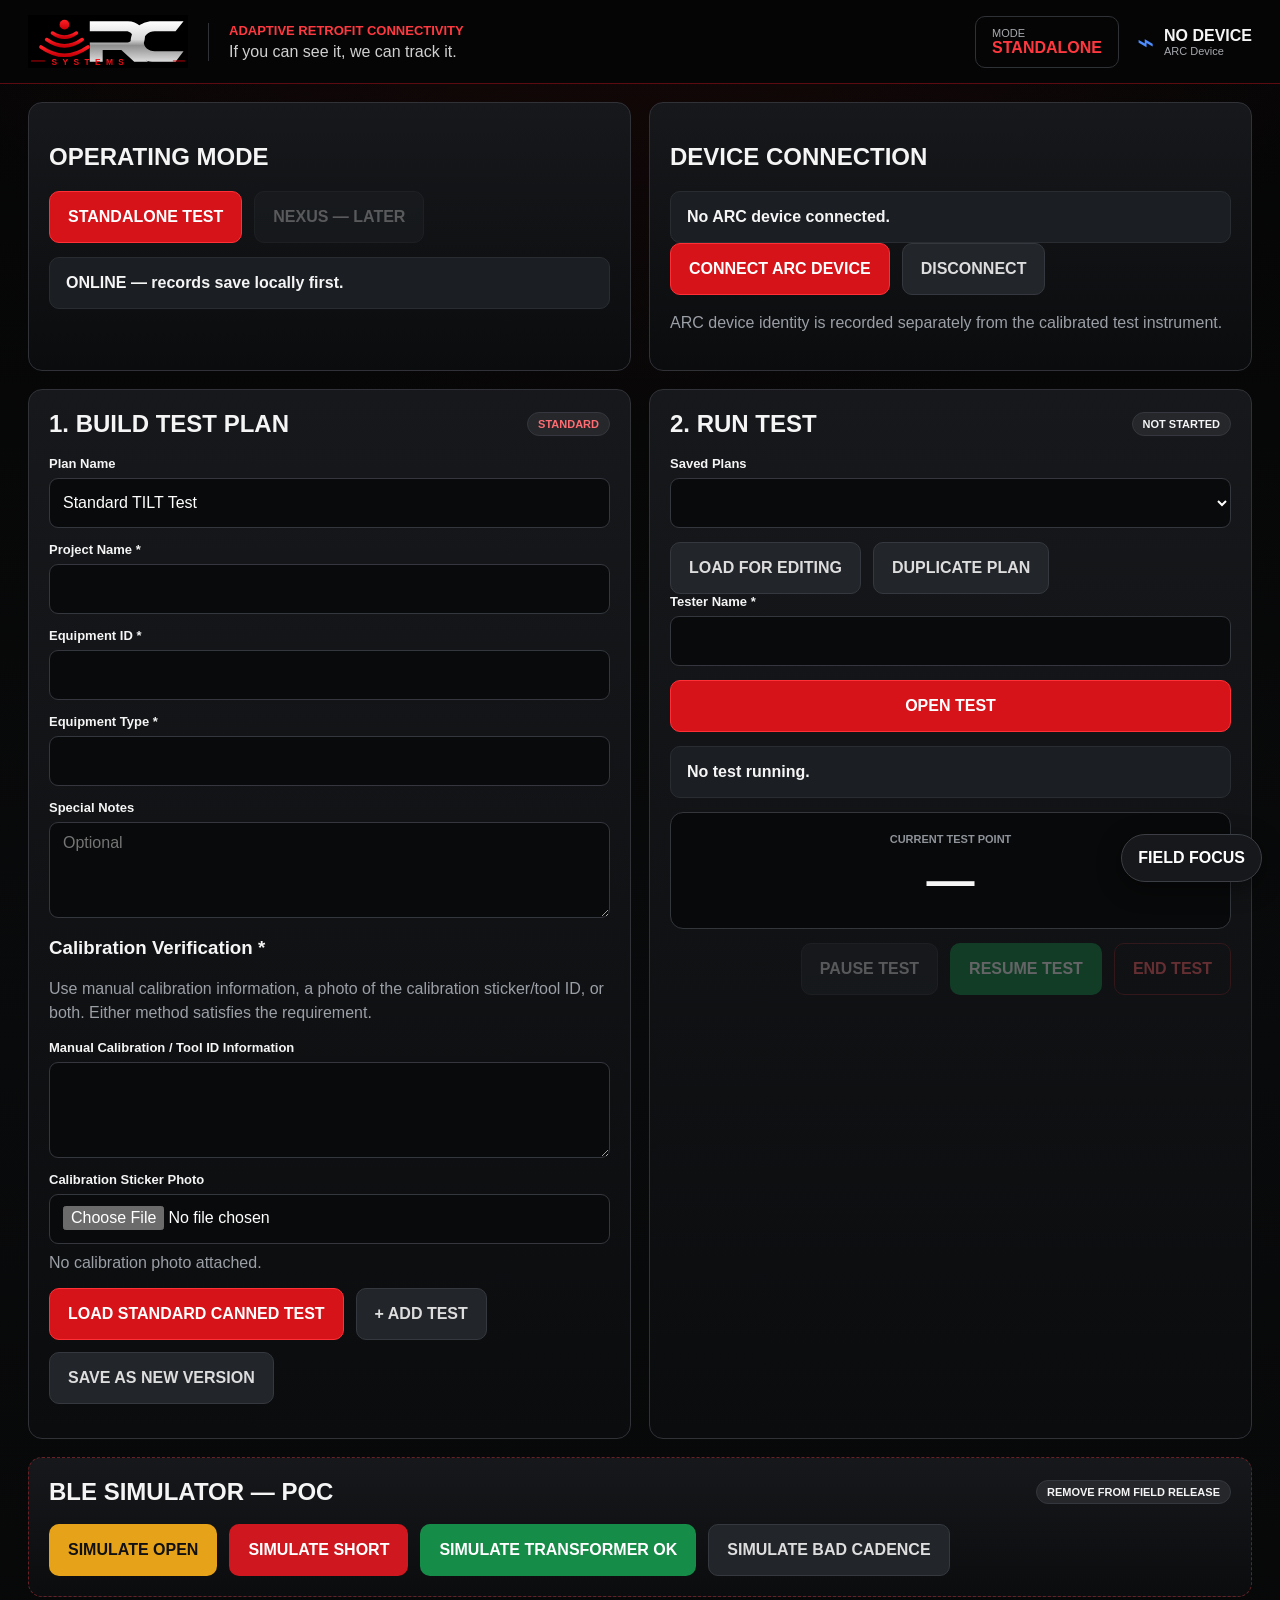
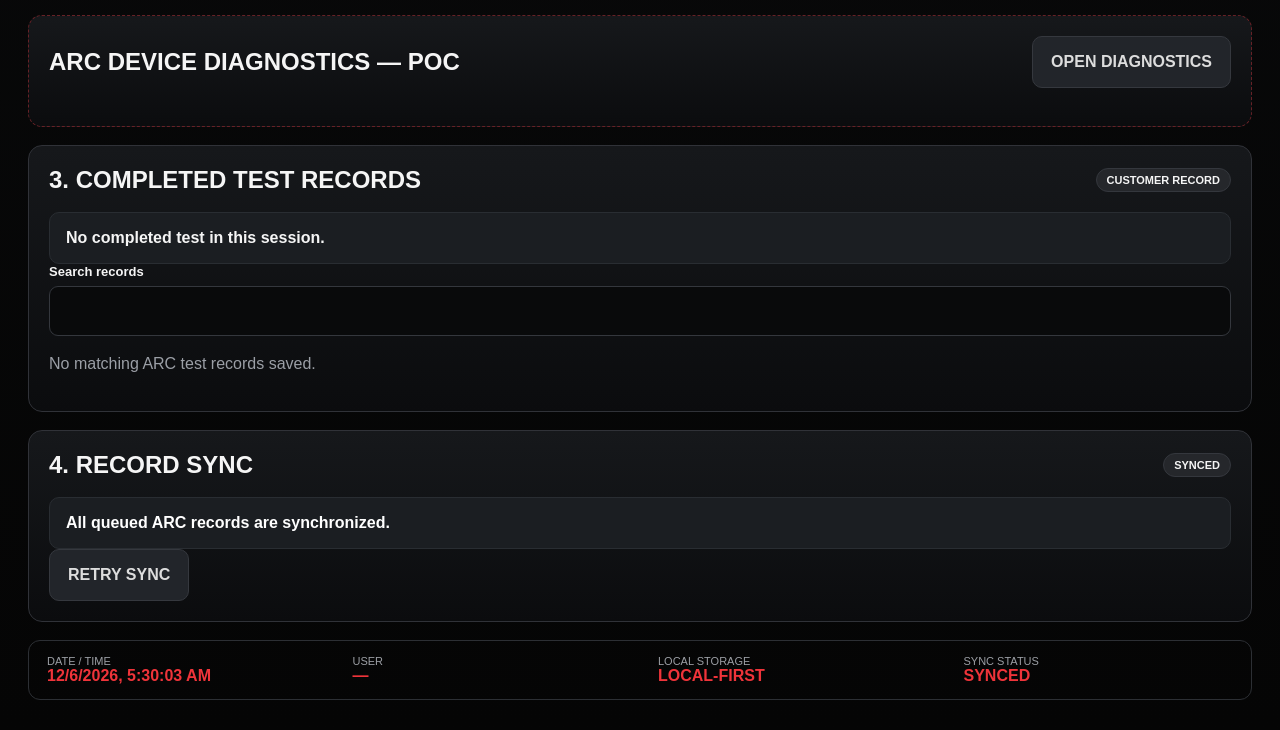
==== index.html @ 0b3ca879 "Wire ARC qualification v22 field build" ====
<!doctype html><html lang="en"><head><meta charset="utf-8"><meta name="viewport" content="width=device-width,initial-scale=1,viewport-fit=cover,maximum-scale=1"><meta name="theme-color" content="#050505"><meta name="apple-mobile-web-app-capable" content="yes"><meta name="apple-mobile-web-app-status-bar-style" content="black-translucent"><meta name="apple-mobile-web-app-title" content="ARC"><meta name="mobile-web-app-capable" content="yes"><meta name="format-detection" content="telephone=no"><title>ARC Systems TILT POC</title><link rel="manifest" href="manifest.webmanifest?v=21"><link rel="stylesheet" href="css/tilt.css?v=20"><link rel="stylesheet" href="css/field.css?v=21"></head><body><header class="topbar"><div class="brand-block"><img class="arc-logo" src="assets/arc-header.svg?v=13" alt="ARC Systems"><div class="brand-copy"><div class="eyebrow">ADAPTIVE RETROFIT CONNECTIVITY</div><div class="tagline">If you can see it, we can track it.</div></div></div><div class="topbar-status"><div class="mode-box"><span>MODE</span><strong>STANDALONE</strong></div><div class="device-summary"><span class="bt-mark">⌁</span><div><strong id="bleDeviceName">NO DEVICE</strong><small>ARC Device</small></div></div></div></header><main class="app"><section id="fieldAlert" class="field-alert" hidden></section><section id="recoveryPanel" class="card dev" hidden><div class="section-title-row"><h2 id="recoveryTitle">INTERRUPTED TEST FOUND</h2><span class="pill accent">RECOVERY</span></div><div id="recoveryDetails" class="status warn"></div><div class="row"><button id="resumeInterrupted" class="good">RESUME TEST</button></div><div class="field"><label>Or end this interrupted test with a reason</label><textarea id="abandonReason"></textarea></div><button id="abandonInterrupted" class="bad">END & SAVE INTERRUPTED TEST</button></section><div class="grid two overview-grid"><section class="card"><h2>OPERATING MODE</h2><div class="row"><button id="modeStandalone" class="primary">STANDALONE TEST</button><button id="modeNexus" class="secondary" disabled>NEXUS — LATER</button></div><div id="networkStatus" class="status info"></div></section><section class="card"><h2>DEVICE CONNECTION</h2><div id="bleStatus" class="status">No ARC device connected.</div><div class="row"><button id="connectBle" class="primary">CONNECT ARC DEVICE</button><button id="disconnectBle" class="secondary">DISCONNECT</button></div><p id="bleSupportNote" class="muted">ARC device identity is recorded separately from the calibrated test instrument.</p></section></div><div class="grid two main-grid"><section class="card"><div class="section-title-row"><h2>1. BUILD TEST PLAN</h2><span id="planType" class="pill accent">STANDARD</span></div><div class="field"><label>Plan Name</label><input id="planName" value="Standard TILT Test"></div><div class="field"><label>Project Name *</label><input id="projectName"></div><div class="field"><label>Equipment ID *</label><input id="equipmentName"></div><div class="field"><label>Equipment Type *</label><input id="equipmentType"></div><div class="field"><label>Special Notes</label><textarea id="specialNotes" placeholder="Optional"></textarea></div><h3>Calibration Verification *</h3><p class="muted">Use manual calibration information, a photo of the calibration sticker/tool ID, or both. Either method satisfies the requirement.</p><div class="field"><label>Manual Calibration / Tool ID Information</label><textarea id="calManual"></textarea></div><div class="field"><label>Calibration Sticker Photo</label><input id="calPhoto" type="file" accept="image/*" capture="environment"><span id="calPhotoStatus" class="muted">No calibration photo attached.</span></div><div class="row"><button id="loadStandard" class="primary">LOAD STANDARD CANNED TEST</button><button id="addTest" class="secondary">+ ADD TEST</button><button id="savePlan" class="secondary">SAVE AS NEW VERSION</button></div><div id="planTests" class="test-list"></div></section><section class="card run-card"><div class="section-title-row"><h2>2. RUN TEST</h2><span id="runCounter" class="pill">NOT STARTED</span></div><div class="field"><label>Saved Plans</label><select id="savedPlans"></select></div><div class="row"><button id="loadSavedPlan" class="secondary">LOAD FOR EDITING</button><button id="duplicatePlan" class="secondary">DUPLICATE PLAN</button></div><div class="field"><label>Tester Name *</label><input id="technicianName"></div><button id="startTest" class="primary wide">OPEN TEST</button><div id="runStatus" class="status">No test running.</div><div class="current-reading-shell"><div class="reading-label">CURRENT TEST POINT</div><div id="currentTest" class="result-big">—</div></div><div id="candidatePanel" hidden><div id="candidateResult" class="status candidate-status"></div><div class="decision-row"><button id="acceptResult" class="good decision-button">ACCEPT</button><button id="rejectResult" class="bad decision-button">REJECT / RETEST</button></div></div><div class="row end-row"><button id="pauseTest" class="secondary" disabled>PAUSE TEST</button><button id="resumeTest" class="good" disabled>RESUME TEST</button><button id="endTest" class="end-test" disabled>END TEST</button></div><div id="endTestPanel" class="end-panel" hidden><div class="field"><label>Reason for ending test</label><textarea id="endTestReason"></textarea></div><div class="row"><button id="confirmEndTest" class="bad">END & SAVE TEST</button><button id="cancelEndTest" class="secondary">RETURN TO TEST</button></div></div><div id="runList" class="test-list"></div></section></div><section class="card dev"><div class="section-title-row"><h2>BLE SIMULATOR — POC</h2><span class="pill">REMOVE FROM FIELD RELEASE</span></div><div class="row"><button id="simOpen" class="warn">SIMULATE OPEN</button><button id="simShort" class="bad">SIMULATE SHORT</button><button id="simOk" class="good">SIMULATE TRANSFORMER OK</button><button id="simBad" class="secondary">SIMULATE BAD CADENCE</button></div></section><section id="diagnosticsPanel" class="card dev"><div class="section-title-row"><h2>ARC DEVICE DIAGNOSTICS — POC</h2><button id="toggleDiagnostics" class="secondary">OPEN DIAGNOSTICS</button></div><div id="diagnosticsBody" hidden><div class="report-meta diag-meta"><div><span>Connection</span><strong id="diagConnection">—</strong></div><div><span>Device ID</span><strong id="diagDeviceId">—</strong></div><div><span>Firmware</span><strong id="diagFirmware">—</strong></div><div><span>Battery</span><strong id="diagBattery">—</strong></div><div><span>Last Communication</span><strong id="diagLastComms">—</strong></div><div><span>Signal Confidence</span><strong id="diagSignal">—</strong></div><div><span>Diagnostic Count</span><strong id="diagCounts">—</strong></div></div><div class="row"><button id="exportDiagnostics" class="primary">EXPORT DIAGNOSTICS</button><button id="clearDiagnostics" class="secondary">CLEAR DIAGNOSTICS</button></div><div id="diagEvents" class="diag-events"></div></div></section><section class="card records-card"><div class="section-title-row"><h2>3. COMPLETED TEST RECORDS</h2><span class="pill">CUSTOMER RECORD</span></div><div id="completedStatus" class="status">No completed test in this session.</div><div class="field"><label>Search records</label><input id="recordSearch"></div><div id="completedTests"></div><div id="recordDetail" class="end-panel" hidden></div></section><footer class="system-footer"><div><span>DATE / TIME</span><strong id="footerTime">—</strong></div><div><span>USER</span><strong id="footerUser">—</strong></div><div><span>LOCAL STORAGE</span><strong>LOCAL-FIRST</strong></div><div><span>SYNC STATUS</span><strong id="footerSync">—</strong></div></footer></main><button id="fieldFocusToggle" class="field-focus-toggle">FIELD FOCUS</button><script src="js/tilt_protocol.js"></script><script src="js/tilt_templates.js"></script><script src="js/tilt_store.js"></script><script src="js/tilt_db.js"></script><script src="js/tilt_sync.js?v=22"></script><script src="js/tilt_engine.js?v=22"></script><script src="js/arc_device_diagnostics.js?v=20"></script><script src="js/tilt_simulator.js?v=20"></script><script src="js/tilt_ble_bridge.js?v=21"></script><script src="js/tilt_record_adapter.js?v=19"></script><script src="js/app.js?v=22"></script><script src="js/arc_poc_ui.js?v=18"></script><script src="js/arc_sync_ui.js?v=19"></script><script src="js/arc_recovery.js?v=16"></script><script src="js/arc_qualification.js?v=22"></script><script src="js/arc_diagnostics_ui.js?v=22"></script><script src="js/arc_field_mode.js?v=22"></script><script>if('serviceWorker'in navigator)addEventListener('load',()=>navigator.serviceWorker.register('./service-worker.js'));const ns=document.getElementById('networkStatus'),ft=document.getElementById('footerTime'),tn=document.getElementById('technicianName'),fu=document.getElementById('footerUser');function net(){ns.textContent=navigator.onLine?'ONLINE — records save locally first.':'OFFLINE — testing remains available and records stay local.'}function tick(){ft.textContent=new Date().toLocaleString()}tn.addEventListener('input',()=>fu.textContent=tn.value||'—');addEventListener('online',net);addEventListener('offline',net);net();tick();setInterval(tick,1000)</script></body></html>
---- css/tilt.css ----
:root{color-scheme:dark;--bg:#050505;--panel:#101214;--text:#f5f5f5;--muted:#9b9fa6;--accent:#ed161d;--good:#168c49;--bad:#ce171f;--warn:#e6a31a}*{box-sizing:border-box}html,body{margin:0;min-height:100%;background:#050505;color:var(--text);font-family:Arial,Helvetica,sans-serif}body{background:radial-gradient(circle at 50% -20%,rgba(237,22,29,.12),transparent 32%),linear-gradient(180deg,#050505,#090a0b 45%,#050505)}button,input,select,textarea{font:inherit}button{min-height:52px;border-radius:10px;border:1px solid transparent;padding:12px 18px;font-weight:800;cursor:pointer}button:disabled{opacity:.35}.topbar{position:sticky;top:0;z-index:20;display:flex;justify-content:space-between;align-items:center;gap:24px;min-height:84px;padding:9px 28px;background:#050505;border-bottom:1px solid #5c0c10}.brand-block{display:flex;align-items:center;gap:20px;flex:1}.arc-logo{width:160px;height:54px;object-fit:contain}.brand-copy{border-left:1px solid #303238;padding-left:20px}.eyebrow{color:#ff3940;font-size:13px;font-weight:900}.tagline{margin-top:5px;color:#d0d0d0}.topbar-status{display:flex;align-items:center;gap:18px}.mode-box{padding:10px 16px;border:1px solid #2e3136;border-radius:10px}.mode-box span,.device-summary small{display:block;color:#a6a9ae;font-size:11px}.mode-box strong{color:#ff383f}.device-summary{display:flex;gap:10px;align-items:center}.bt-mark{font-size:29px;color:#4d8dff}.app{max-width:1420px;margin:auto;padding:18px 28px 30px}.grid{display:grid;gap:18px}.grid.two{grid-template-columns:1fr 1fr}.overview-grid,.main-grid{margin-bottom:18px}.card{background:linear-gradient(180deg,#16181b,#0b0c0e);border:1px solid #303238;border-radius:14px;padding:20px}.section-title-row{display:flex;justify-content:space-between;align-items:center;margin-bottom:18px}.section-title-row h2{margin:0}.row{display:flex;gap:12px;flex-wrap:wrap;align-items:center}.primary{background:#d7131a;color:#fff;border-color:#ff3137}.secondary{background:#22252a;color:#ddd;border-color:#35383e}.good{background:#168c49;color:#fff}.bad{background:#ce171f;color:#fff}.warn{background:#e6a31a;color:#111}.end-test{background:transparent;color:#ff666c;border-color:#712329}.pill{display:inline-block;padding:5px 10px;border-radius:999px;background:#25272b;border:1px solid #34373d;font-size:11px;font-weight:900}.pill.accent{color:#ff6c71}.muted{color:var(--muted);line-height:1.45}.status{margin-top:14px;padding:16px;border-radius:10px;background:#1b1e22;border:1px solid #292d32;font-weight:700}.field{display:grid;gap:7px;margin-bottom:14px}.field label{font-size:13px;font-weight:800}.field input,.field textarea,select{width:100%;min-height:50px;border:1px solid #34373d;border-radius:9px;padding:11px 13px;background:#090a0b;color:#fff}.field textarea{min-height:96px}.wide{width:100%}.current-reading-shell{margin:14px 0;padding:20px;text-align:center;background:#08090a;border:1px solid #33363b;border-radius:13px}.reading-label{color:#8f939a;font-size:11px;font-weight:900}.result-big{font-size:48px;font-weight:900;margin-top:8px}.decision-row{display:grid;grid-template-columns:1fr 1fr;gap:12px}.decision-button{min-height:78px;font-size:20px}.end-row{justify-content:flex-end;margin-top:12px}.end-panel{margin-top:12px;padding:15px;border:1px solid #672126;background:#0d0d0e;border-radius:12px}.test-list{display:grid;gap:8px;margin-top:14px}.test-row{display:grid;grid-template-columns:42px 1fr auto;gap:10px;align-items:center;padding:11px;border:1px solid #2d3035;border-radius:9px;background:#0b0c0d}.test-row.done{border-color:#245d3a}.dev{margin-bottom:18px;border-style:dashed;border-color:#672126}.records-card{margin-bottom:18px}.record{border-top:1px solid #2b2e33;padding:12px 0}.system-footer{display:grid;grid-template-columns:repeat(4,1fr);border:1px solid #2c2f34;border-radius:12px}.system-footer>div{padding:14px 18px}.system-footer span,.system-footer strong{display:block}.system-footer span{font-size:11px;color:#9c9fa5}.system-footer strong{color:#ef343a}.report-actions{display:flex;gap:10px;flex-wrap:wrap;margin-bottom:16px}.arc-report{background:#fff;color:#161616;border-radius:8px;padding:28px;max-width:1000px;margin:0 auto}.report-head{display:grid;grid-template-columns:190px 1fr auto;gap:24px;align-items:center;padding-bottom:18px;border-bottom:4px solid #d7131a}.report-head img{width:180px;max-height:70px;object-fit:contain}.report-head h1{margin:0;font-size:27px}.report-head p{margin:5px 0 0;color:#666}.report-status{padding:10px 14px;border:2px solid #222;border-radius:6px;font-size:17px}.report-meta{display:grid;grid-template-columns:1fr 1fr;gap:0;border:1px solid #bbb;margin:22px 0}.report-meta>div{padding:10px 12px;border-bottom:1px solid #ddd}.report-meta span,.report-meta strong{display:block}.report-meta span{font-size:10px;text-transform:uppercase;color:#666;font-weight:700}.report-meta strong{margin-top:4px;white-space:pre-wrap}.arc-report section{margin:20px 0}.arc-report h3{margin:0 0 8px;border-bottom:1px solid #aaa;padding-bottom:6px}.arc-report table{width:100%;border-collapse:collapse;font-size:13px}.arc-report th,.arc-report td{border:1px solid #aaa;padding:8px;text-align:left}.arc-report th{background:#eee}.report-ended{border:2px solid #333;padding:12px}.report-photo img{display:block;max-width:100%;max-height:480px;margin:10px auto;border:1px solid #aaa}.report-foot{margin-top:28px;padding-top:12px;border-top:2px solid #222;text-align:center;color:#555;font-size:11px}.print-page{background:#fff;color:#111}.print-page .arc-report{max-width:none;border-radius:0}.print-report{padding:0}.diag-meta{background:#fff;color:#111}.diag-events{display:grid;gap:7px;margin-top:14px;max-height:520px;overflow:auto}.diag-event{display:grid;grid-template-columns:140px 180px 1fr;gap:10px;padding:10px;border:1px solid #2d3035;border-radius:8px;background:#08090a}.diag-event strong{color:#ff4b51}.diag-event span{color:#9b9fa6;font-size:12px}.diag-event code{white-space:pre-wrap;overflow-wrap:anywhere;color:#d5d7da;font-size:11px}@media(max-width:980px){.grid.two{grid-template-columns:1fr}.brand-copy{display:none}.system-footer{grid-template-columns:1fr 1fr}.report-head{grid-template-columns:150px 1fr}.report-head img{width:140px}.report-status{grid-column:1/-1;justify-self:start}.diag-event{grid-template-columns:1fr}.diag-event span{grid-row:2}}@media(max-width:700px){.topbar{padding:8px 14px}.app{padding:14px}.device-summary{display:none}.arc-logo{width:125px}.row button{flex:1 1 auto}.decision-row{grid-template-columns:1fr}.system-footer{grid-template-columns:1fr}.test-row{grid-template-columns:34px 1fr}.test-row>:last-child{grid-column:2}.arc-report{padding:16px}.report-head{grid-template-columns:1fr}.report-meta{grid-template-columns:1fr}.report-actions button{width:100%}}@media print{@page{size:auto;margin:.45in}html,body,.print-page{background:#fff!important;color:#111!important}.arc-report{padding:0!important;box-shadow:none!important}.report-head{break-inside:avoid}.arc-report table{break-inside:auto}.arc-report tr{break-inside:avoid}.report-photo{break-inside:avoid}.report-actions{display:none!important}}
---- css/field.css ----
html{-webkit-text-size-adjust:100%;touch-action:manipulation}body{-webkit-user-select:none;user-select:none;overscroll-behavior-y:none;padding-bottom:env(safe-area-inset-bottom)}input,textarea,select{-webkit-user-select:text;user-select:text}button{touch-action:manipulation;-webkit-tap-highlight-color:transparent}.field-alert{position:sticky;top:84px;z-index:19;margin:0 auto 14px;max-width:1420px;padding:14px 18px;border:2px solid #b96b00;border-radius:12px;background:#2c1c00;color:#fff;box-shadow:0 8px 24px rgba(0,0,0,.35)}.field-alert strong{display:block;font-size:18px}.field-alert span{display:block;margin-top:4px;color:#f4d6a0}.field-alert .row{margin-top:10px}.field-alert.danger{border-color:#d7131a;background:#2a090b}.field-alert.good{border-color:#168c49;background:#071b10}.field-lock body{overflow:hidden}.field-focus .overview-grid,.field-focus .main-grid>section:first-child,.field-focus .dev,.field-focus .records-card,.field-focus #syncPanel,.field-focus #diagnosticsPanel,.field-focus .system-footer{display:none!important}.field-focus .main-grid{display:block}.field-focus .run-card{max-width:900px;margin:0 auto}.field-focus .topbar{position:sticky}.field-focus #currentTest{font-size:clamp(42px,7vw,78px)}.field-focus .decision-button{min-height:96px;font-size:26px}.field-focus #runStatus{font-size:18px}.field-focus .end-row button{min-width:180px}.field-focus-toggle{position:fixed;right:18px;bottom:18px;z-index:30;min-height:48px;border-radius:999px;padding:10px 16px;background:#16181b;color:#fff;border:1px solid #3b3e44;box-shadow:0 6px 24px rgba(0,0,0,.45)}@media(max-width:980px){button{min-height:58px}.field input,.field textarea,select{font-size:18px;min-height:56px}.field-alert{top:70px;margin-left:14px;margin-right:14px}.current-reading-shell{padding:26px}.result-big{font-size:58px}.decision-button{min-height:90px;font-size:24px}}@media(max-width:700px){.field-alert{top:62px}.field-focus-toggle{right:10px;bottom:10px}.result-big{font-size:46px}}
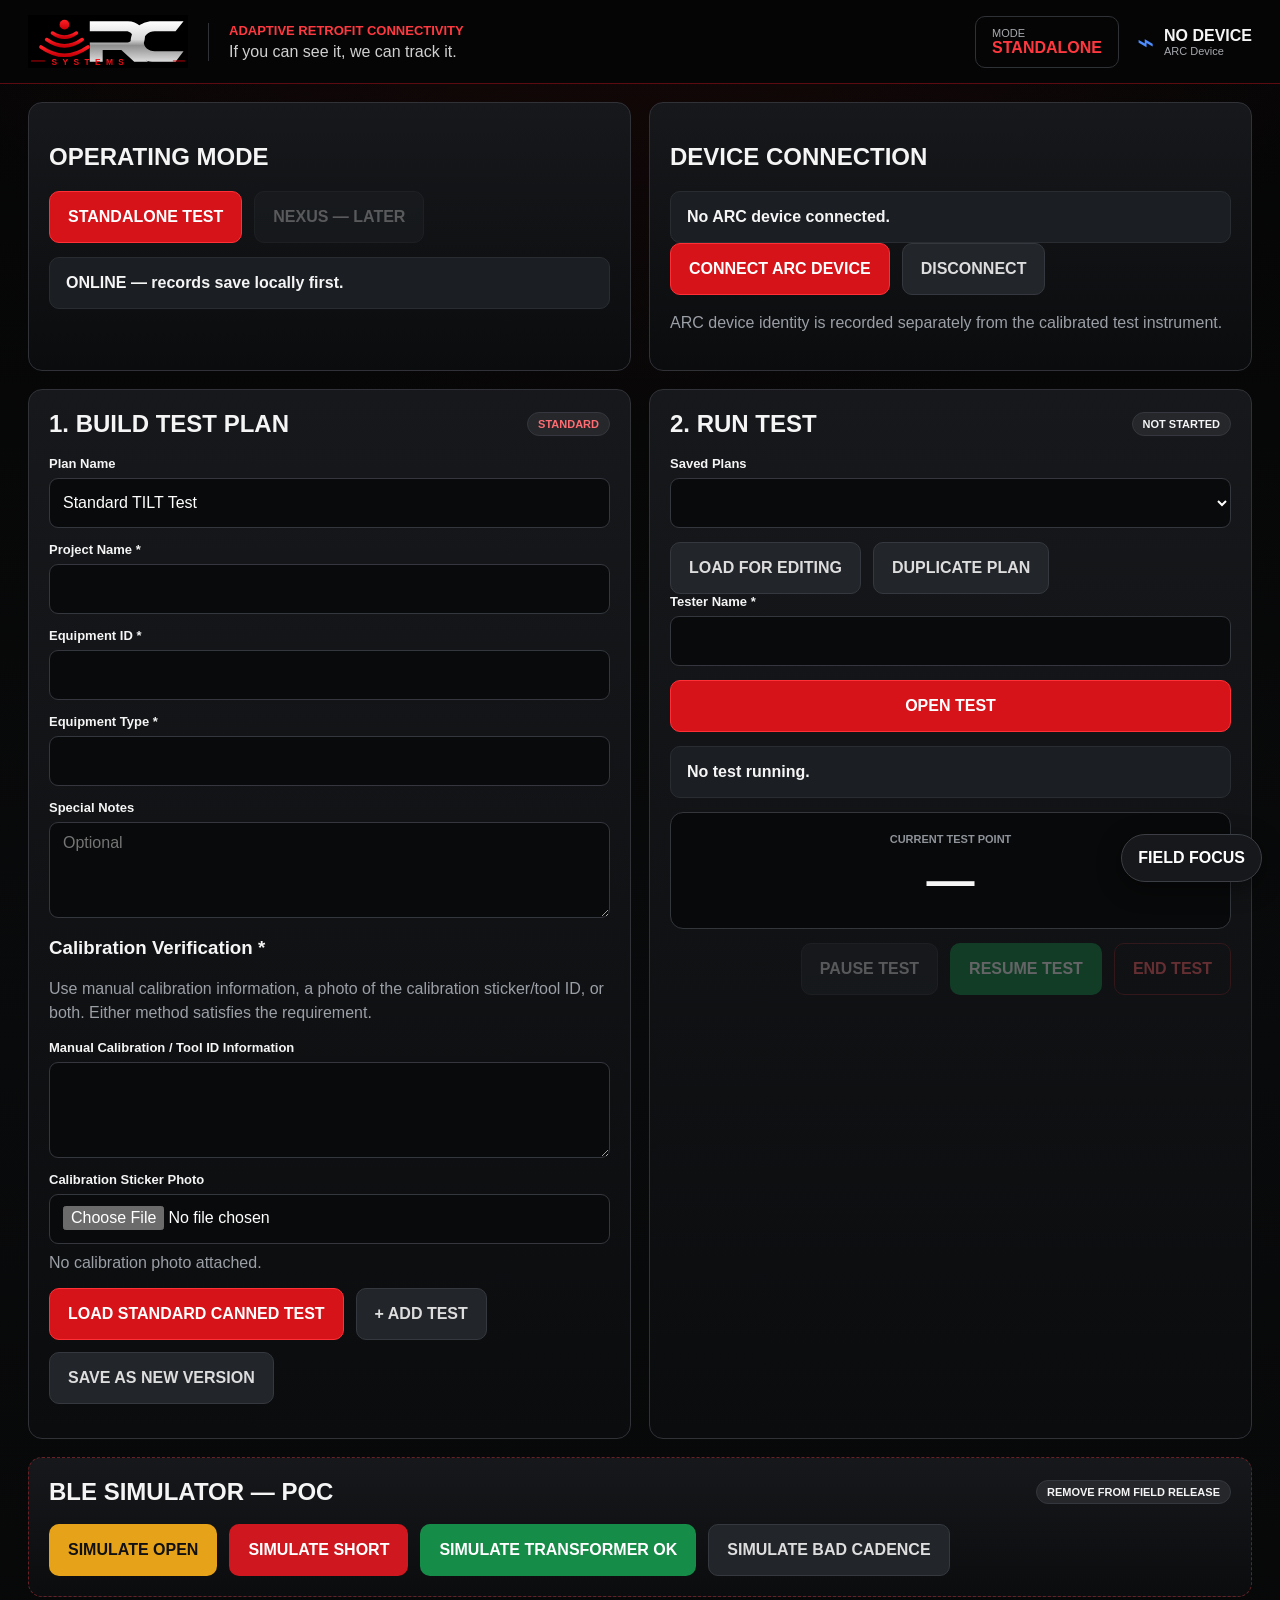
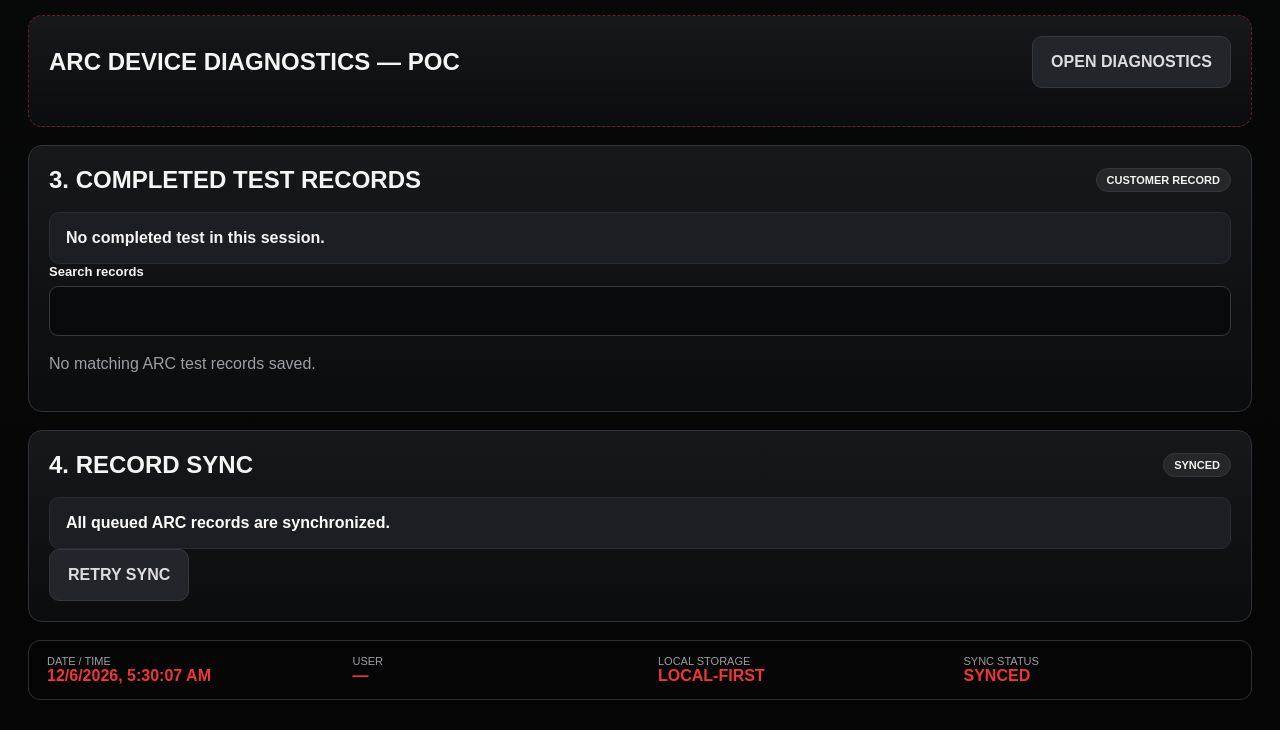
==== commit 3a83ce4d: "Load ARC test-flow app v23" ====
--- a/index.html
+++ b/index.html
@@ -1 +1 @@
-<!doctype html><html lang="en"><head><meta charset="utf-8"><meta name="viewport" content="width=device-width,initial-scale=1,viewport-fit=cover,maximum-scale=1"><meta name="theme-color" content="#050505"><meta name="apple-mobile-web-app-capable" content="yes"><meta name="apple-mobile-web-app-status-bar-style" content="black-translucent"><meta name="apple-mobile-web-app-title" content="ARC"><meta name="mobile-web-app-capable" content="yes"><meta name="format-detection" content="telephone=no"><title>ARC Systems TILT POC</title><link rel="manifest" href="manifest.webmanifest?v=21"><link rel="stylesheet" href="css/tilt.css?v=20"><link rel="stylesheet" href="css/field.css?v=21"></head><body><header class="topbar"><div class="brand-block"><img class="arc-logo" src="assets/arc-header.svg?v=13" alt="ARC Systems"><div class="brand-copy"><div class="eyebrow">ADAPTIVE RETROFIT CONNECTIVITY</div><div class="tagline">If you can see it, we can track it.</div></div></div><div class="topbar-status"><div class="mode-box"><span>MODE</span><strong>STANDALONE</strong></div><div class="device-summary"><span class="bt-mark">⌁</span><div><strong id="bleDeviceName">NO DEVICE</strong><small>ARC Device</small></div></div></div></header><main class="app"><section id="fieldAlert" class="field-alert" hidden></section><section id="recoveryPanel" class="card dev" hidden><div class="section-title-row"><h2 id="recoveryTitle">INTERRUPTED TEST FOUND</h2><span class="pill accent">RECOVERY</span></div><div id="recoveryDetails" class="status warn"></div><div class="row"><button id="resumeInterrupted" class="good">RESUME TEST</button></div><div class="field"><label>Or end this interrupted test with a reason</label><textarea id="abandonReason"></textarea></div><button id="abandonInterrupted" class="bad">END & SAVE INTERRUPTED TEST</button></section><div class="grid two overview-grid"><section class="card"><h2>OPERATING MODE</h2><div class="row"><button id="modeStandalone" class="primary">STANDALONE TEST</button><button id="modeNexus" class="secondary" disabled>NEXUS — LATER</button></div><div id="networkStatus" class="status info"></div></section><section class="card"><h2>DEVICE CONNECTION</h2><div id="bleStatus" class="status">No ARC device connected.</div><div class="row"><button id="connectBle" class="primary">CONNECT ARC DEVICE</button><button id="disconnectBle" class="secondary">DISCONNECT</button></div><p id="bleSupportNote" class="muted">ARC device identity is recorded separately from the calibrated test instrument.</p></section></div><div class="grid two main-grid"><section class="card"><div class="section-title-row"><h2>1. BUILD TEST PLAN</h2><span id="planType" class="pill accent">STANDARD</span></div><div class="field"><label>Plan Name</label><input id="planName" value="Standard TILT Test"></div><div class="field"><label>Project Name *</label><input id="projectName"></div><div class="field"><label>Equipment ID *</label><input id="equipmentName"></div><div class="field"><label>Equipment Type *</label><input id="equipmentType"></div><div class="field"><label>Special Notes</label><textarea id="specialNotes" placeholder="Optional"></textarea></div><h3>Calibration Verification *</h3><p class="muted">Use manual calibration information, a photo of the calibration sticker/tool ID, or both. Either method satisfies the requirement.</p><div class="field"><label>Manual Calibration / Tool ID Information</label><textarea id="calManual"></textarea></div><div class="field"><label>Calibration Sticker Photo</label><input id="calPhoto" type="file" accept="image/*" capture="environment"><span id="calPhotoStatus" class="muted">No calibration photo attached.</span></div><div class="row"><button id="loadStandard" class="primary">LOAD STANDARD CANNED TEST</button><button id="addTest" class="secondary">+ ADD TEST</button><button id="savePlan" class="secondary">SAVE AS NEW VERSION</button></div><div id="planTests" class="test-list"></div></section><section class="card run-card"><div class="section-title-row"><h2>2. RUN TEST</h2><span id="runCounter" class="pill">NOT STARTED</span></div><div class="field"><label>Saved Plans</label><select id="savedPlans"></select></div><div class="row"><button id="loadSavedPlan" class="secondary">LOAD FOR EDITING</button><button id="duplicatePlan" class="secondary">DUPLICATE PLAN</button></div><div class="field"><label>Tester Name *</label><input id="technicianName"></div><button id="startTest" class="primary wide">OPEN TEST</button><div id="runStatus" class="status">No test running.</div><div class="current-reading-shell"><div class="reading-label">CURRENT TEST POINT</div><div id="currentTest" class="result-big">—</div></div><div id="candidatePanel" hidden><div id="candidateResult" class="status candidate-status"></div><div class="decision-row"><button id="acceptResult" class="good decision-button">ACCEPT</button><button id="rejectResult" class="bad decision-button">REJECT / RETEST</button></div></div><div class="row end-row"><button id="pauseTest" class="secondary" disabled>PAUSE TEST</button><button id="resumeTest" class="good" disabled>RESUME TEST</button><button id="endTest" class="end-test" disabled>END TEST</button></div><div id="endTestPanel" class="end-panel" hidden><div class="field"><label>Reason for ending test</label><textarea id="endTestReason"></textarea></div><div class="row"><button id="confirmEndTest" class="bad">END & SAVE TEST</button><button id="cancelEndTest" class="secondary">RETURN TO TEST</button></div></div><div id="runList" class="test-list"></div></section></div><section class="card dev"><div class="section-title-row"><h2>BLE SIMULATOR — POC</h2><span class="pill">REMOVE FROM FIELD RELEASE</span></div><div class="row"><button id="simOpen" class="warn">SIMULATE OPEN</button><button id="simShort" class="bad">SIMULATE SHORT</button><button id="simOk" class="good">SIMULATE TRANSFORMER OK</button><button id="simBad" class="secondary">SIMULATE BAD CADENCE</button></div></section><section id="diagnosticsPanel" class="card dev"><div class="section-title-row"><h2>ARC DEVICE DIAGNOSTICS — POC</h2><button id="toggleDiagnostics" class="secondary">OPEN DIAGNOSTICS</button></div><div id="diagnosticsBody" hidden><div class="report-meta diag-meta"><div><span>Connection</span><strong id="diagConnection">—</strong></div><div><span>Device ID</span><strong id="diagDeviceId">—</strong></div><div><span>Firmware</span><strong id="diagFirmware">—</strong></div><div><span>Battery</span><strong id="diagBattery">—</strong></div><div><span>Last Communication</span><strong id="diagLastComms">—</strong></div><div><span>Signal Confidence</span><strong id="diagSignal">—</strong></div><div><span>Diagnostic Count</span><strong id="diagCounts">—</strong></div></div><div class="row"><button id="exportDiagnostics" class="primary">EXPORT DIAGNOSTICS</button><button id="clearDiagnostics" class="secondary">CLEAR DIAGNOSTICS</button></div><div id="diagEvents" class="diag-events"></div></div></section><section class="card records-card"><div class="section-title-row"><h2>3. COMPLETED TEST RECORDS</h2><span class="pill">CUSTOMER RECORD</span></div><div id="completedStatus" class="status">No completed test in this session.</div><div class="field"><label>Search records</label><input id="recordSearch"></div><div id="completedTests"></div><div id="recordDetail" class="end-panel" hidden></div></section><footer class="system-footer"><div><span>DATE / TIME</span><strong id="footerTime">—</strong></div><div><span>USER</span><strong id="footerUser">—</strong></div><div><span>LOCAL STORAGE</span><strong>LOCAL-FIRST</strong></div><div><span>SYNC STATUS</span><strong id="footerSync">—</strong></div></footer></main><button id="fieldFocusToggle" class="field-focus-toggle">FIELD FOCUS</button><script src="js/tilt_protocol.js"></script><script src="js/tilt_templates.js"></script><script src="js/tilt_store.js"></script><script src="js/tilt_db.js"></script><script src="js/tilt_sync.js?v=22"></script><script src="js/tilt_engine.js?v=22"></script><script src="js/arc_device_diagnostics.js?v=20"></script><script src="js/tilt_simulator.js?v=20"></script><script src="js/tilt_ble_bridge.js?v=21"></script><script src="js/tilt_record_adapter.js?v=19"></script><script src="js/app.js?v=22"></script><script src="js/arc_poc_ui.js?v=18"></script><script src="js/arc_sync_ui.js?v=19"></script><script src="js/arc_recovery.js?v=16"></script><script src="js/arc_qualification.js?v=22"></script><script src="js/arc_diagnostics_ui.js?v=22"></script><script src="js/arc_field_mode.js?v=22"></script><script>if('serviceWorker'in navigator)addEventListener('load',()=>navigator.serviceWorker.register('./service-worker.js'));const ns=document.getElementById('networkStatus'),ft=document.getElementById('footerTime'),tn=document.getElementById('technicianName'),fu=document.getElementById('footerUser');function net(){ns.textContent=navigator.onLine?'ONLINE — records save locally first.':'OFFLINE — testing remains available and records stay local.'}function tick(){ft.textContent=new Date().toLocaleString()}tn.addEventListener('input',()=>fu.textContent=tn.value||'—');addEventListener('online',net);addEventListener('offline',net);net();tick();setInterval(tick,1000)</script></body></html>+<!doctype html><html lang="en"><head><meta charset="utf-8"><meta name="viewport" content="width=device-width,initial-scale=1,viewport-fit=cover,maximum-scale=1"><meta name="theme-color" content="#050505"><meta name="apple-mobile-web-app-capable" content="yes"><meta name="apple-mobile-web-app-status-bar-style" content="black-translucent"><meta name="apple-mobile-web-app-title" content="ARC"><meta name="mobile-web-app-capable" content="yes"><meta name="format-detection" content="telephone=no"><title>ARC Systems TILT POC</title><link rel="manifest" href="manifest.webmanifest?v=21"><link rel="stylesheet" href="css/tilt.css?v=20"><link rel="stylesheet" href="css/field.css?v=21"></head><body><header class="topbar"><div class="brand-block"><img class="arc-logo" src="assets/arc-header.svg?v=13" alt="ARC Systems"><div class="brand-copy"><div class="eyebrow">ADAPTIVE RETROFIT CONNECTIVITY</div><div class="tagline">If you can see it, we can track it.</div></div></div><div class="topbar-status"><div class="mode-box"><span>MODE</span><strong>STANDALONE</strong></div><div class="device-summary"><span class="bt-mark">⌁</span><div><strong id="bleDeviceName">NO DEVICE</strong><small>ARC Device</small></div></div></div></header><main class="app"><section id="fieldAlert" class="field-alert" hidden></section><section id="recoveryPanel" class="card dev" hidden><div class="section-title-row"><h2 id="recoveryTitle">INTERRUPTED TEST FOUND</h2><span class="pill accent">RECOVERY</span></div><div id="recoveryDetails" class="status warn"></div><div class="row"><button id="resumeInterrupted" class="good">RESUME TEST</button></div><div class="field"><label>Or end this interrupted test with a reason</label><textarea id="abandonReason"></textarea></div><button id="abandonInterrupted" class="bad">END & SAVE INTERRUPTED TEST</button></section><div class="grid two overview-grid"><section class="card"><h2>OPERATING MODE</h2><div class="row"><button id="modeStandalone" class="primary">STANDALONE TEST</button><button id="modeNexus" class="secondary" disabled>NEXUS — LATER</button></div><div id="networkStatus" class="status info"></div></section><section class="card"><h2>DEVICE CONNECTION</h2><div id="bleStatus" class="status">No ARC device connected.</div><div class="row"><button id="connectBle" class="primary">CONNECT ARC DEVICE</button><button id="disconnectBle" class="secondary">DISCONNECT</button></div><p id="bleSupportNote" class="muted">ARC device identity is recorded separately from the calibrated test instrument.</p></section></div><div class="grid two main-grid"><section class="card"><div class="section-title-row"><h2>1. BUILD TEST PLAN</h2><span id="planType" class="pill accent">STANDARD</span></div><div class="field"><label>Plan Name</label><input id="planName" value="Standard TILT Test"></div><div class="field"><label>Project Name *</label><input id="projectName"></div><div class="field"><label>Equipment ID *</label><input id="equipmentName"></div><div class="field"><label>Equipment Type *</label><input id="equipmentType"></div><div class="field"><label>Special Notes</label><textarea id="specialNotes" placeholder="Optional"></textarea></div><h3>Calibration Verification *</h3><p class="muted">Use manual calibration information, a photo of the calibration sticker/tool ID, or both. Either method satisfies the requirement.</p><div class="field"><label>Manual Calibration / Tool ID Information</label><textarea id="calManual"></textarea></div><div class="field"><label>Calibration Sticker Photo</label><input id="calPhoto" type="file" accept="image/*" capture="environment"><span id="calPhotoStatus" class="muted">No calibration photo attached.</span></div><div class="row"><button id="loadStandard" class="primary">LOAD STANDARD CANNED TEST</button><button id="addTest" class="secondary">+ ADD TEST</button><button id="savePlan" class="secondary">SAVE AS NEW VERSION</button></div><div id="planTests" class="test-list"></div></section><section class="card run-card"><div class="section-title-row"><h2>2. RUN TEST</h2><span id="runCounter" class="pill">NOT STARTED</span></div><div class="field"><label>Saved Plans</label><select id="savedPlans"></select></div><div class="row"><button id="loadSavedPlan" class="secondary">LOAD FOR EDITING</button><button id="duplicatePlan" class="secondary">DUPLICATE PLAN</button></div><div class="field"><label>Tester Name *</label><input id="technicianName"></div><button id="startTest" class="primary wide">OPEN TEST</button><div id="runStatus" class="status">No test running.</div><div class="current-reading-shell"><div class="reading-label">CURRENT TEST POINT</div><div id="currentTest" class="result-big">—</div></div><div id="candidatePanel" hidden><div id="candidateResult" class="status candidate-status"></div><div class="decision-row"><button id="acceptResult" class="good decision-button">ACCEPT</button><button id="rejectResult" class="bad decision-button">REJECT / RETEST</button></div></div><div class="row end-row"><button id="pauseTest" class="secondary" disabled>PAUSE TEST</button><button id="resumeTest" class="good" disabled>RESUME TEST</button><button id="endTest" class="end-test" disabled>END TEST</button></div><div id="endTestPanel" class="end-panel" hidden><div class="field"><label>Reason for ending test</label><textarea id="endTestReason"></textarea></div><div class="row"><button id="confirmEndTest" class="bad">END & SAVE TEST</button><button id="cancelEndTest" class="secondary">RETURN TO TEST</button></div></div><div id="runList" class="test-list"></div></section></div><section class="card dev"><div class="section-title-row"><h2>BLE SIMULATOR — POC</h2><span class="pill">REMOVE FROM FIELD RELEASE</span></div><div class="row"><button id="simOpen" class="warn">SIMULATE OPEN</button><button id="simShort" class="bad">SIMULATE SHORT</button><button id="simOk" class="good">SIMULATE TRANSFORMER OK</button><button id="simBad" class="secondary">SIMULATE BAD CADENCE</button></div></section><section id="diagnosticsPanel" class="card dev"><div class="section-title-row"><h2>ARC DEVICE DIAGNOSTICS — POC</h2><button id="toggleDiagnostics" class="secondary">OPEN DIAGNOSTICS</button></div><div id="diagnosticsBody" hidden><div class="report-meta diag-meta"><div><span>Connection</span><strong id="diagConnection">—</strong></div><div><span>Device ID</span><strong id="diagDeviceId">—</strong></div><div><span>Firmware</span><strong id="diagFirmware">—</strong></div><div><span>Battery</span><strong id="diagBattery">—</strong></div><div><span>Last Communication</span><strong id="diagLastComms">—</strong></div><div><span>Signal Confidence</span><strong id="diagSignal">—</strong></div><div><span>Diagnostic Count</span><strong id="diagCounts">—</strong></div></div><div class="row"><button id="exportDiagnostics" class="primary">EXPORT DIAGNOSTICS</button><button id="clearDiagnostics" class="secondary">CLEAR DIAGNOSTICS</button></div><div id="diagEvents" class="diag-events"></div></div></section><section class="card records-card"><div class="section-title-row"><h2>3. COMPLETED TEST RECORDS</h2><span class="pill">CUSTOMER RECORD</span></div><div id="completedStatus" class="status">No completed test in this session.</div><div class="field"><label>Search records</label><input id="recordSearch"></div><div id="completedTests"></div><div id="recordDetail" class="end-panel" hidden></div></section><footer class="system-footer"><div><span>DATE / TIME</span><strong id="footerTime">—</strong></div><div><span>USER</span><strong id="footerUser">—</strong></div><div><span>LOCAL STORAGE</span><strong>LOCAL-FIRST</strong></div><div><span>SYNC STATUS</span><strong id="footerSync">—</strong></div></footer></main><button id="fieldFocusToggle" class="field-focus-toggle">FIELD FOCUS</button><script src="js/tilt_protocol.js"></script><script src="js/tilt_templates.js"></script><script src="js/tilt_store.js"></script><script src="js/tilt_db.js"></script><script src="js/tilt_sync.js?v=22"></script><script src="js/tilt_engine.js?v=22"></script><script src="js/arc_device_diagnostics.js?v=20"></script><script src="js/tilt_simulator.js?v=20"></script><script src="js/tilt_ble_bridge.js?v=21"></script><script src="js/tilt_record_adapter.js?v=19"></script><script src="js/app.js?v=23"></script><script src="js/arc_poc_ui.js?v=18"></script><script src="js/arc_sync_ui.js?v=19"></script><script src="js/arc_recovery.js?v=16"></script><script src="js/arc_qualification.js?v=22"></script><script src="js/arc_diagnostics_ui.js?v=22"></script><script src="js/arc_field_mode.js?v=22"></script><script>if('serviceWorker'in navigator)addEventListener('load',()=>navigator.serviceWorker.register('./service-worker.js'));const ns=document.getElementById('networkStatus'),ft=document.getElementById('footerTime'),tn=document.getElementById('technicianName'),fu=document.getElementById('footerUser');function net(){ns.textContent=navigator.onLine?'ONLINE — records save locally first.':'OFFLINE — testing remains available and records stay local.'}function tick(){ft.textContent=new Date().toLocaleString()}tn.addEventListener('input',()=>fu.textContent=tn.value||'—');addEventListener('online',net);addEventListener('offline',net);net();tick();setInterval(tick,1000)</script></body></html>
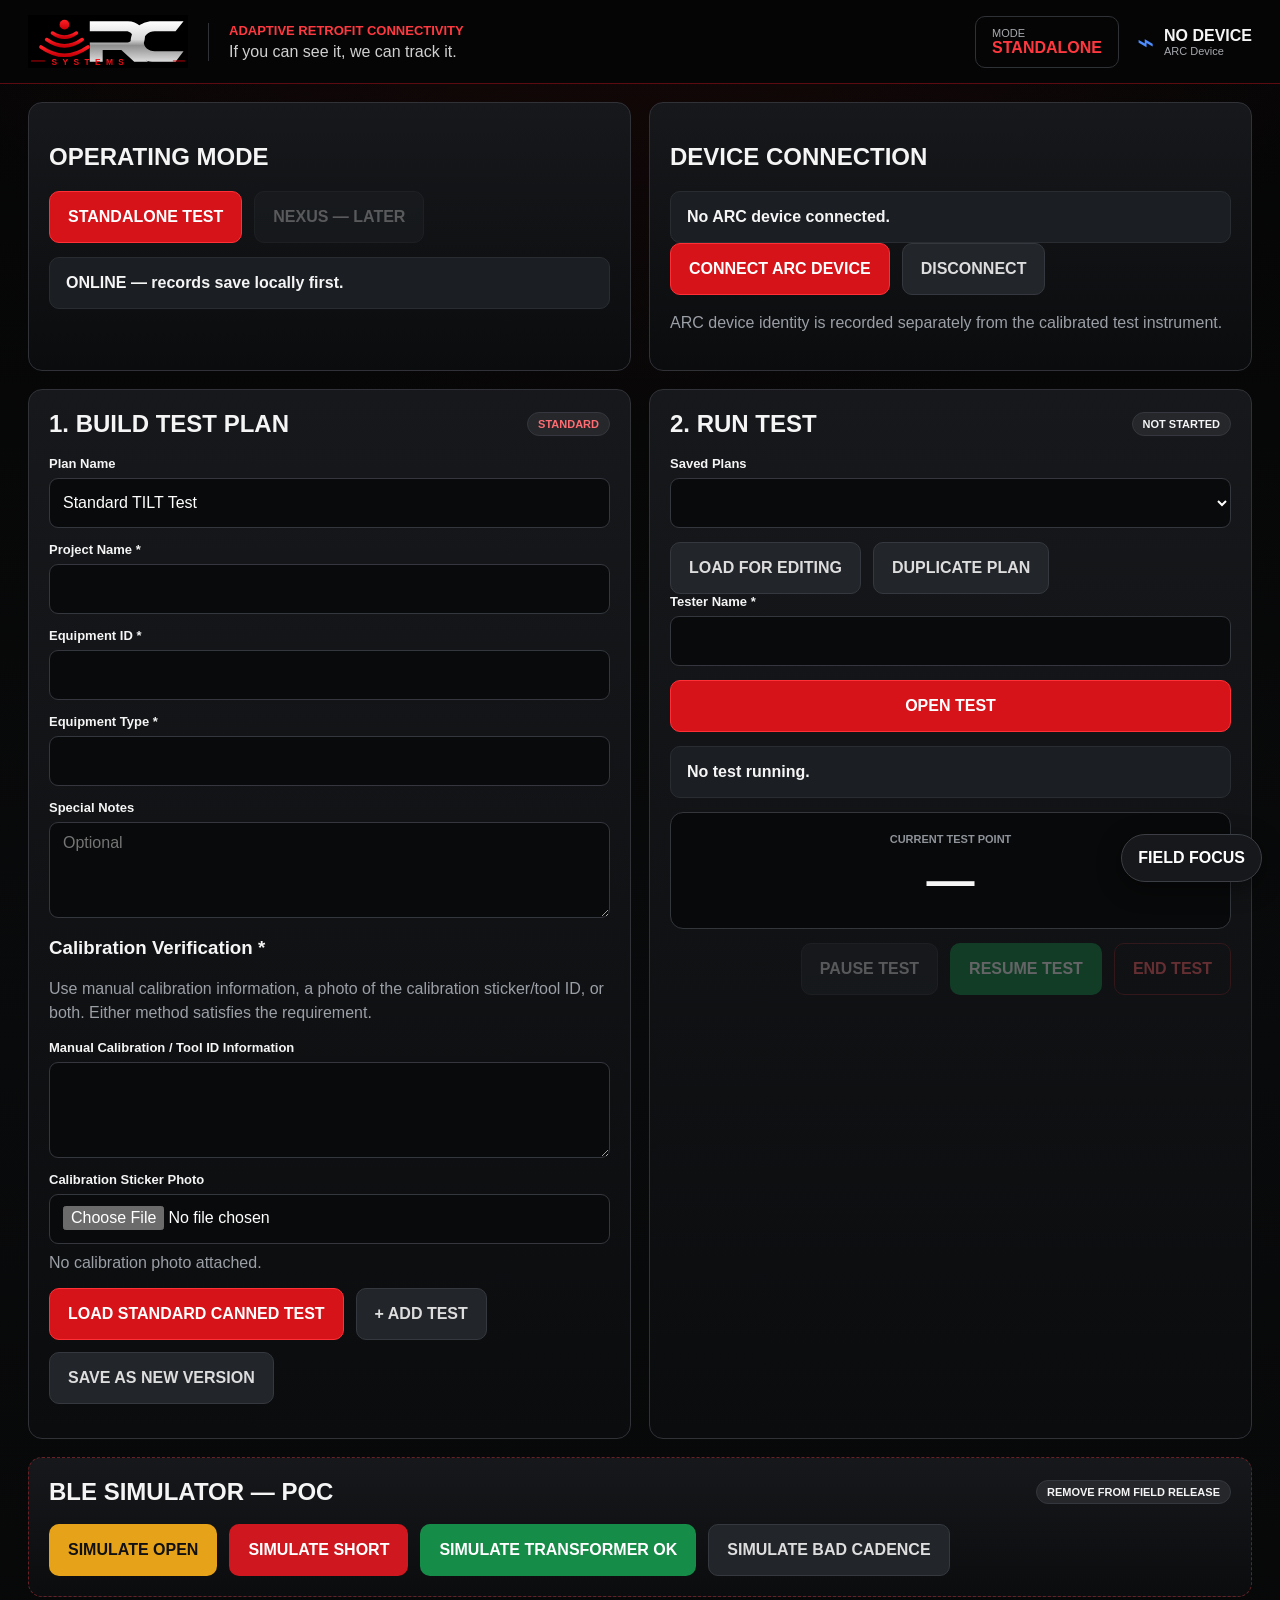
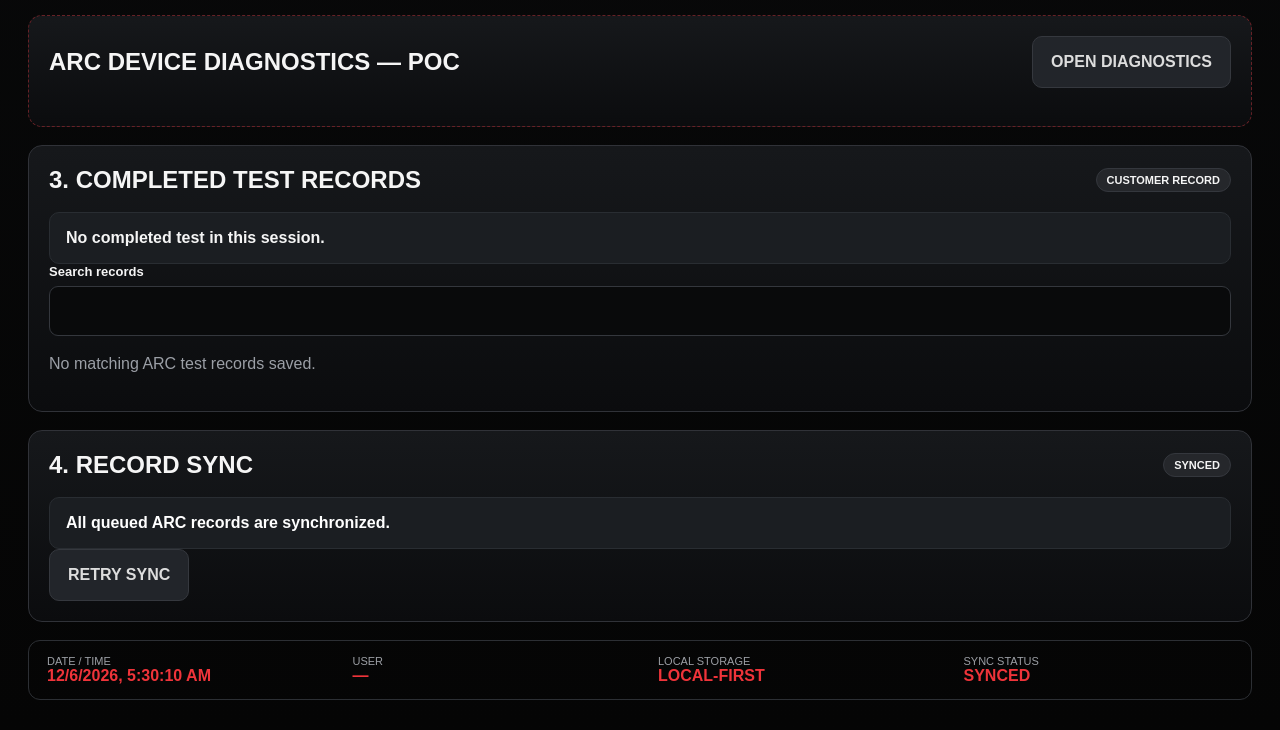
==== commit 49858d3f: "Load ARC open-test hotfix v24" ====
--- a/index.html
+++ b/index.html
@@ -1 +1 @@
-<!doctype html><html lang="en"><head><meta charset="utf-8"><meta name="viewport" content="width=device-width,initial-scale=1,viewport-fit=cover,maximum-scale=1"><meta name="theme-color" content="#050505"><meta name="apple-mobile-web-app-capable" content="yes"><meta name="apple-mobile-web-app-status-bar-style" content="black-translucent"><meta name="apple-mobile-web-app-title" content="ARC"><meta name="mobile-web-app-capable" content="yes"><meta name="format-detection" content="telephone=no"><title>ARC Systems TILT POC</title><link rel="manifest" href="manifest.webmanifest?v=21"><link rel="stylesheet" href="css/tilt.css?v=20"><link rel="stylesheet" href="css/field.css?v=21"></head><body><header class="topbar"><div class="brand-block"><img class="arc-logo" src="assets/arc-header.svg?v=13" alt="ARC Systems"><div class="brand-copy"><div class="eyebrow">ADAPTIVE RETROFIT CONNECTIVITY</div><div class="tagline">If you can see it, we can track it.</div></div></div><div class="topbar-status"><div class="mode-box"><span>MODE</span><strong>STANDALONE</strong></div><div class="device-summary"><span class="bt-mark">⌁</span><div><strong id="bleDeviceName">NO DEVICE</strong><small>ARC Device</small></div></div></div></header><main class="app"><section id="fieldAlert" class="field-alert" hidden></section><section id="recoveryPanel" class="card dev" hidden><div class="section-title-row"><h2 id="recoveryTitle">INTERRUPTED TEST FOUND</h2><span class="pill accent">RECOVERY</span></div><div id="recoveryDetails" class="status warn"></div><div class="row"><button id="resumeInterrupted" class="good">RESUME TEST</button></div><div class="field"><label>Or end this interrupted test with a reason</label><textarea id="abandonReason"></textarea></div><button id="abandonInterrupted" class="bad">END & SAVE INTERRUPTED TEST</button></section><div class="grid two overview-grid"><section class="card"><h2>OPERATING MODE</h2><div class="row"><button id="modeStandalone" class="primary">STANDALONE TEST</button><button id="modeNexus" class="secondary" disabled>NEXUS — LATER</button></div><div id="networkStatus" class="status info"></div></section><section class="card"><h2>DEVICE CONNECTION</h2><div id="bleStatus" class="status">No ARC device connected.</div><div class="row"><button id="connectBle" class="primary">CONNECT ARC DEVICE</button><button id="disconnectBle" class="secondary">DISCONNECT</button></div><p id="bleSupportNote" class="muted">ARC device identity is recorded separately from the calibrated test instrument.</p></section></div><div class="grid two main-grid"><section class="card"><div class="section-title-row"><h2>1. BUILD TEST PLAN</h2><span id="planType" class="pill accent">STANDARD</span></div><div class="field"><label>Plan Name</label><input id="planName" value="Standard TILT Test"></div><div class="field"><label>Project Name *</label><input id="projectName"></div><div class="field"><label>Equipment ID *</label><input id="equipmentName"></div><div class="field"><label>Equipment Type *</label><input id="equipmentType"></div><div class="field"><label>Special Notes</label><textarea id="specialNotes" placeholder="Optional"></textarea></div><h3>Calibration Verification *</h3><p class="muted">Use manual calibration information, a photo of the calibration sticker/tool ID, or both. Either method satisfies the requirement.</p><div class="field"><label>Manual Calibration / Tool ID Information</label><textarea id="calManual"></textarea></div><div class="field"><label>Calibration Sticker Photo</label><input id="calPhoto" type="file" accept="image/*" capture="environment"><span id="calPhotoStatus" class="muted">No calibration photo attached.</span></div><div class="row"><button id="loadStandard" class="primary">LOAD STANDARD CANNED TEST</button><button id="addTest" class="secondary">+ ADD TEST</button><button id="savePlan" class="secondary">SAVE AS NEW VERSION</button></div><div id="planTests" class="test-list"></div></section><section class="card run-card"><div class="section-title-row"><h2>2. RUN TEST</h2><span id="runCounter" class="pill">NOT STARTED</span></div><div class="field"><label>Saved Plans</label><select id="savedPlans"></select></div><div class="row"><button id="loadSavedPlan" class="secondary">LOAD FOR EDITING</button><button id="duplicatePlan" class="secondary">DUPLICATE PLAN</button></div><div class="field"><label>Tester Name *</label><input id="technicianName"></div><button id="startTest" class="primary wide">OPEN TEST</button><div id="runStatus" class="status">No test running.</div><div class="current-reading-shell"><div class="reading-label">CURRENT TEST POINT</div><div id="currentTest" class="result-big">—</div></div><div id="candidatePanel" hidden><div id="candidateResult" class="status candidate-status"></div><div class="decision-row"><button id="acceptResult" class="good decision-button">ACCEPT</button><button id="rejectResult" class="bad decision-button">REJECT / RETEST</button></div></div><div class="row end-row"><button id="pauseTest" class="secondary" disabled>PAUSE TEST</button><button id="resumeTest" class="good" disabled>RESUME TEST</button><button id="endTest" class="end-test" disabled>END TEST</button></div><div id="endTestPanel" class="end-panel" hidden><div class="field"><label>Reason for ending test</label><textarea id="endTestReason"></textarea></div><div class="row"><button id="confirmEndTest" class="bad">END & SAVE TEST</button><button id="cancelEndTest" class="secondary">RETURN TO TEST</button></div></div><div id="runList" class="test-list"></div></section></div><section class="card dev"><div class="section-title-row"><h2>BLE SIMULATOR — POC</h2><span class="pill">REMOVE FROM FIELD RELEASE</span></div><div class="row"><button id="simOpen" class="warn">SIMULATE OPEN</button><button id="simShort" class="bad">SIMULATE SHORT</button><button id="simOk" class="good">SIMULATE TRANSFORMER OK</button><button id="simBad" class="secondary">SIMULATE BAD CADENCE</button></div></section><section id="diagnosticsPanel" class="card dev"><div class="section-title-row"><h2>ARC DEVICE DIAGNOSTICS — POC</h2><button id="toggleDiagnostics" class="secondary">OPEN DIAGNOSTICS</button></div><div id="diagnosticsBody" hidden><div class="report-meta diag-meta"><div><span>Connection</span><strong id="diagConnection">—</strong></div><div><span>Device ID</span><strong id="diagDeviceId">—</strong></div><div><span>Firmware</span><strong id="diagFirmware">—</strong></div><div><span>Battery</span><strong id="diagBattery">—</strong></div><div><span>Last Communication</span><strong id="diagLastComms">—</strong></div><div><span>Signal Confidence</span><strong id="diagSignal">—</strong></div><div><span>Diagnostic Count</span><strong id="diagCounts">—</strong></div></div><div class="row"><button id="exportDiagnostics" class="primary">EXPORT DIAGNOSTICS</button><button id="clearDiagnostics" class="secondary">CLEAR DIAGNOSTICS</button></div><div id="diagEvents" class="diag-events"></div></div></section><section class="card records-card"><div class="section-title-row"><h2>3. COMPLETED TEST RECORDS</h2><span class="pill">CUSTOMER RECORD</span></div><div id="completedStatus" class="status">No completed test in this session.</div><div class="field"><label>Search records</label><input id="recordSearch"></div><div id="completedTests"></div><div id="recordDetail" class="end-panel" hidden></div></section><footer class="system-footer"><div><span>DATE / TIME</span><strong id="footerTime">—</strong></div><div><span>USER</span><strong id="footerUser">—</strong></div><div><span>LOCAL STORAGE</span><strong>LOCAL-FIRST</strong></div><div><span>SYNC STATUS</span><strong id="footerSync">—</strong></div></footer></main><button id="fieldFocusToggle" class="field-focus-toggle">FIELD FOCUS</button><script src="js/tilt_protocol.js"></script><script src="js/tilt_templates.js"></script><script src="js/tilt_store.js"></script><script src="js/tilt_db.js"></script><script src="js/tilt_sync.js?v=22"></script><script src="js/tilt_engine.js?v=22"></script><script src="js/arc_device_diagnostics.js?v=20"></script><script src="js/tilt_simulator.js?v=20"></script><script src="js/tilt_ble_bridge.js?v=21"></script><script src="js/tilt_record_adapter.js?v=19"></script><script src="js/app.js?v=23"></script><script src="js/arc_poc_ui.js?v=18"></script><script src="js/arc_sync_ui.js?v=19"></script><script src="js/arc_recovery.js?v=16"></script><script src="js/arc_qualification.js?v=22"></script><script src="js/arc_diagnostics_ui.js?v=22"></script><script src="js/arc_field_mode.js?v=22"></script><script>if('serviceWorker'in navigator)addEventListener('load',()=>navigator.serviceWorker.register('./service-worker.js'));const ns=document.getElementById('networkStatus'),ft=document.getElementById('footerTime'),tn=document.getElementById('technicianName'),fu=document.getElementById('footerUser');function net(){ns.textContent=navigator.onLine?'ONLINE — records save locally first.':'OFFLINE — testing remains available and records stay local.'}function tick(){ft.textContent=new Date().toLocaleString()}tn.addEventListener('input',()=>fu.textContent=tn.value||'—');addEventListener('online',net);addEventListener('offline',net);net();tick();setInterval(tick,1000)</script></body></html>+<!doctype html><html lang="en"><head><meta charset="utf-8"><meta name="viewport" content="width=device-width,initial-scale=1,viewport-fit=cover,maximum-scale=1"><meta name="theme-color" content="#050505"><meta name="apple-mobile-web-app-capable" content="yes"><meta name="apple-mobile-web-app-status-bar-style" content="black-translucent"><meta name="apple-mobile-web-app-title" content="ARC"><meta name="mobile-web-app-capable" content="yes"><meta name="format-detection" content="telephone=no"><title>ARC Systems TILT POC</title><link rel="manifest" href="manifest.webmanifest?v=21"><link rel="stylesheet" href="css/tilt.css?v=20"><link rel="stylesheet" href="css/field.css?v=21"></head><body><header class="topbar"><div class="brand-block"><img class="arc-logo" src="assets/arc-header.svg?v=13" alt="ARC Systems"><div class="brand-copy"><div class="eyebrow">ADAPTIVE RETROFIT CONNECTIVITY</div><div class="tagline">If you can see it, we can track it.</div></div></div><div class="topbar-status"><div class="mode-box"><span>MODE</span><strong>STANDALONE</strong></div><div class="device-summary"><span class="bt-mark">⌁</span><div><strong id="bleDeviceName">NO DEVICE</strong><small>ARC Device</small></div></div></div></header><main class="app"><section id="fieldAlert" class="field-alert" hidden></section><section id="recoveryPanel" class="card dev" hidden><div class="section-title-row"><h2 id="recoveryTitle">INTERRUPTED TEST FOUND</h2><span class="pill accent">RECOVERY</span></div><div id="recoveryDetails" class="status warn"></div><div class="row"><button id="resumeInterrupted" class="good">RESUME TEST</button></div><div class="field"><label>Or end this interrupted test with a reason</label><textarea id="abandonReason"></textarea></div><button id="abandonInterrupted" class="bad">END & SAVE INTERRUPTED TEST</button></section><div class="grid two overview-grid"><section class="card"><h2>OPERATING MODE</h2><div class="row"><button id="modeStandalone" class="primary">STANDALONE TEST</button><button id="modeNexus" class="secondary" disabled>NEXUS — LATER</button></div><div id="networkStatus" class="status info"></div></section><section class="card"><h2>DEVICE CONNECTION</h2><div id="bleStatus" class="status">No ARC device connected.</div><div class="row"><button id="connectBle" class="primary">CONNECT ARC DEVICE</button><button id="disconnectBle" class="secondary">DISCONNECT</button></div><p id="bleSupportNote" class="muted">ARC device identity is recorded separately from the calibrated test instrument.</p></section></div><div class="grid two main-grid"><section class="card"><div class="section-title-row"><h2>1. BUILD TEST PLAN</h2><span id="planType" class="pill accent">STANDARD</span></div><div class="field"><label>Plan Name</label><input id="planName" value="Standard TILT Test"></div><div class="field"><label>Project Name *</label><input id="projectName"></div><div class="field"><label>Equipment ID *</label><input id="equipmentName"></div><div class="field"><label>Equipment Type *</label><input id="equipmentType"></div><div class="field"><label>Special Notes</label><textarea id="specialNotes" placeholder="Optional"></textarea></div><h3>Calibration Verification *</h3><p class="muted">Use manual calibration information, a photo of the calibration sticker/tool ID, or both. Either method satisfies the requirement.</p><div class="field"><label>Manual Calibration / Tool ID Information</label><textarea id="calManual"></textarea></div><div class="field"><label>Calibration Sticker Photo</label><input id="calPhoto" type="file" accept="image/*" capture="environment"><span id="calPhotoStatus" class="muted">No calibration photo attached.</span></div><div class="row"><button id="loadStandard" class="primary">LOAD STANDARD CANNED TEST</button><button id="addTest" class="secondary">+ ADD TEST</button><button id="savePlan" class="secondary">SAVE AS NEW VERSION</button></div><div id="planTests" class="test-list"></div></section><section class="card run-card"><div class="section-title-row"><h2>2. RUN TEST</h2><span id="runCounter" class="pill">NOT STARTED</span></div><div class="field"><label>Saved Plans</label><select id="savedPlans"></select></div><div class="row"><button id="loadSavedPlan" class="secondary">LOAD FOR EDITING</button><button id="duplicatePlan" class="secondary">DUPLICATE PLAN</button></div><div class="field"><label>Tester Name *</label><input id="technicianName"></div><button id="startTest" class="primary wide">OPEN TEST</button><div id="runStatus" class="status">No test running.</div><div class="current-reading-shell"><div class="reading-label">CURRENT TEST POINT</div><div id="currentTest" class="result-big">—</div></div><div id="candidatePanel" hidden><div id="candidateResult" class="status candidate-status"></div><div class="decision-row"><button id="acceptResult" class="good decision-button">ACCEPT</button><button id="rejectResult" class="bad decision-button">REJECT / RETEST</button></div></div><div class="row end-row"><button id="pauseTest" class="secondary" disabled>PAUSE TEST</button><button id="resumeTest" class="good" disabled>RESUME TEST</button><button id="endTest" class="end-test" disabled>END TEST</button></div><div id="endTestPanel" class="end-panel" hidden><div class="field"><label>Reason for ending test</label><textarea id="endTestReason"></textarea></div><div class="row"><button id="confirmEndTest" class="bad">END & SAVE TEST</button><button id="cancelEndTest" class="secondary">RETURN TO TEST</button></div></div><div id="runList" class="test-list"></div></section></div><section class="card dev"><div class="section-title-row"><h2>BLE SIMULATOR — POC</h2><span class="pill">REMOVE FROM FIELD RELEASE</span></div><div class="row"><button id="simOpen" class="warn">SIMULATE OPEN</button><button id="simShort" class="bad">SIMULATE SHORT</button><button id="simOk" class="good">SIMULATE TRANSFORMER OK</button><button id="simBad" class="secondary">SIMULATE BAD CADENCE</button></div></section><section id="diagnosticsPanel" class="card dev"><div class="section-title-row"><h2>ARC DEVICE DIAGNOSTICS — POC</h2><button id="toggleDiagnostics" class="secondary">OPEN DIAGNOSTICS</button></div><div id="diagnosticsBody" hidden><div class="report-meta diag-meta"><div><span>Connection</span><strong id="diagConnection">—</strong></div><div><span>Device ID</span><strong id="diagDeviceId">—</strong></div><div><span>Firmware</span><strong id="diagFirmware">—</strong></div><div><span>Battery</span><strong id="diagBattery">—</strong></div><div><span>Last Communication</span><strong id="diagLastComms">—</strong></div><div><span>Signal Confidence</span><strong id="diagSignal">—</strong></div><div><span>Diagnostic Count</span><strong id="diagCounts">—</strong></div></div><div class="row"><button id="exportDiagnostics" class="primary">EXPORT DIAGNOSTICS</button><button id="clearDiagnostics" class="secondary">CLEAR DIAGNOSTICS</button></div><div id="diagEvents" class="diag-events"></div></div></section><section class="card records-card"><div class="section-title-row"><h2>3. COMPLETED TEST RECORDS</h2><span class="pill">CUSTOMER RECORD</span></div><div id="completedStatus" class="status">No completed test in this session.</div><div class="field"><label>Search records</label><input id="recordSearch"></div><div id="completedTests"></div><div id="recordDetail" class="end-panel" hidden></div></section><footer class="system-footer"><div><span>DATE / TIME</span><strong id="footerTime">—</strong></div><div><span>USER</span><strong id="footerUser">—</strong></div><div><span>LOCAL STORAGE</span><strong>LOCAL-FIRST</strong></div><div><span>SYNC STATUS</span><strong id="footerSync">—</strong></div></footer></main><button id="fieldFocusToggle" class="field-focus-toggle">FIELD FOCUS</button><script src="js/tilt_protocol.js"></script><script src="js/tilt_templates.js"></script><script src="js/tilt_store.js"></script><script src="js/tilt_db.js"></script><script src="js/tilt_sync.js?v=22"></script><script src="js/tilt_engine.js?v=22"></script><script src="js/arc_device_diagnostics.js?v=20"></script><script src="js/tilt_simulator.js?v=20"></script><script src="js/tilt_ble_bridge.js?v=21"></script><script src="js/tilt_record_adapter.js?v=19"></script><script src="js/app.js?v=23"></script><script src="js/arc_start_fix.js?v=24"></script><script src="js/arc_poc_ui.js?v=18"></script><script src="js/arc_sync_ui.js?v=19"></script><script src="js/arc_recovery.js?v=16"></script><script src="js/arc_qualification.js?v=22"></script><script src="js/arc_diagnostics_ui.js?v=22"></script><script src="js/arc_field_mode.js?v=22"></script><script>if('serviceWorker'in navigator)addEventListener('load',()=>navigator.serviceWorker.register('./service-worker.js'));const ns=document.getElementById('networkStatus'),ft=document.getElementById('footerTime'),tn=document.getElementById('technicianName'),fu=document.getElementById('footerUser');function net(){ns.textContent=navigator.onLine?'ONLINE — records save locally first.':'OFFLINE — testing remains available and records stay local.'}function tick(){ft.textContent=new Date().toLocaleString()}tn.addEventListener('input',()=>fu.textContent=tn.value||'—');addEventListener('online',net);addEventListener('offline',net);net();tick();setInterval(tick,1000)</script></body></html>
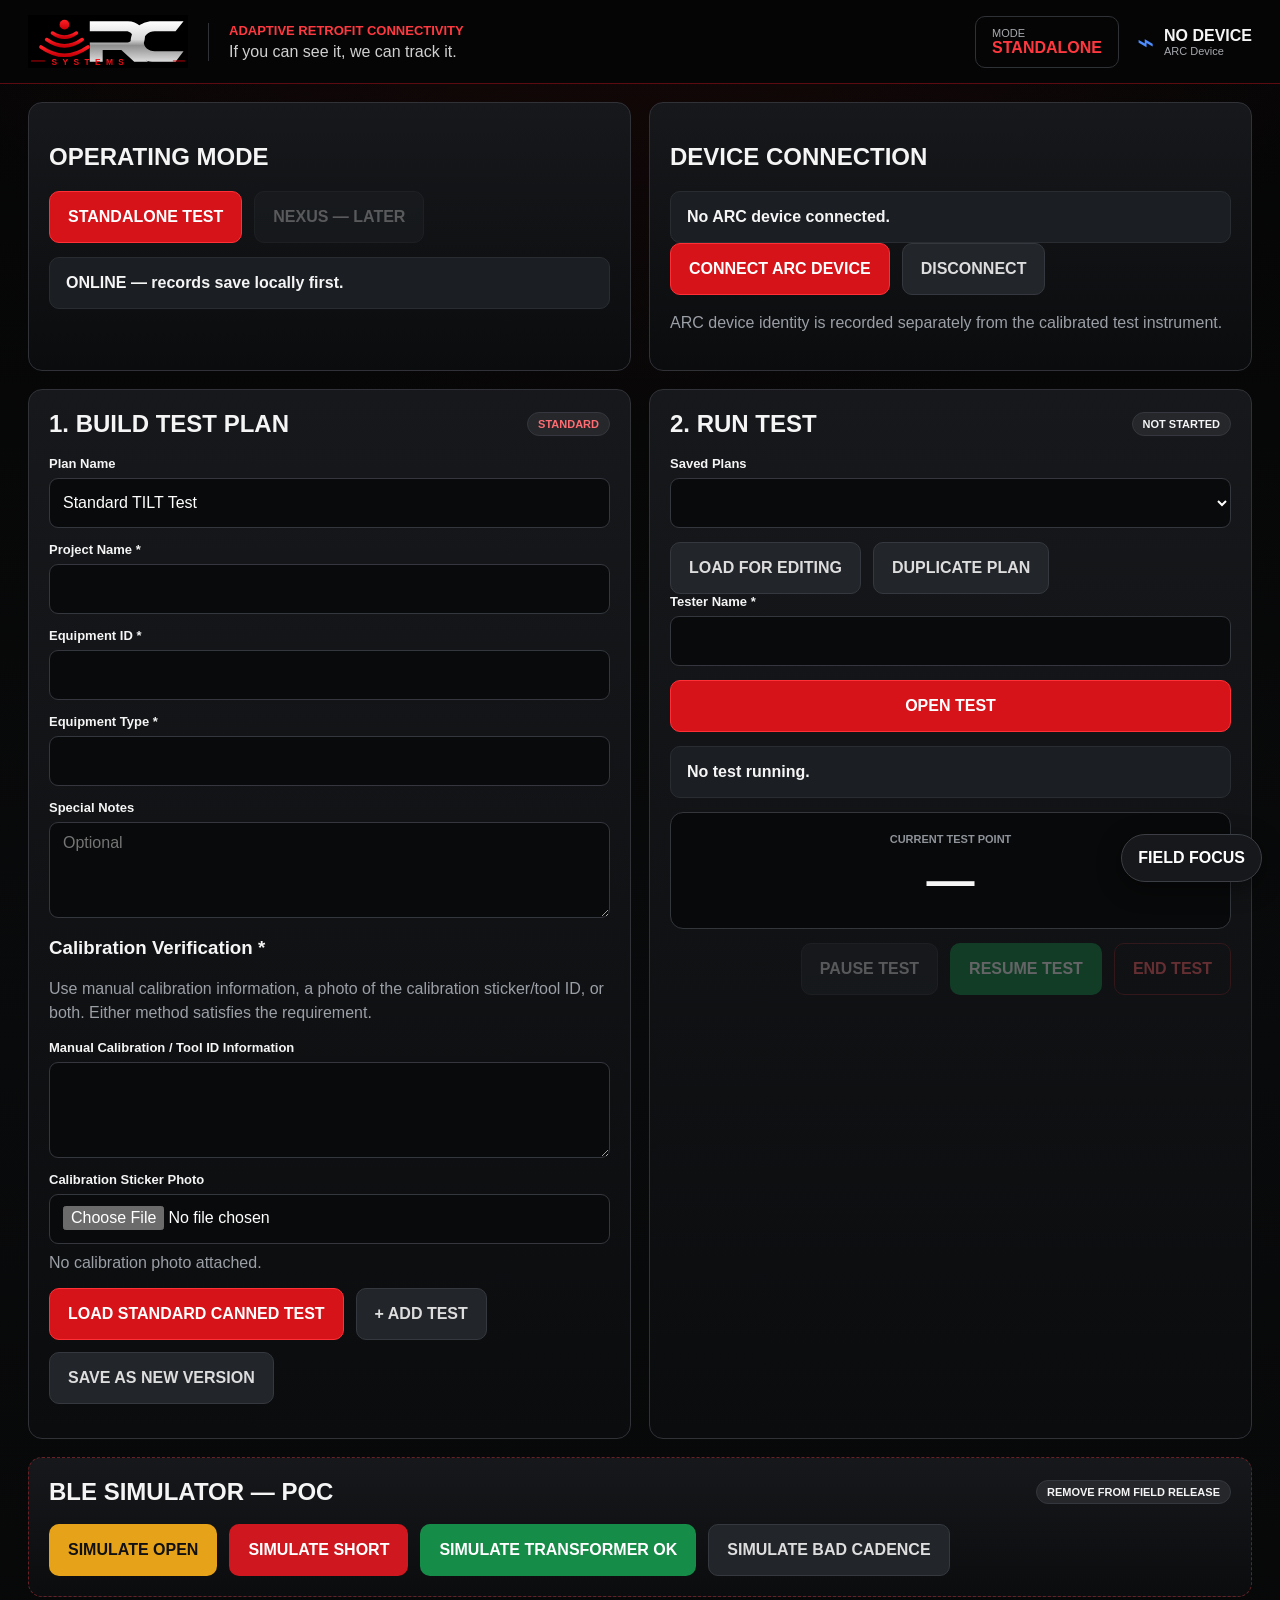
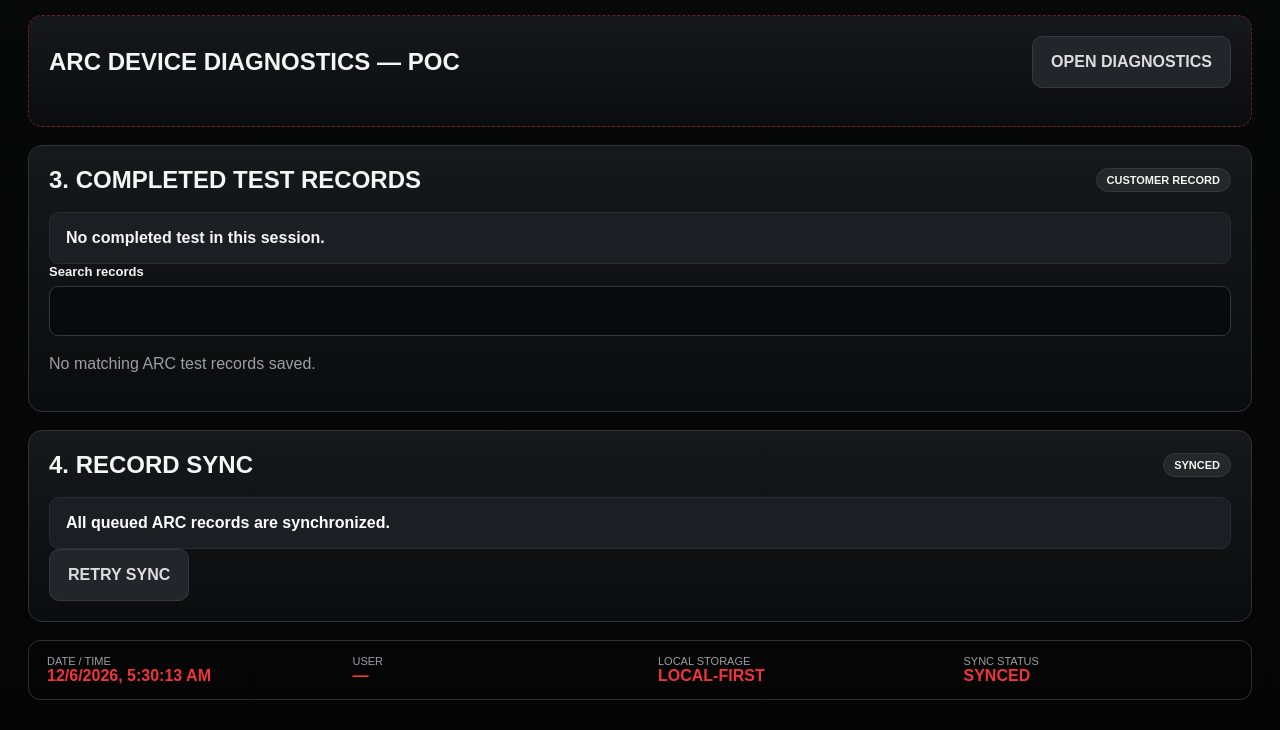
==== commit 148eab58: "ARC v25 force fresh control scripts" ====
--- a/index.html
+++ b/index.html
@@ -1 +1 @@
-<!doctype html><html lang="en"><head><meta charset="utf-8"><meta name="viewport" content="width=device-width,initial-scale=1,viewport-fit=cover,maximum-scale=1"><meta name="theme-color" content="#050505"><meta name="apple-mobile-web-app-capable" content="yes"><meta name="apple-mobile-web-app-status-bar-style" content="black-translucent"><meta name="apple-mobile-web-app-title" content="ARC"><meta name="mobile-web-app-capable" content="yes"><meta name="format-detection" content="telephone=no"><title>ARC Systems TILT POC</title><link rel="manifest" href="manifest.webmanifest?v=21"><link rel="stylesheet" href="css/tilt.css?v=20"><link rel="stylesheet" href="css/field.css?v=21"></head><body><header class="topbar"><div class="brand-block"><img class="arc-logo" src="assets/arc-header.svg?v=13" alt="ARC Systems"><div class="brand-copy"><div class="eyebrow">ADAPTIVE RETROFIT CONNECTIVITY</div><div class="tagline">If you can see it, we can track it.</div></div></div><div class="topbar-status"><div class="mode-box"><span>MODE</span><strong>STANDALONE</strong></div><div class="device-summary"><span class="bt-mark">⌁</span><div><strong id="bleDeviceName">NO DEVICE</strong><small>ARC Device</small></div></div></div></header><main class="app"><section id="fieldAlert" class="field-alert" hidden></section><section id="recoveryPanel" class="card dev" hidden><div class="section-title-row"><h2 id="recoveryTitle">INTERRUPTED TEST FOUND</h2><span class="pill accent">RECOVERY</span></div><div id="recoveryDetails" class="status warn"></div><div class="row"><button id="resumeInterrupted" class="good">RESUME TEST</button></div><div class="field"><label>Or end this interrupted test with a reason</label><textarea id="abandonReason"></textarea></div><button id="abandonInterrupted" class="bad">END & SAVE INTERRUPTED TEST</button></section><div class="grid two overview-grid"><section class="card"><h2>OPERATING MODE</h2><div class="row"><button id="modeStandalone" class="primary">STANDALONE TEST</button><button id="modeNexus" class="secondary" disabled>NEXUS — LATER</button></div><div id="networkStatus" class="status info"></div></section><section class="card"><h2>DEVICE CONNECTION</h2><div id="bleStatus" class="status">No ARC device connected.</div><div class="row"><button id="connectBle" class="primary">CONNECT ARC DEVICE</button><button id="disconnectBle" class="secondary">DISCONNECT</button></div><p id="bleSupportNote" class="muted">ARC device identity is recorded separately from the calibrated test instrument.</p></section></div><div class="grid two main-grid"><section class="card"><div class="section-title-row"><h2>1. BUILD TEST PLAN</h2><span id="planType" class="pill accent">STANDARD</span></div><div class="field"><label>Plan Name</label><input id="planName" value="Standard TILT Test"></div><div class="field"><label>Project Name *</label><input id="projectName"></div><div class="field"><label>Equipment ID *</label><input id="equipmentName"></div><div class="field"><label>Equipment Type *</label><input id="equipmentType"></div><div class="field"><label>Special Notes</label><textarea id="specialNotes" placeholder="Optional"></textarea></div><h3>Calibration Verification *</h3><p class="muted">Use manual calibration information, a photo of the calibration sticker/tool ID, or both. Either method satisfies the requirement.</p><div class="field"><label>Manual Calibration / Tool ID Information</label><textarea id="calManual"></textarea></div><div class="field"><label>Calibration Sticker Photo</label><input id="calPhoto" type="file" accept="image/*" capture="environment"><span id="calPhotoStatus" class="muted">No calibration photo attached.</span></div><div class="row"><button id="loadStandard" class="primary">LOAD STANDARD CANNED TEST</button><button id="addTest" class="secondary">+ ADD TEST</button><button id="savePlan" class="secondary">SAVE AS NEW VERSION</button></div><div id="planTests" class="test-list"></div></section><section class="card run-card"><div class="section-title-row"><h2>2. RUN TEST</h2><span id="runCounter" class="pill">NOT STARTED</span></div><div class="field"><label>Saved Plans</label><select id="savedPlans"></select></div><div class="row"><button id="loadSavedPlan" class="secondary">LOAD FOR EDITING</button><button id="duplicatePlan" class="secondary">DUPLICATE PLAN</button></div><div class="field"><label>Tester Name *</label><input id="technicianName"></div><button id="startTest" class="primary wide">OPEN TEST</button><div id="runStatus" class="status">No test running.</div><div class="current-reading-shell"><div class="reading-label">CURRENT TEST POINT</div><div id="currentTest" class="result-big">—</div></div><div id="candidatePanel" hidden><div id="candidateResult" class="status candidate-status"></div><div class="decision-row"><button id="acceptResult" class="good decision-button">ACCEPT</button><button id="rejectResult" class="bad decision-button">REJECT / RETEST</button></div></div><div class="row end-row"><button id="pauseTest" class="secondary" disabled>PAUSE TEST</button><button id="resumeTest" class="good" disabled>RESUME TEST</button><button id="endTest" class="end-test" disabled>END TEST</button></div><div id="endTestPanel" class="end-panel" hidden><div class="field"><label>Reason for ending test</label><textarea id="endTestReason"></textarea></div><div class="row"><button id="confirmEndTest" class="bad">END & SAVE TEST</button><button id="cancelEndTest" class="secondary">RETURN TO TEST</button></div></div><div id="runList" class="test-list"></div></section></div><section class="card dev"><div class="section-title-row"><h2>BLE SIMULATOR — POC</h2><span class="pill">REMOVE FROM FIELD RELEASE</span></div><div class="row"><button id="simOpen" class="warn">SIMULATE OPEN</button><button id="simShort" class="bad">SIMULATE SHORT</button><button id="simOk" class="good">SIMULATE TRANSFORMER OK</button><button id="simBad" class="secondary">SIMULATE BAD CADENCE</button></div></section><section id="diagnosticsPanel" class="card dev"><div class="section-title-row"><h2>ARC DEVICE DIAGNOSTICS — POC</h2><button id="toggleDiagnostics" class="secondary">OPEN DIAGNOSTICS</button></div><div id="diagnosticsBody" hidden><div class="report-meta diag-meta"><div><span>Connection</span><strong id="diagConnection">—</strong></div><div><span>Device ID</span><strong id="diagDeviceId">—</strong></div><div><span>Firmware</span><strong id="diagFirmware">—</strong></div><div><span>Battery</span><strong id="diagBattery">—</strong></div><div><span>Last Communication</span><strong id="diagLastComms">—</strong></div><div><span>Signal Confidence</span><strong id="diagSignal">—</strong></div><div><span>Diagnostic Count</span><strong id="diagCounts">—</strong></div></div><div class="row"><button id="exportDiagnostics" class="primary">EXPORT DIAGNOSTICS</button><button id="clearDiagnostics" class="secondary">CLEAR DIAGNOSTICS</button></div><div id="diagEvents" class="diag-events"></div></div></section><section class="card records-card"><div class="section-title-row"><h2>3. COMPLETED TEST RECORDS</h2><span class="pill">CUSTOMER RECORD</span></div><div id="completedStatus" class="status">No completed test in this session.</div><div class="field"><label>Search records</label><input id="recordSearch"></div><div id="completedTests"></div><div id="recordDetail" class="end-panel" hidden></div></section><footer class="system-footer"><div><span>DATE / TIME</span><strong id="footerTime">—</strong></div><div><span>USER</span><strong id="footerUser">—</strong></div><div><span>LOCAL STORAGE</span><strong>LOCAL-FIRST</strong></div><div><span>SYNC STATUS</span><strong id="footerSync">—</strong></div></footer></main><button id="fieldFocusToggle" class="field-focus-toggle">FIELD FOCUS</button><script src="js/tilt_protocol.js"></script><script src="js/tilt_templates.js"></script><script src="js/tilt_store.js"></script><script src="js/tilt_db.js"></script><script src="js/tilt_sync.js?v=22"></script><script src="js/tilt_engine.js?v=22"></script><script src="js/arc_device_diagnostics.js?v=20"></script><script src="js/tilt_simulator.js?v=20"></script><script src="js/tilt_ble_bridge.js?v=21"></script><script src="js/tilt_record_adapter.js?v=19"></script><script src="js/app.js?v=23"></script><script src="js/arc_start_fix.js?v=24"></script><script src="js/arc_poc_ui.js?v=18"></script><script src="js/arc_sync_ui.js?v=19"></script><script src="js/arc_recovery.js?v=16"></script><script src="js/arc_qualification.js?v=22"></script><script src="js/arc_diagnostics_ui.js?v=22"></script><script src="js/arc_field_mode.js?v=22"></script><script>if('serviceWorker'in navigator)addEventListener('load',()=>navigator.serviceWorker.register('./service-worker.js'));const ns=document.getElementById('networkStatus'),ft=document.getElementById('footerTime'),tn=document.getElementById('technicianName'),fu=document.getElementById('footerUser');function net(){ns.textContent=navigator.onLine?'ONLINE — records save locally first.':'OFFLINE — testing remains available and records stay local.'}function tick(){ft.textContent=new Date().toLocaleString()}tn.addEventListener('input',()=>fu.textContent=tn.value||'—');addEventListener('online',net);addEventListener('offline',net);net();tick();setInterval(tick,1000)</script></body></html>+<!doctype html><html lang="en"><head><meta charset="utf-8"><meta name="viewport" content="width=device-width,initial-scale=1,viewport-fit=cover,maximum-scale=1"><meta name="theme-color" content="#050505"><meta name="apple-mobile-web-app-capable" content="yes"><meta name="apple-mobile-web-app-status-bar-style" content="black-translucent"><meta name="apple-mobile-web-app-title" content="ARC"><meta name="mobile-web-app-capable" content="yes"><meta name="format-detection" content="telephone=no"><title>ARC Systems TILT POC</title><link rel="manifest" href="manifest.webmanifest?v=21"><link rel="stylesheet" href="css/tilt.css?v=20"><link rel="stylesheet" href="css/field.css?v=21"></head><body><header class="topbar"><div class="brand-block"><img class="arc-logo" src="assets/arc-header.svg?v=13" alt="ARC Systems"><div class="brand-copy"><div class="eyebrow">ADAPTIVE RETROFIT CONNECTIVITY</div><div class="tagline">If you can see it, we can track it.</div></div></div><div class="topbar-status"><div class="mode-box"><span>MODE</span><strong>STANDALONE</strong></div><div class="device-summary"><span class="bt-mark">⌁</span><div><strong id="bleDeviceName">NO DEVICE</strong><small>ARC Device</small></div></div></div></header><main class="app"><section id="fieldAlert" class="field-alert" hidden></section><section id="recoveryPanel" class="card dev" hidden><div class="section-title-row"><h2 id="recoveryTitle">INTERRUPTED TEST FOUND</h2><span class="pill accent">RECOVERY</span></div><div id="recoveryDetails" class="status warn"></div><div class="row"><button id="resumeInterrupted" class="good">RESUME TEST</button></div><div class="field"><label>Or end this interrupted test with a reason</label><textarea id="abandonReason"></textarea></div><button id="abandonInterrupted" class="bad">END & SAVE INTERRUPTED TEST</button></section><div class="grid two overview-grid"><section class="card"><h2>OPERATING MODE</h2><div class="row"><button id="modeStandalone" class="primary">STANDALONE TEST</button><button id="modeNexus" class="secondary" disabled>NEXUS — LATER</button></div><div id="networkStatus" class="status info"></div></section><section class="card"><h2>DEVICE CONNECTION</h2><div id="bleStatus" class="status">No ARC device connected.</div><div class="row"><button id="connectBle" class="primary">CONNECT ARC DEVICE</button><button id="disconnectBle" class="secondary">DISCONNECT</button></div><p id="bleSupportNote" class="muted">ARC device identity is recorded separately from the calibrated test instrument.</p></section></div><div class="grid two main-grid"><section class="card"><div class="section-title-row"><h2>1. BUILD TEST PLAN</h2><span id="planType" class="pill accent">STANDARD</span></div><div class="field"><label>Plan Name</label><input id="planName" value="Standard TILT Test"></div><div class="field"><label>Project Name *</label><input id="projectName"></div><div class="field"><label>Equipment ID *</label><input id="equipmentName"></div><div class="field"><label>Equipment Type *</label><input id="equipmentType"></div><div class="field"><label>Special Notes</label><textarea id="specialNotes" placeholder="Optional"></textarea></div><h3>Calibration Verification *</h3><p class="muted">Use manual calibration information, a photo of the calibration sticker/tool ID, or both. Either method satisfies the requirement.</p><div class="field"><label>Manual Calibration / Tool ID Information</label><textarea id="calManual"></textarea></div><div class="field"><label>Calibration Sticker Photo</label><input id="calPhoto" type="file" accept="image/*" capture="environment"><span id="calPhotoStatus" class="muted">No calibration photo attached.</span></div><div class="row"><button id="loadStandard" class="primary">LOAD STANDARD CANNED TEST</button><button id="addTest" class="secondary">+ ADD TEST</button><button id="savePlan" class="secondary">SAVE AS NEW VERSION</button></div><div id="planTests" class="test-list"></div></section><section class="card run-card"><div class="section-title-row"><h2>2. RUN TEST</h2><span id="runCounter" class="pill">NOT STARTED</span></div><div class="field"><label>Saved Plans</label><select id="savedPlans"></select></div><div class="row"><button id="loadSavedPlan" class="secondary">LOAD FOR EDITING</button><button id="duplicatePlan" class="secondary">DUPLICATE PLAN</button></div><div class="field"><label>Tester Name *</label><input id="technicianName"></div><button id="startTest" class="primary wide">OPEN TEST</button><div id="runStatus" class="status">No test running.</div><div class="current-reading-shell"><div class="reading-label">CURRENT TEST POINT</div><div id="currentTest" class="result-big">—</div></div><div id="candidatePanel" hidden><div id="candidateResult" class="status candidate-status"></div><div class="decision-row"><button id="acceptResult" class="good decision-button">ACCEPT</button><button id="rejectResult" class="bad decision-button">REJECT / RETEST</button></div></div><div class="row end-row"><button id="pauseTest" class="secondary" disabled>PAUSE TEST</button><button id="resumeTest" class="good" disabled>RESUME TEST</button><button id="endTest" class="end-test" disabled>END TEST</button></div><div id="endTestPanel" class="end-panel" hidden><div class="field"><label>Reason for ending test</label><textarea id="endTestReason"></textarea></div><div class="row"><button id="confirmEndTest" class="bad">END & SAVE TEST</button><button id="cancelEndTest" class="secondary">RETURN TO TEST</button></div></div><div id="runList" class="test-list"></div></section></div><section class="card dev"><div class="section-title-row"><h2>BLE SIMULATOR — POC</h2><span class="pill">REMOVE FROM FIELD RELEASE</span></div><div class="row"><button id="simOpen" class="warn">SIMULATE OPEN</button><button id="simShort" class="bad">SIMULATE SHORT</button><button id="simOk" class="good">SIMULATE TRANSFORMER OK</button><button id="simBad" class="secondary">SIMULATE BAD CADENCE</button></div></section><section id="diagnosticsPanel" class="card dev"><div class="section-title-row"><h2>ARC DEVICE DIAGNOSTICS — POC</h2><button id="toggleDiagnostics" class="secondary">OPEN DIAGNOSTICS</button></div><div id="diagnosticsBody" hidden><div class="report-meta diag-meta"><div><span>Connection</span><strong id="diagConnection">—</strong></div><div><span>Device ID</span><strong id="diagDeviceId">—</strong></div><div><span>Firmware</span><strong id="diagFirmware">—</strong></div><div><span>Battery</span><strong id="diagBattery">—</strong></div><div><span>Last Communication</span><strong id="diagLastComms">—</strong></div><div><span>Signal Confidence</span><strong id="diagSignal">—</strong></div><div><span>Diagnostic Count</span><strong id="diagCounts">—</strong></div></div><div class="row"><button id="exportDiagnostics" class="primary">EXPORT DIAGNOSTICS</button><button id="clearDiagnostics" class="secondary">CLEAR DIAGNOSTICS</button></div><div id="diagEvents" class="diag-events"></div></div></section><section class="card records-card"><div class="section-title-row"><h2>3. COMPLETED TEST RECORDS</h2><span class="pill">CUSTOMER RECORD</span></div><div id="completedStatus" class="status">No completed test in this session.</div><div class="field"><label>Search records</label><input id="recordSearch"></div><div id="completedTests"></div><div id="recordDetail" class="end-panel" hidden></div></section><footer class="system-footer"><div><span>DATE / TIME</span><strong id="footerTime">—</strong></div><div><span>USER</span><strong id="footerUser">—</strong></div><div><span>LOCAL STORAGE</span><strong>LOCAL-FIRST</strong></div><div><span>SYNC STATUS</span><strong id="footerSync">—</strong></div></footer></main><button id="fieldFocusToggle" class="field-focus-toggle">FIELD FOCUS</button><script src="js/tilt_protocol.js"></script><script src="js/tilt_templates.js"></script><script src="js/tilt_store.js"></script><script src="js/tilt_db.js"></script><script src="js/tilt_sync.js?v=22"></script><script src="js/tilt_engine.js?v=22"></script><script src="js/arc_device_diagnostics.js?v=20"></script><script src="js/tilt_simulator.js?v=20"></script><script src="js/tilt_ble_bridge.js?v=25"></script><script src="js/tilt_record_adapter.js?v=19"></script><script src="js/app.js?v=25"></script><script src="js/arc_start_fix.js?v=25"></script><script src="js/arc_poc_ui.js?v=18"></script><script src="js/arc_sync_ui.js?v=19"></script><script src="js/arc_recovery.js?v=16"></script><script src="js/arc_qualification.js?v=22"></script><script src="js/arc_diagnostics_ui.js?v=22"></script><script src="js/arc_field_mode.js?v=22"></script><script>if('serviceWorker'in navigator)addEventListener('load',()=>navigator.serviceWorker.register('./service-worker.js?v=25'));const ns=document.getElementById('networkStatus'),ft=document.getElementById('footerTime'),tn=document.getElementById('technicianName'),fu=document.getElementById('footerUser');function net(){ns.textContent=navigator.onLine?'ONLINE — records save locally first.':'OFFLINE — testing remains available and records stay local.'}function tick(){ft.textContent=new Date().toLocaleString()}tn.addEventListener('input',()=>fu.textContent=tn.value||'—');addEventListener('online',net);addEventListener('offline',net);net();tick();setInterval(tick,1000)</script></body></html>
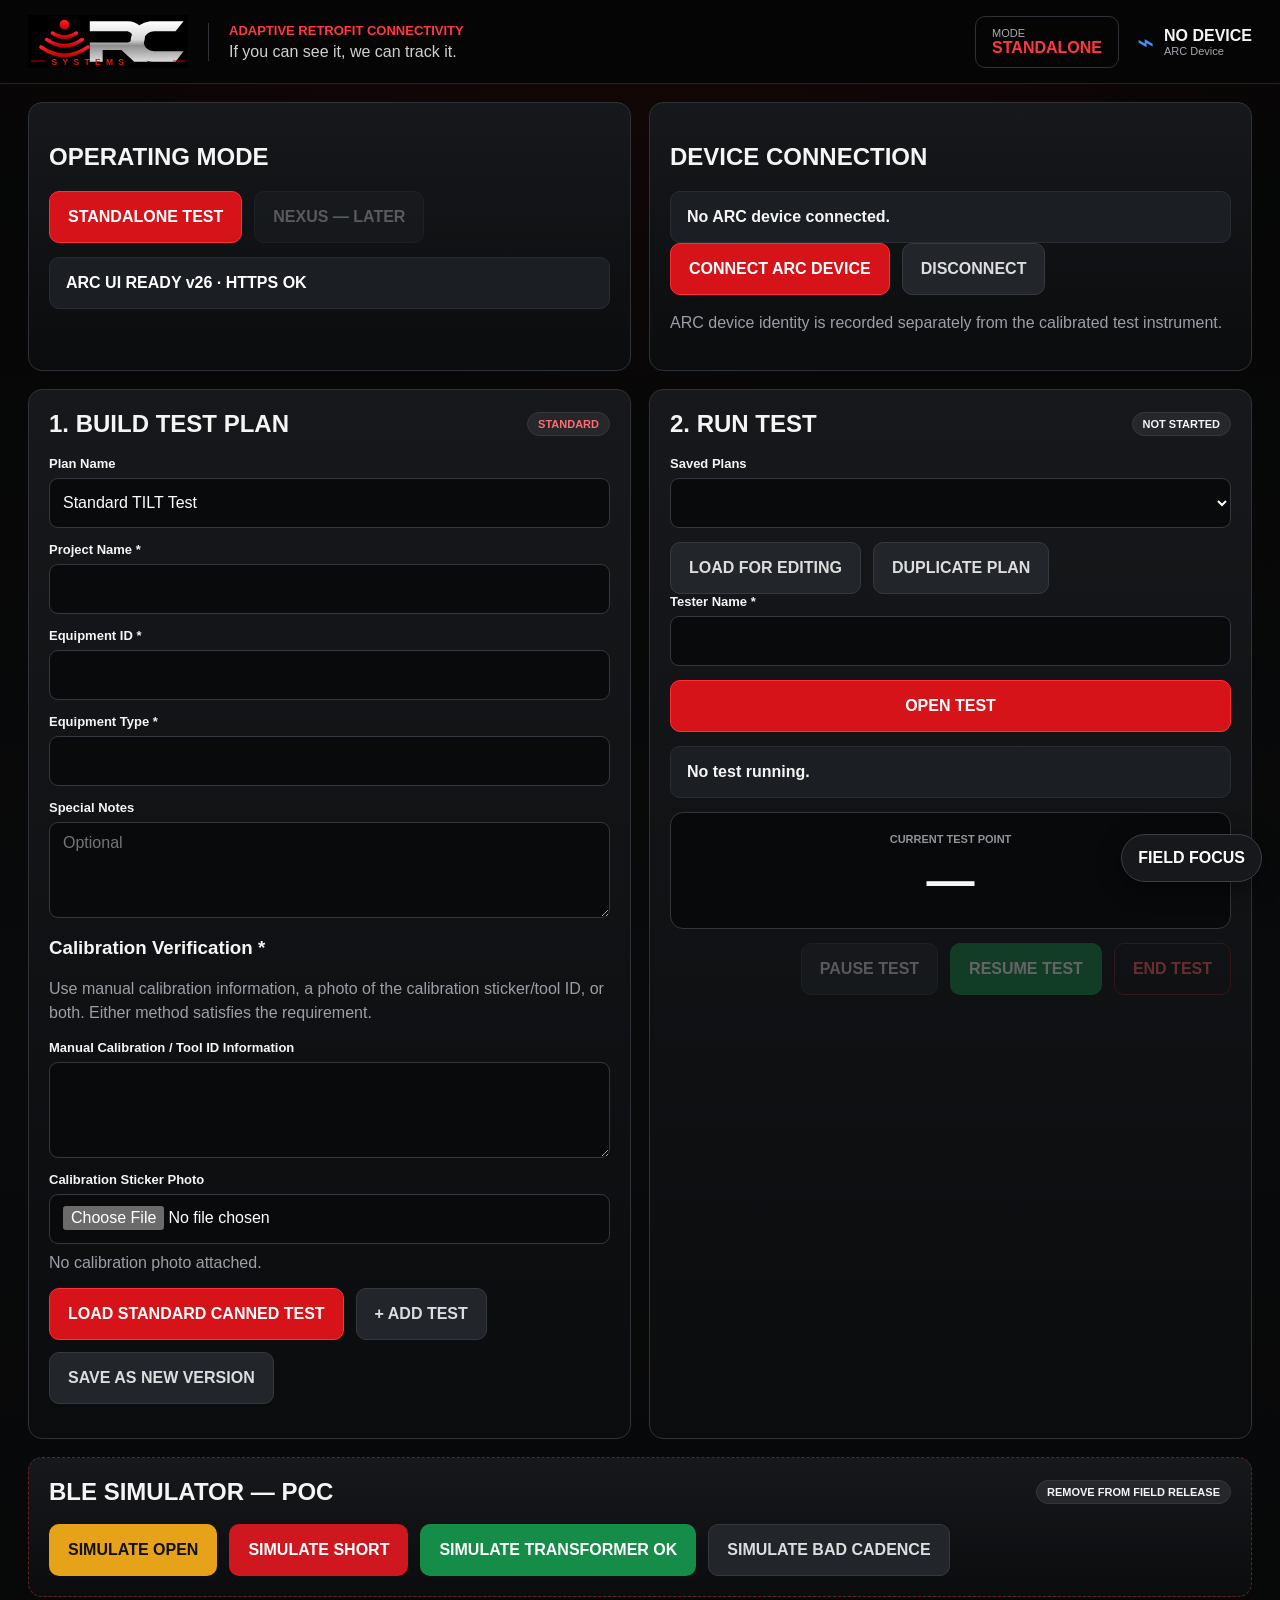
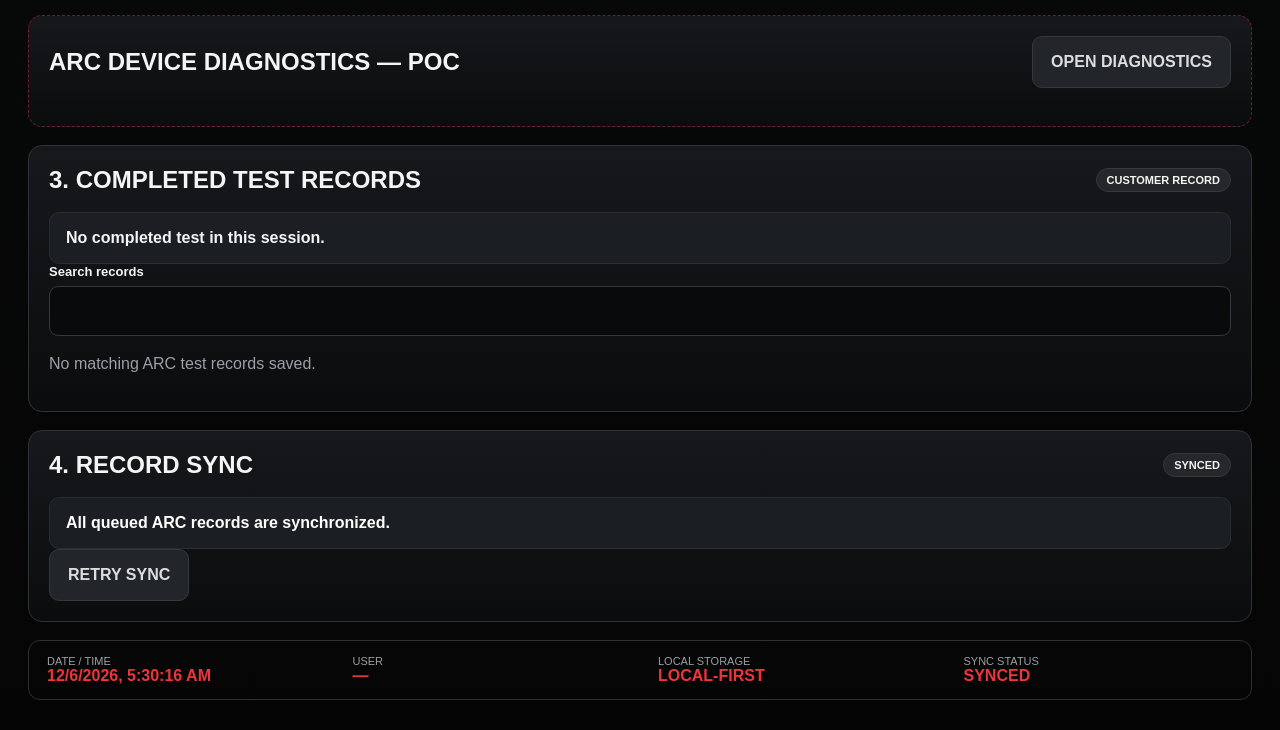
==== commit 5acb94c7: "Load ARC runtime recovery v26" ====
--- a/index.html
+++ b/index.html
@@ -1 +1 @@
-<!doctype html><html lang="en"><head><meta charset="utf-8"><meta name="viewport" content="width=device-width,initial-scale=1,viewport-fit=cover,maximum-scale=1"><meta name="theme-color" content="#050505"><meta name="apple-mobile-web-app-capable" content="yes"><meta name="apple-mobile-web-app-status-bar-style" content="black-translucent"><meta name="apple-mobile-web-app-title" content="ARC"><meta name="mobile-web-app-capable" content="yes"><meta name="format-detection" content="telephone=no"><title>ARC Systems TILT POC</title><link rel="manifest" href="manifest.webmanifest?v=21"><link rel="stylesheet" href="css/tilt.css?v=20"><link rel="stylesheet" href="css/field.css?v=21"></head><body><header class="topbar"><div class="brand-block"><img class="arc-logo" src="assets/arc-header.svg?v=13" alt="ARC Systems"><div class="brand-copy"><div class="eyebrow">ADAPTIVE RETROFIT CONNECTIVITY</div><div class="tagline">If you can see it, we can track it.</div></div></div><div class="topbar-status"><div class="mode-box"><span>MODE</span><strong>STANDALONE</strong></div><div class="device-summary"><span class="bt-mark">⌁</span><div><strong id="bleDeviceName">NO DEVICE</strong><small>ARC Device</small></div></div></div></header><main class="app"><section id="fieldAlert" class="field-alert" hidden></section><section id="recoveryPanel" class="card dev" hidden><div class="section-title-row"><h2 id="recoveryTitle">INTERRUPTED TEST FOUND</h2><span class="pill accent">RECOVERY</span></div><div id="recoveryDetails" class="status warn"></div><div class="row"><button id="resumeInterrupted" class="good">RESUME TEST</button></div><div class="field"><label>Or end this interrupted test with a reason</label><textarea id="abandonReason"></textarea></div><button id="abandonInterrupted" class="bad">END & SAVE INTERRUPTED TEST</button></section><div class="grid two overview-grid"><section class="card"><h2>OPERATING MODE</h2><div class="row"><button id="modeStandalone" class="primary">STANDALONE TEST</button><button id="modeNexus" class="secondary" disabled>NEXUS — LATER</button></div><div id="networkStatus" class="status info"></div></section><section class="card"><h2>DEVICE CONNECTION</h2><div id="bleStatus" class="status">No ARC device connected.</div><div class="row"><button id="connectBle" class="primary">CONNECT ARC DEVICE</button><button id="disconnectBle" class="secondary">DISCONNECT</button></div><p id="bleSupportNote" class="muted">ARC device identity is recorded separately from the calibrated test instrument.</p></section></div><div class="grid two main-grid"><section class="card"><div class="section-title-row"><h2>1. BUILD TEST PLAN</h2><span id="planType" class="pill accent">STANDARD</span></div><div class="field"><label>Plan Name</label><input id="planName" value="Standard TILT Test"></div><div class="field"><label>Project Name *</label><input id="projectName"></div><div class="field"><label>Equipment ID *</label><input id="equipmentName"></div><div class="field"><label>Equipment Type *</label><input id="equipmentType"></div><div class="field"><label>Special Notes</label><textarea id="specialNotes" placeholder="Optional"></textarea></div><h3>Calibration Verification *</h3><p class="muted">Use manual calibration information, a photo of the calibration sticker/tool ID, or both. Either method satisfies the requirement.</p><div class="field"><label>Manual Calibration / Tool ID Information</label><textarea id="calManual"></textarea></div><div class="field"><label>Calibration Sticker Photo</label><input id="calPhoto" type="file" accept="image/*" capture="environment"><span id="calPhotoStatus" class="muted">No calibration photo attached.</span></div><div class="row"><button id="loadStandard" class="primary">LOAD STANDARD CANNED TEST</button><button id="addTest" class="secondary">+ ADD TEST</button><button id="savePlan" class="secondary">SAVE AS NEW VERSION</button></div><div id="planTests" class="test-list"></div></section><section class="card run-card"><div class="section-title-row"><h2>2. RUN TEST</h2><span id="runCounter" class="pill">NOT STARTED</span></div><div class="field"><label>Saved Plans</label><select id="savedPlans"></select></div><div class="row"><button id="loadSavedPlan" class="secondary">LOAD FOR EDITING</button><button id="duplicatePlan" class="secondary">DUPLICATE PLAN</button></div><div class="field"><label>Tester Name *</label><input id="technicianName"></div><button id="startTest" class="primary wide">OPEN TEST</button><div id="runStatus" class="status">No test running.</div><div class="current-reading-shell"><div class="reading-label">CURRENT TEST POINT</div><div id="currentTest" class="result-big">—</div></div><div id="candidatePanel" hidden><div id="candidateResult" class="status candidate-status"></div><div class="decision-row"><button id="acceptResult" class="good decision-button">ACCEPT</button><button id="rejectResult" class="bad decision-button">REJECT / RETEST</button></div></div><div class="row end-row"><button id="pauseTest" class="secondary" disabled>PAUSE TEST</button><button id="resumeTest" class="good" disabled>RESUME TEST</button><button id="endTest" class="end-test" disabled>END TEST</button></div><div id="endTestPanel" class="end-panel" hidden><div class="field"><label>Reason for ending test</label><textarea id="endTestReason"></textarea></div><div class="row"><button id="confirmEndTest" class="bad">END & SAVE TEST</button><button id="cancelEndTest" class="secondary">RETURN TO TEST</button></div></div><div id="runList" class="test-list"></div></section></div><section class="card dev"><div class="section-title-row"><h2>BLE SIMULATOR — POC</h2><span class="pill">REMOVE FROM FIELD RELEASE</span></div><div class="row"><button id="simOpen" class="warn">SIMULATE OPEN</button><button id="simShort" class="bad">SIMULATE SHORT</button><button id="simOk" class="good">SIMULATE TRANSFORMER OK</button><button id="simBad" class="secondary">SIMULATE BAD CADENCE</button></div></section><section id="diagnosticsPanel" class="card dev"><div class="section-title-row"><h2>ARC DEVICE DIAGNOSTICS — POC</h2><button id="toggleDiagnostics" class="secondary">OPEN DIAGNOSTICS</button></div><div id="diagnosticsBody" hidden><div class="report-meta diag-meta"><div><span>Connection</span><strong id="diagConnection">—</strong></div><div><span>Device ID</span><strong id="diagDeviceId">—</strong></div><div><span>Firmware</span><strong id="diagFirmware">—</strong></div><div><span>Battery</span><strong id="diagBattery">—</strong></div><div><span>Last Communication</span><strong id="diagLastComms">—</strong></div><div><span>Signal Confidence</span><strong id="diagSignal">—</strong></div><div><span>Diagnostic Count</span><strong id="diagCounts">—</strong></div></div><div class="row"><button id="exportDiagnostics" class="primary">EXPORT DIAGNOSTICS</button><button id="clearDiagnostics" class="secondary">CLEAR DIAGNOSTICS</button></div><div id="diagEvents" class="diag-events"></div></div></section><section class="card records-card"><div class="section-title-row"><h2>3. COMPLETED TEST RECORDS</h2><span class="pill">CUSTOMER RECORD</span></div><div id="completedStatus" class="status">No completed test in this session.</div><div class="field"><label>Search records</label><input id="recordSearch"></div><div id="completedTests"></div><div id="recordDetail" class="end-panel" hidden></div></section><footer class="system-footer"><div><span>DATE / TIME</span><strong id="footerTime">—</strong></div><div><span>USER</span><strong id="footerUser">—</strong></div><div><span>LOCAL STORAGE</span><strong>LOCAL-FIRST</strong></div><div><span>SYNC STATUS</span><strong id="footerSync">—</strong></div></footer></main><button id="fieldFocusToggle" class="field-focus-toggle">FIELD FOCUS</button><script src="js/tilt_protocol.js"></script><script src="js/tilt_templates.js"></script><script src="js/tilt_store.js"></script><script src="js/tilt_db.js"></script><script src="js/tilt_sync.js?v=22"></script><script src="js/tilt_engine.js?v=22"></script><script src="js/arc_device_diagnostics.js?v=20"></script><script src="js/tilt_simulator.js?v=20"></script><script src="js/tilt_ble_bridge.js?v=25"></script><script src="js/tilt_record_adapter.js?v=19"></script><script src="js/app.js?v=25"></script><script src="js/arc_start_fix.js?v=25"></script><script src="js/arc_poc_ui.js?v=18"></script><script src="js/arc_sync_ui.js?v=19"></script><script src="js/arc_recovery.js?v=16"></script><script src="js/arc_qualification.js?v=22"></script><script src="js/arc_diagnostics_ui.js?v=22"></script><script src="js/arc_field_mode.js?v=22"></script><script>if('serviceWorker'in navigator)addEventListener('load',()=>navigator.serviceWorker.register('./service-worker.js?v=25'));const ns=document.getElementById('networkStatus'),ft=document.getElementById('footerTime'),tn=document.getElementById('technicianName'),fu=document.getElementById('footerUser');function net(){ns.textContent=navigator.onLine?'ONLINE — records save locally first.':'OFFLINE — testing remains available and records stay local.'}function tick(){ft.textContent=new Date().toLocaleString()}tn.addEventListener('input',()=>fu.textContent=tn.value||'—');addEventListener('online',net);addEventListener('offline',net);net();tick();setInterval(tick,1000)</script></body></html>+<!doctype html><html lang="en"><head><meta charset="utf-8"><meta name="viewport" content="width=device-width,initial-scale=1,viewport-fit=cover,maximum-scale=1"><meta name="theme-color" content="#050505"><meta name="apple-mobile-web-app-capable" content="yes"><meta name="apple-mobile-web-app-status-bar-style" content="black-translucent"><meta name="apple-mobile-web-app-title" content="ARC"><meta name="mobile-web-app-capable" content="yes"><meta name="format-detection" content="telephone=no"><title>ARC Systems TILT POC</title><link rel="manifest" href="manifest.webmanifest?v=21"><link rel="stylesheet" href="css/tilt.css?v=20"><link rel="stylesheet" href="css/field.css?v=21"></head><body><header class="topbar"><div class="brand-block"><img class="arc-logo" src="assets/arc-header.svg?v=13" alt="ARC Systems"><div class="brand-copy"><div class="eyebrow">ADAPTIVE RETROFIT CONNECTIVITY</div><div class="tagline">If you can see it, we can track it.</div></div></div><div class="topbar-status"><div class="mode-box"><span>MODE</span><strong>STANDALONE</strong></div><div class="device-summary"><span class="bt-mark">⌁</span><div><strong id="bleDeviceName">NO DEVICE</strong><small>ARC Device</small></div></div></div></header><main class="app"><section id="fieldAlert" class="field-alert" hidden></section><section id="recoveryPanel" class="card dev" hidden><div class="section-title-row"><h2 id="recoveryTitle">INTERRUPTED TEST FOUND</h2><span class="pill accent">RECOVERY</span></div><div id="recoveryDetails" class="status warn"></div><div class="row"><button id="resumeInterrupted" class="good">RESUME TEST</button></div><div class="field"><label>Or end this interrupted test with a reason</label><textarea id="abandonReason"></textarea></div><button id="abandonInterrupted" class="bad">END & SAVE INTERRUPTED TEST</button></section><div class="grid two overview-grid"><section class="card"><h2>OPERATING MODE</h2><div class="row"><button id="modeStandalone" class="primary">STANDALONE TEST</button><button id="modeNexus" class="secondary" disabled>NEXUS — LATER</button></div><div id="networkStatus" class="status info"></div></section><section class="card"><h2>DEVICE CONNECTION</h2><div id="bleStatus" class="status">No ARC device connected.</div><div class="row"><button id="connectBle" class="primary">CONNECT ARC DEVICE</button><button id="disconnectBle" class="secondary">DISCONNECT</button></div><p id="bleSupportNote" class="muted">ARC device identity is recorded separately from the calibrated test instrument.</p></section></div><div class="grid two main-grid"><section class="card"><div class="section-title-row"><h2>1. BUILD TEST PLAN</h2><span id="planType" class="pill accent">STANDARD</span></div><div class="field"><label>Plan Name</label><input id="planName" value="Standard TILT Test"></div><div class="field"><label>Project Name *</label><input id="projectName"></div><div class="field"><label>Equipment ID *</label><input id="equipmentName"></div><div class="field"><label>Equipment Type *</label><input id="equipmentType"></div><div class="field"><label>Special Notes</label><textarea id="specialNotes" placeholder="Optional"></textarea></div><h3>Calibration Verification *</h3><p class="muted">Use manual calibration information, a photo of the calibration sticker/tool ID, or both. Either method satisfies the requirement.</p><div class="field"><label>Manual Calibration / Tool ID Information</label><textarea id="calManual"></textarea></div><div class="field"><label>Calibration Sticker Photo</label><input id="calPhoto" type="file" accept="image/*" capture="environment"><span id="calPhotoStatus" class="muted">No calibration photo attached.</span></div><div class="row"><button id="loadStandard" class="primary">LOAD STANDARD CANNED TEST</button><button id="addTest" class="secondary">+ ADD TEST</button><button id="savePlan" class="secondary">SAVE AS NEW VERSION</button></div><div id="planTests" class="test-list"></div></section><section class="card run-card"><div class="section-title-row"><h2>2. RUN TEST</h2><span id="runCounter" class="pill">NOT STARTED</span></div><div class="field"><label>Saved Plans</label><select id="savedPlans"></select></div><div class="row"><button id="loadSavedPlan" class="secondary">LOAD FOR EDITING</button><button id="duplicatePlan" class="secondary">DUPLICATE PLAN</button></div><div class="field"><label>Tester Name *</label><input id="technicianName"></div><button id="startTest" class="primary wide">OPEN TEST</button><div id="runStatus" class="status">No test running.</div><div class="current-reading-shell"><div class="reading-label">CURRENT TEST POINT</div><div id="currentTest" class="result-big">—</div></div><div id="candidatePanel" hidden><div id="candidateResult" class="status candidate-status"></div><div class="decision-row"><button id="acceptResult" class="good decision-button">ACCEPT</button><button id="rejectResult" class="bad decision-button">REJECT / RETEST</button></div></div><div class="row end-row"><button id="pauseTest" class="secondary" disabled>PAUSE TEST</button><button id="resumeTest" class="good" disabled>RESUME TEST</button><button id="endTest" class="end-test" disabled>END TEST</button></div><div id="endTestPanel" class="end-panel" hidden><div class="field"><label>Reason for ending test</label><textarea id="endTestReason"></textarea></div><div class="row"><button id="confirmEndTest" class="bad">END & SAVE TEST</button><button id="cancelEndTest" class="secondary">RETURN TO TEST</button></div></div><div id="runList" class="test-list"></div></section></div><section class="card dev"><div class="section-title-row"><h2>BLE SIMULATOR — POC</h2><span class="pill">REMOVE FROM FIELD RELEASE</span></div><div class="row"><button id="simOpen" class="warn">SIMULATE OPEN</button><button id="simShort" class="bad">SIMULATE SHORT</button><button id="simOk" class="good">SIMULATE TRANSFORMER OK</button><button id="simBad" class="secondary">SIMULATE BAD CADENCE</button></div></section><section id="diagnosticsPanel" class="card dev"><div class="section-title-row"><h2>ARC DEVICE DIAGNOSTICS — POC</h2><button id="toggleDiagnostics" class="secondary">OPEN DIAGNOSTICS</button></div><div id="diagnosticsBody" hidden><div class="report-meta diag-meta"><div><span>Connection</span><strong id="diagConnection">—</strong></div><div><span>Device ID</span><strong id="diagDeviceId">—</strong></div><div><span>Firmware</span><strong id="diagFirmware">—</strong></div><div><span>Battery</span><strong id="diagBattery">—</strong></div><div><span>Last Communication</span><strong id="diagLastComms">—</strong></div><div><span>Signal Confidence</span><strong id="diagSignal">—</strong></div><div><span>Diagnostic Count</span><strong id="diagCounts">—</strong></div></div><div class="row"><button id="exportDiagnostics" class="primary">EXPORT DIAGNOSTICS</button><button id="clearDiagnostics" class="secondary">CLEAR DIAGNOSTICS</button></div><div id="diagEvents" class="diag-events"></div></div></section><section class="card records-card"><div class="section-title-row"><h2>3. COMPLETED TEST RECORDS</h2><span class="pill">CUSTOMER RECORD</span></div><div id="completedStatus" class="status">No completed test in this session.</div><div class="field"><label>Search records</label><input id="recordSearch"></div><div id="completedTests"></div><div id="recordDetail" class="end-panel" hidden></div></section><footer class="system-footer"><div><span>DATE / TIME</span><strong id="footerTime">—</strong></div><div><span>USER</span><strong id="footerUser">—</strong></div><div><span>LOCAL STORAGE</span><strong>LOCAL-FIRST</strong></div><div><span>SYNC STATUS</span><strong id="footerSync">—</strong></div></footer></main><button id="fieldFocusToggle" class="field-focus-toggle">FIELD FOCUS</button><script src="js/tilt_protocol.js"></script><script src="js/tilt_templates.js"></script><script src="js/tilt_store.js"></script><script src="js/tilt_db.js"></script><script src="js/tilt_sync.js?v=22"></script><script src="js/tilt_engine.js?v=22"></script><script src="js/arc_device_diagnostics.js?v=20"></script><script src="js/tilt_simulator.js?v=20"></script><script src="js/tilt_ble_bridge.js?v=25"></script><script src="js/tilt_record_adapter.js?v=19"></script><script src="js/app.js?v=25"></script><script src="js/arc_start_fix.js?v=25"></script><script src="js/arc_poc_ui.js?v=18"></script><script src="js/arc_sync_ui.js?v=19"></script><script src="js/arc_recovery.js?v=16"></script><script src="js/arc_qualification.js?v=22"></script><script src="js/arc_diagnostics_ui.js?v=22"></script><script src="js/arc_field_mode.js?v=22"></script><script src="js/arc_runtime_v26.js?v=26"></script><script>if('serviceWorker'in navigator)addEventListener('load',()=>navigator.serviceWorker.register('./service-worker.js?v=26'));const ns=document.getElementById('networkStatus'),ft=document.getElementById('footerTime'),tn=document.getElementById('technicianName'),fu=document.getElementById('footerUser');function net(){if(!window.ARC_RUNTIME_V26)ns.textContent=navigator.onLine?'ONLINE — records save locally first.':'OFFLINE — testing remains available and records stay local.'}function tick(){ft.textContent=new Date().toLocaleString()}tn.addEventListener('input',()=>fu.textContent=tn.value||'—');addEventListener('online',net);addEventListener('offline',net);net();tick();setInterval(tick,1000)</script></body></html>
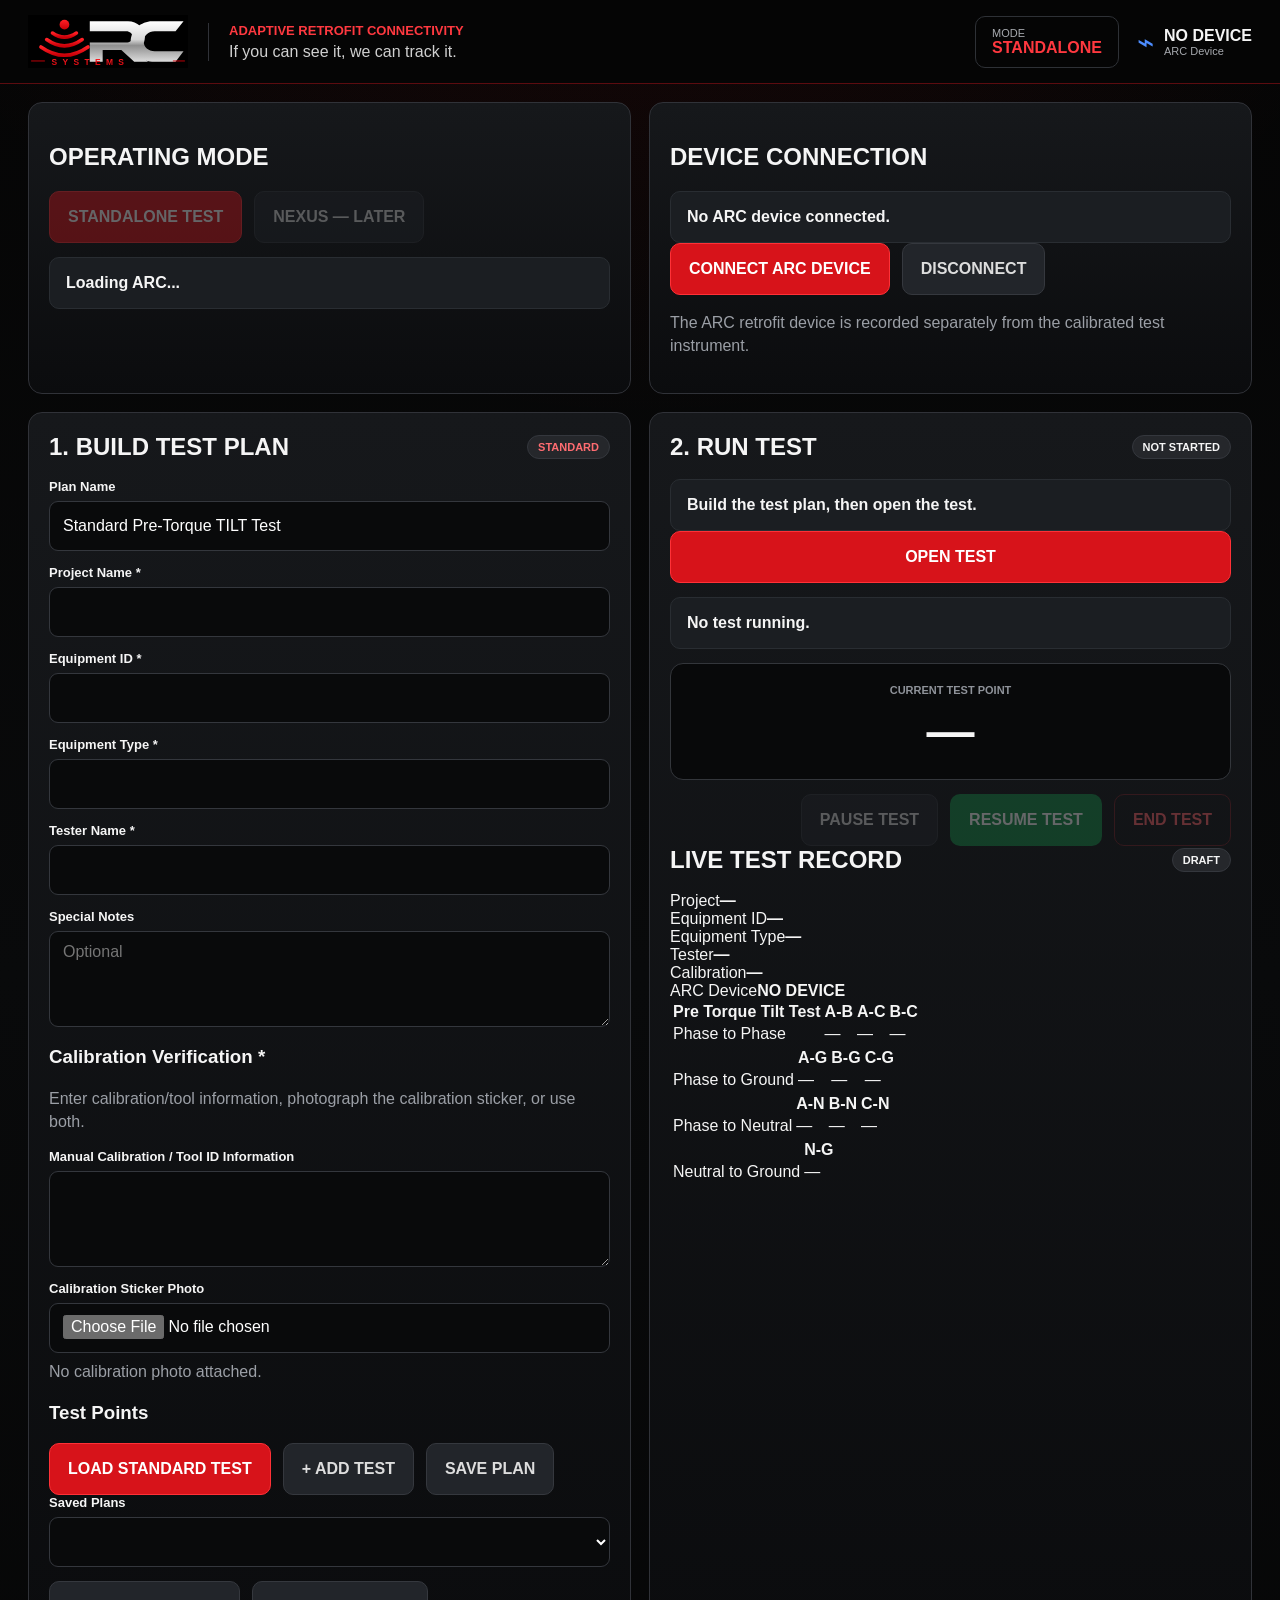
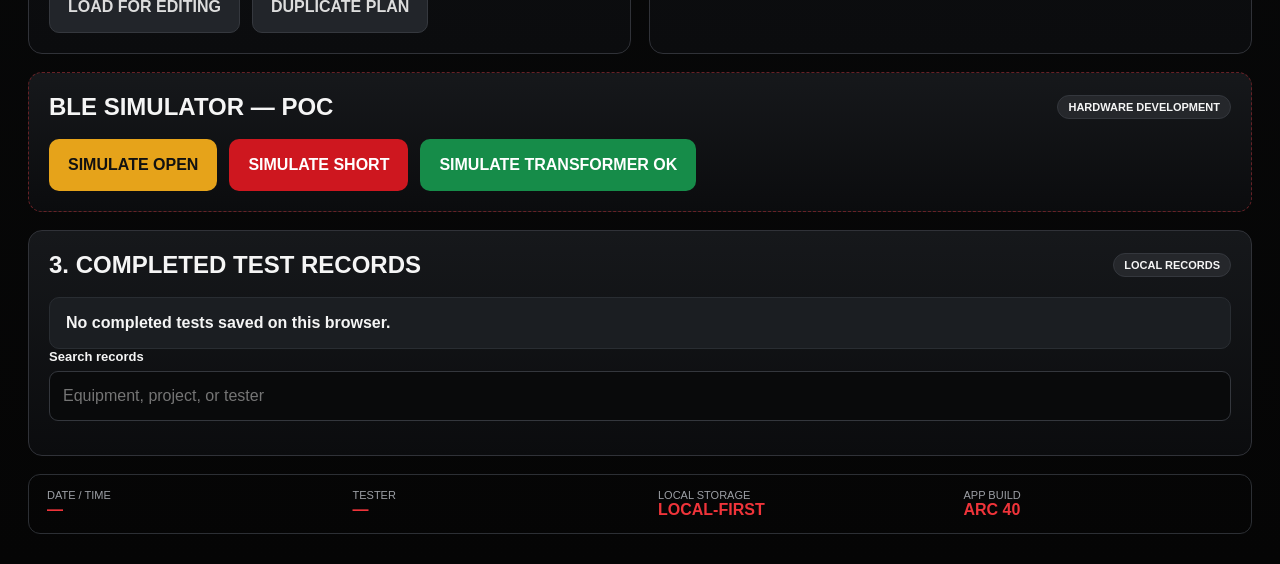
==== commit 276ee317: "Rebuild main ARC page around canonical live test record workflow" ====
--- a/index.html
+++ b/index.html
@@ -1 +1,167 @@
-<!doctype html><html lang="en"><head><meta charset="utf-8"><meta name="viewport" content="width=device-width,initial-scale=1,viewport-fit=cover,maximum-scale=1"><meta name="theme-color" content="#050505"><meta name="apple-mobile-web-app-capable" content="yes"><meta name="apple-mobile-web-app-status-bar-style" content="black-translucent"><meta name="apple-mobile-web-app-title" content="ARC"><meta name="mobile-web-app-capable" content="yes"><meta name="format-detection" content="telephone=no"><title>ARC Systems TILT POC</title><link rel="manifest" href="manifest.webmanifest?v=21"><link rel="stylesheet" href="css/tilt.css?v=20"><link rel="stylesheet" href="css/field.css?v=21"></head><body><header class="topbar"><div class="brand-block"><img class="arc-logo" src="assets/arc-header.svg?v=13" alt="ARC Systems"><div class="brand-copy"><div class="eyebrow">ADAPTIVE RETROFIT CONNECTIVITY</div><div class="tagline">If you can see it, we can track it.</div></div></div><div class="topbar-status"><div class="mode-box"><span>MODE</span><strong>STANDALONE</strong></div><div class="device-summary"><span class="bt-mark">⌁</span><div><strong id="bleDeviceName">NO DEVICE</strong><small>ARC Device</small></div></div></div></header><main class="app"><section id="fieldAlert" class="field-alert" hidden></section><section id="recoveryPanel" class="card dev" hidden><div class="section-title-row"><h2 id="recoveryTitle">INTERRUPTED TEST FOUND</h2><span class="pill accent">RECOVERY</span></div><div id="recoveryDetails" class="status warn"></div><div class="row"><button id="resumeInterrupted" class="good">RESUME TEST</button></div><div class="field"><label>Or end this interrupted test with a reason</label><textarea id="abandonReason"></textarea></div><button id="abandonInterrupted" class="bad">END & SAVE INTERRUPTED TEST</button></section><div class="grid two overview-grid"><section class="card"><h2>OPERATING MODE</h2><div class="row"><button id="modeStandalone" class="primary">STANDALONE TEST</button><button id="modeNexus" class="secondary" disabled>NEXUS — LATER</button></div><div id="networkStatus" class="status info"></div></section><section class="card"><h2>DEVICE CONNECTION</h2><div id="bleStatus" class="status">No ARC device connected.</div><div class="row"><button id="connectBle" class="primary">CONNECT ARC DEVICE</button><button id="disconnectBle" class="secondary">DISCONNECT</button></div><p id="bleSupportNote" class="muted">ARC device identity is recorded separately from the calibrated test instrument.</p></section></div><div class="grid two main-grid"><section class="card"><div class="section-title-row"><h2>1. BUILD TEST PLAN</h2><span id="planType" class="pill accent">STANDARD</span></div><div class="field"><label>Plan Name</label><input id="planName" value="Standard TILT Test"></div><div class="field"><label>Project Name *</label><input id="projectName"></div><div class="field"><label>Equipment ID *</label><input id="equipmentName"></div><div class="field"><label>Equipment Type *</label><input id="equipmentType"></div><div class="field"><label>Special Notes</label><textarea id="specialNotes" placeholder="Optional"></textarea></div><h3>Calibration Verification *</h3><p class="muted">Use manual calibration information, a photo of the calibration sticker/tool ID, or both. Either method satisfies the requirement.</p><div class="field"><label>Manual Calibration / Tool ID Information</label><textarea id="calManual"></textarea></div><div class="field"><label>Calibration Sticker Photo</label><input id="calPhoto" type="file" accept="image/*" capture="environment"><span id="calPhotoStatus" class="muted">No calibration photo attached.</span></div><div class="row"><button id="loadStandard" class="primary">LOAD STANDARD CANNED TEST</button><button id="addTest" class="secondary">+ ADD TEST</button><button id="savePlan" class="secondary">SAVE AS NEW VERSION</button></div><div id="planTests" class="test-list"></div></section><section class="card run-card"><div class="section-title-row"><h2>2. RUN TEST</h2><span id="runCounter" class="pill">NOT STARTED</span></div><div class="field"><label>Saved Plans</label><select id="savedPlans"></select></div><div class="row"><button id="loadSavedPlan" class="secondary">LOAD FOR EDITING</button><button id="duplicatePlan" class="secondary">DUPLICATE PLAN</button></div><div class="field"><label>Tester Name *</label><input id="technicianName"></div><button id="startTest" class="primary wide">OPEN TEST</button><div id="runStatus" class="status">No test running.</div><div class="current-reading-shell"><div class="reading-label">CURRENT TEST POINT</div><div id="currentTest" class="result-big">—</div></div><div id="candidatePanel" hidden><div id="candidateResult" class="status candidate-status"></div><div class="decision-row"><button id="acceptResult" class="good decision-button">ACCEPT</button><button id="rejectResult" class="bad decision-button">REJECT / RETEST</button></div></div><div class="row end-row"><button id="pauseTest" class="secondary" disabled>PAUSE TEST</button><button id="resumeTest" class="good" disabled>RESUME TEST</button><button id="endTest" class="end-test" disabled>END TEST</button></div><div id="endTestPanel" class="end-panel" hidden><div class="field"><label>Reason for ending test</label><textarea id="endTestReason"></textarea></div><div class="row"><button id="confirmEndTest" class="bad">END & SAVE TEST</button><button id="cancelEndTest" class="secondary">RETURN TO TEST</button></div></div><div id="runList" class="test-list"></div></section></div><section class="card dev"><div class="section-title-row"><h2>BLE SIMULATOR — POC</h2><span class="pill">REMOVE FROM FIELD RELEASE</span></div><div class="row"><button id="simOpen" class="warn">SIMULATE OPEN</button><button id="simShort" class="bad">SIMULATE SHORT</button><button id="simOk" class="good">SIMULATE TRANSFORMER OK</button><button id="simBad" class="secondary">SIMULATE BAD CADENCE</button></div></section><section id="diagnosticsPanel" class="card dev"><div class="section-title-row"><h2>ARC DEVICE DIAGNOSTICS — POC</h2><button id="toggleDiagnostics" class="secondary">OPEN DIAGNOSTICS</button></div><div id="diagnosticsBody" hidden><div class="report-meta diag-meta"><div><span>Connection</span><strong id="diagConnection">—</strong></div><div><span>Device ID</span><strong id="diagDeviceId">—</strong></div><div><span>Firmware</span><strong id="diagFirmware">—</strong></div><div><span>Battery</span><strong id="diagBattery">—</strong></div><div><span>Last Communication</span><strong id="diagLastComms">—</strong></div><div><span>Signal Confidence</span><strong id="diagSignal">—</strong></div><div><span>Diagnostic Count</span><strong id="diagCounts">—</strong></div></div><div class="row"><button id="exportDiagnostics" class="primary">EXPORT DIAGNOSTICS</button><button id="clearDiagnostics" class="secondary">CLEAR DIAGNOSTICS</button></div><div id="diagEvents" class="diag-events"></div></div></section><section class="card records-card"><div class="section-title-row"><h2>3. COMPLETED TEST RECORDS</h2><span class="pill">CUSTOMER RECORD</span></div><div id="completedStatus" class="status">No completed test in this session.</div><div class="field"><label>Search records</label><input id="recordSearch"></div><div id="completedTests"></div><div id="recordDetail" class="end-panel" hidden></div></section><footer class="system-footer"><div><span>DATE / TIME</span><strong id="footerTime">—</strong></div><div><span>USER</span><strong id="footerUser">—</strong></div><div><span>LOCAL STORAGE</span><strong>LOCAL-FIRST</strong></div><div><span>SYNC STATUS</span><strong id="footerSync">—</strong></div></footer></main><button id="fieldFocusToggle" class="field-focus-toggle">FIELD FOCUS</button><script src="js/tilt_protocol.js"></script><script src="js/tilt_templates.js"></script><script src="js/tilt_store.js"></script><script src="js/tilt_db.js"></script><script src="js/tilt_sync.js?v=22"></script><script src="js/tilt_engine.js?v=22"></script><script src="js/arc_device_diagnostics.js?v=20"></script><script src="js/tilt_simulator.js?v=20"></script><script src="js/tilt_ble_bridge.js?v=25"></script><script src="js/tilt_record_adapter.js?v=19"></script><script src="js/app.js?v=25"></script><script src="js/arc_start_fix.js?v=25"></script><script src="js/arc_poc_ui.js?v=18"></script><script src="js/arc_sync_ui.js?v=19"></script><script src="js/arc_recovery.js?v=16"></script><script src="js/arc_qualification.js?v=22"></script><script src="js/arc_diagnostics_ui.js?v=22"></script><script src="js/arc_field_mode.js?v=22"></script><script src="js/arc_runtime_v26.js?v=26"></script><script>if('serviceWorker'in navigator)addEventListener('load',()=>navigator.serviceWorker.register('./service-worker.js?v=26'));const ns=document.getElementById('networkStatus'),ft=document.getElementById('footerTime'),tn=document.getElementById('technicianName'),fu=document.getElementById('footerUser');function net(){if(!window.ARC_RUNTIME_V26)ns.textContent=navigator.onLine?'ONLINE — records save locally first.':'OFFLINE — testing remains available and records stay local.'}function tick(){ft.textContent=new Date().toLocaleString()}tn.addEventListener('input',()=>fu.textContent=tn.value||'—');addEventListener('online',net);addEventListener('offline',net);net();tick();setInterval(tick,1000)</script></body></html>+<!doctype html>
+<html lang="en">
+<head>
+  <meta charset="utf-8">
+  <meta name="viewport" content="width=device-width,initial-scale=1,viewport-fit=cover,maximum-scale=1">
+  <meta name="theme-color" content="#050505">
+  <meta name="apple-mobile-web-app-capable" content="yes">
+  <meta name="apple-mobile-web-app-title" content="ARC">
+  <title>ARC Systems TILT POC</title>
+  <link rel="manifest" href="manifest.webmanifest?v=40">
+  <link rel="stylesheet" href="css/tilt.css?v=40">
+  <link rel="stylesheet" href="css/field.css?v=40">
+</head>
+<body>
+<header class="topbar">
+  <div class="brand-block">
+    <img class="arc-logo" src="assets/arc-header.svg?v=13" alt="ARC Systems">
+    <div class="brand-copy">
+      <div class="eyebrow">ADAPTIVE RETROFIT CONNECTIVITY</div>
+      <div class="tagline">If you can see it, we can track it.</div>
+    </div>
+  </div>
+  <div class="topbar-status">
+    <div class="mode-box"><span>MODE</span><strong>STANDALONE</strong></div>
+    <div class="device-summary"><span class="bt-mark">⌁</span><div><strong id="bleDeviceName">NO DEVICE</strong><small>ARC Device</small></div></div>
+  </div>
+</header>
+
+<main class="app">
+  <section id="recoveryPanel" class="card recovery-card" hidden>
+    <div class="section-title-row"><h2 id="recoveryTitle">INTERRUPTED TEST FOUND</h2><span class="pill accent">RECOVERY</span></div>
+    <div id="recoveryDetails" class="status warn"></div>
+    <div class="row"><button id="resumeInterrupted" class="good">RESUME TEST</button></div>
+    <div class="field"><label>Or end this interrupted test with a reason</label><textarea id="abandonReason"></textarea></div>
+    <button id="abandonInterrupted" class="bad">END TEST</button>
+  </section>
+
+  <div class="grid two overview-grid">
+    <section class="card">
+      <h2>OPERATING MODE</h2>
+      <div class="row"><button class="primary" disabled>STANDALONE TEST</button><button class="secondary" disabled>NEXUS — LATER</button></div>
+      <div id="networkStatus" class="status info">Loading ARC...</div>
+    </section>
+    <section class="card">
+      <h2>DEVICE CONNECTION</h2>
+      <div id="bleStatus" class="status">No ARC device connected.</div>
+      <div class="row"><button id="connectBle" class="primary">CONNECT ARC DEVICE</button><button id="disconnectBle" class="secondary">DISCONNECT</button></div>
+      <p class="muted">The ARC retrofit device is recorded separately from the calibrated test instrument.</p>
+    </section>
+  </div>
+
+  <div class="grid two main-grid">
+    <section class="card" id="planCard">
+      <div class="section-title-row"><h2>1. BUILD TEST PLAN</h2><span id="planType" class="pill accent">STANDARD</span></div>
+      <div class="field"><label>Plan Name</label><input id="planName" value="Standard Pre-Torque TILT Test"></div>
+      <div class="field"><label>Project Name *</label><input id="projectName"></div>
+      <div class="field"><label>Equipment ID *</label><input id="equipmentName"></div>
+      <div class="field"><label>Equipment Type *</label><input id="equipmentType"></div>
+      <div class="field"><label>Tester Name *</label><input id="testerName"></div>
+      <div class="field"><label>Special Notes</label><textarea id="specialNotes" placeholder="Optional"></textarea></div>
+
+      <h3>Calibration Verification *</h3>
+      <p class="muted">Enter calibration/tool information, photograph the calibration sticker, or use both.</p>
+      <div class="field"><label>Manual Calibration / Tool ID Information</label><textarea id="calManual"></textarea></div>
+      <div class="field"><label>Calibration Sticker Photo</label><input id="calPhoto" type="file" accept="image/*" capture="environment"><span id="calPhotoStatus" class="muted">No calibration photo attached.</span></div>
+
+      <h3>Test Points</h3>
+      <div id="planTests" class="test-list"></div>
+      <div class="row plan-actions"><button id="loadStandard" class="primary">LOAD STANDARD TEST</button><button id="addTest" class="secondary">+ ADD TEST</button><button id="savePlan" class="secondary">SAVE PLAN</button></div>
+
+      <div class="saved-plan-box">
+        <div class="field"><label>Saved Plans</label><select id="savedPlans"></select></div>
+        <div class="row"><button id="loadSavedPlan" class="secondary">LOAD FOR EDITING</button><button id="duplicatePlan" class="secondary">DUPLICATE PLAN</button></div>
+      </div>
+    </section>
+
+    <section class="card run-card" id="runCard">
+      <div class="section-title-row"><h2>2. RUN TEST</h2><span id="runCounter" class="pill">NOT STARTED</span></div>
+      <div id="runPlanSummary" class="status">Build the test plan, then open the test.</div>
+      <button id="startTest" class="primary wide">OPEN TEST</button>
+      <div id="runStatus" class="status">No test running.</div>
+
+      <div class="current-reading-shell">
+        <div class="reading-label">CURRENT TEST POINT</div>
+        <div id="currentTest" class="result-big">—</div>
+      </div>
+
+      <div id="candidatePanel" class="candidate-panel" hidden>
+        <div id="candidateResult" class="status candidate-status"></div>
+        <div class="decision-row"><button id="acceptResult" class="good decision-button">ACCEPT</button><button id="rejectResult" class="bad decision-button">REJECT / RETEST</button></div>
+      </div>
+
+      <div class="row end-row"><button id="pauseTest" class="secondary" disabled>PAUSE TEST</button><button id="resumeTest" class="good" disabled>RESUME TEST</button><button id="endTest" class="end-test" disabled>END TEST</button></div>
+      <div id="endTestPanel" class="end-panel" hidden><div class="field"><label>Reason for ending test</label><textarea id="endTestReason"></textarea></div><div class="row"><button id="confirmEndTest" class="bad">END TEST</button><button id="cancelEndTest" class="secondary">RETURN TO TEST</button></div></div>
+
+      <section class="live-record" id="liveRecord">
+        <div class="section-title-row"><h2>LIVE TEST RECORD</h2><span id="liveRecordStatus" class="pill">DRAFT</span></div>
+        <div class="live-meta">
+          <div><span>Project</span><strong id="liveProject">—</strong></div>
+          <div><span>Equipment ID</span><strong id="liveEquipment">—</strong></div>
+          <div><span>Equipment Type</span><strong id="liveEquipmentType">—</strong></div>
+          <div><span>Tester</span><strong id="liveTester">—</strong></div>
+          <div><span>Calibration</span><strong id="liveCalibration">—</strong></div>
+          <div><span>ARC Device</span><strong id="liveDevice">NO DEVICE</strong></div>
+        </div>
+
+        <div class="tilt-matrix">
+          <table><thead><tr><th>Pre Torque Tilt Test</th><th>A-B</th><th>A-C</th><th>B-C</th></tr></thead><tbody><tr><td class="matrix-group">Phase to Phase</td><td id="live-AB" class="matrix-cell">—</td><td id="live-AC" class="matrix-cell">—</td><td id="live-BC" class="matrix-cell">—</td></tr></tbody></table>
+          <table><thead><tr><th></th><th>A-G</th><th>B-G</th><th>C-G</th></tr></thead><tbody><tr><td class="matrix-group">Phase to Ground</td><td id="live-AG" class="matrix-cell">—</td><td id="live-BG" class="matrix-cell">—</td><td id="live-CG" class="matrix-cell">—</td></tr></tbody></table>
+          <table><thead><tr><th></th><th>A-N</th><th>B-N</th><th>C-N</th></tr></thead><tbody><tr><td class="matrix-group">Phase to Neutral</td><td id="live-AN" class="matrix-cell">—</td><td id="live-BN" class="matrix-cell">—</td><td id="live-CN" class="matrix-cell">—</td></tr></tbody></table>
+          <table class="ng-table"><thead><tr><th></th><th>N-G</th></tr></thead><tbody><tr><td class="matrix-group">Neutral to Ground</td><td id="live-NG" class="matrix-cell">—</td></tr></tbody></table>
+        </div>
+      </section>
+    </section>
+  </div>
+
+  <section class="card dev" id="simulatorCard">
+    <div class="section-title-row"><h2>BLE SIMULATOR — POC</h2><span class="pill">HARDWARE DEVELOPMENT</span></div>
+    <div class="row"><button id="simOpen" class="warn">SIMULATE OPEN</button><button id="simShort" class="bad">SIMULATE SHORT</button><button id="simOk" class="good">SIMULATE TRANSFORMER OK</button></div>
+  </section>
+
+  <section class="card records-card" id="recordsCard">
+    <div class="section-title-row"><h2>3. COMPLETED TEST RECORDS</h2><span class="pill">LOCAL RECORDS</span></div>
+    <div id="completedStatus" class="status">No completed tests saved on this browser.</div>
+    <div class="field"><label>Search records</label><input id="recordSearch" placeholder="Equipment, project, or tester"></div>
+    <div id="completedTests"></div>
+    <div id="recordDetail" class="record-detail" hidden></div>
+  </section>
+
+  <footer class="system-footer">
+    <div><span>DATE / TIME</span><strong id="footerTime">—</strong></div>
+    <div><span>TESTER</span><strong id="footerUser">—</strong></div>
+    <div><span>LOCAL STORAGE</span><strong>LOCAL-FIRST</strong></div>
+    <div><span>APP BUILD</span><strong>ARC 40</strong></div>
+  </footer>
+</main>
+
+<div id="completionModal" class="arc-modal" hidden>
+  <div class="arc-modal-card">
+    <div class="section-title-row"><h2>TEST COMPLETE</h2><span class="pill accent">SAVE / SEND</span></div>
+    <p>Choose what to do with this completed ARC test.</p>
+    <div class="field"><label>Email Recipient (optional)</label><input id="completionEmail" type="email" placeholder="name@company.com"></div>
+    <div class="completion-actions">
+      <button id="saveCompletedLocal" class="good">SAVE LOCALLY</button>
+      <button id="emailCompletedTest" class="secondary">EMAIL TEST</button>
+      <button id="saveAndEmailCompleted" class="primary">SAVE LOCALLY + EMAIL</button>
+    </div>
+    <div id="completionActionStatus" class="status">The completed test has not been finalized yet.</div>
+  </div>
+</div>
+
+<script src="js/tilt_protocol.js?v=40"></script>
+<script src="js/tilt_templates.js?v=40"></script>
+<script src="js/tilt_store.js?v=40"></script>
+<script src="js/tilt_db.js?v=40"></script>
+<script src="js/tilt_engine.js?v=40"></script>
+<script src="js/arc_device_diagnostics.js?v=40"></script>
+<script src="js/tilt_simulator.js?v=40"></script>
+<script src="js/tilt_ble_bridge.js?v=40"></script>
+<script src="js/tilt_record_adapter.js?v=40"></script>
+<script src="js/app.js?v=40"></script>
+<script src="js/arc_recovery.js?v=40"></script>
+<script>
+  if('serviceWorker' in navigator){addEventListener('load',()=>navigator.serviceWorker.register('./service-worker.js?v=40'));}
+</script>
+</body>
+</html>
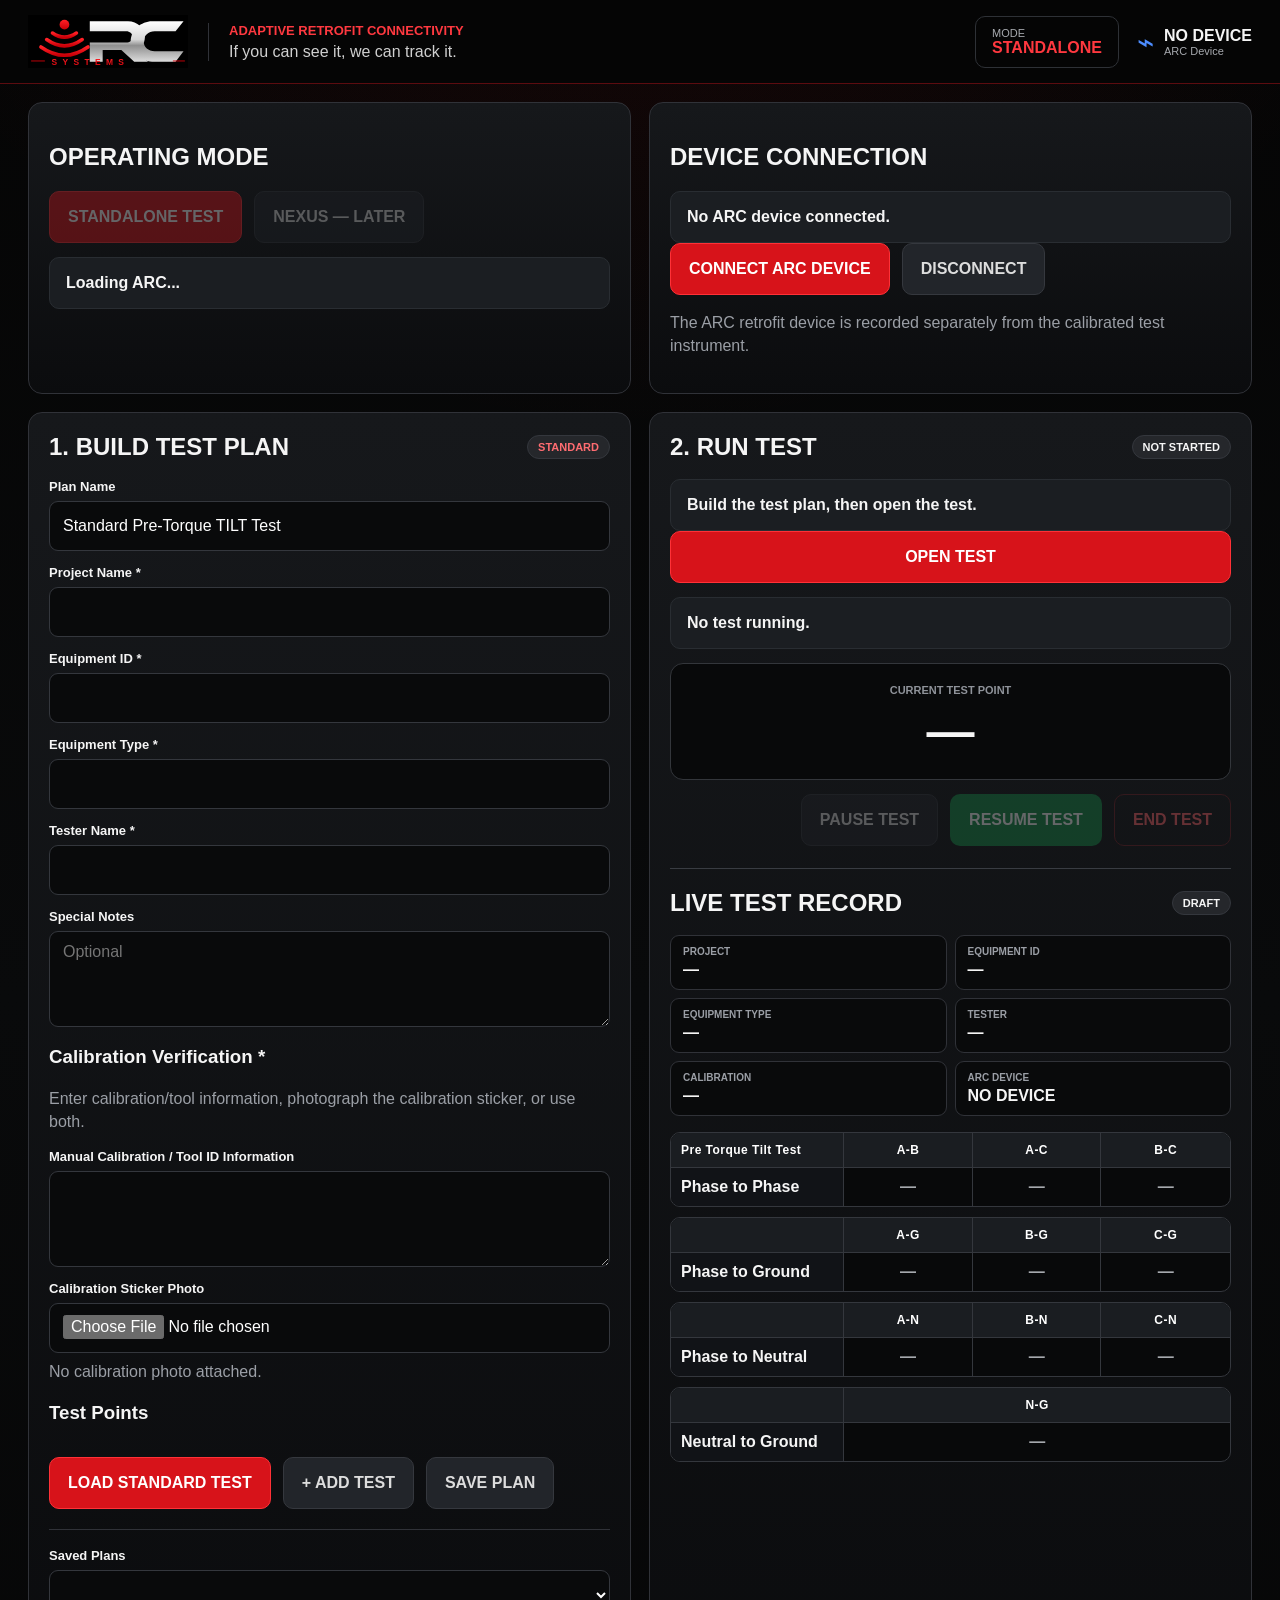
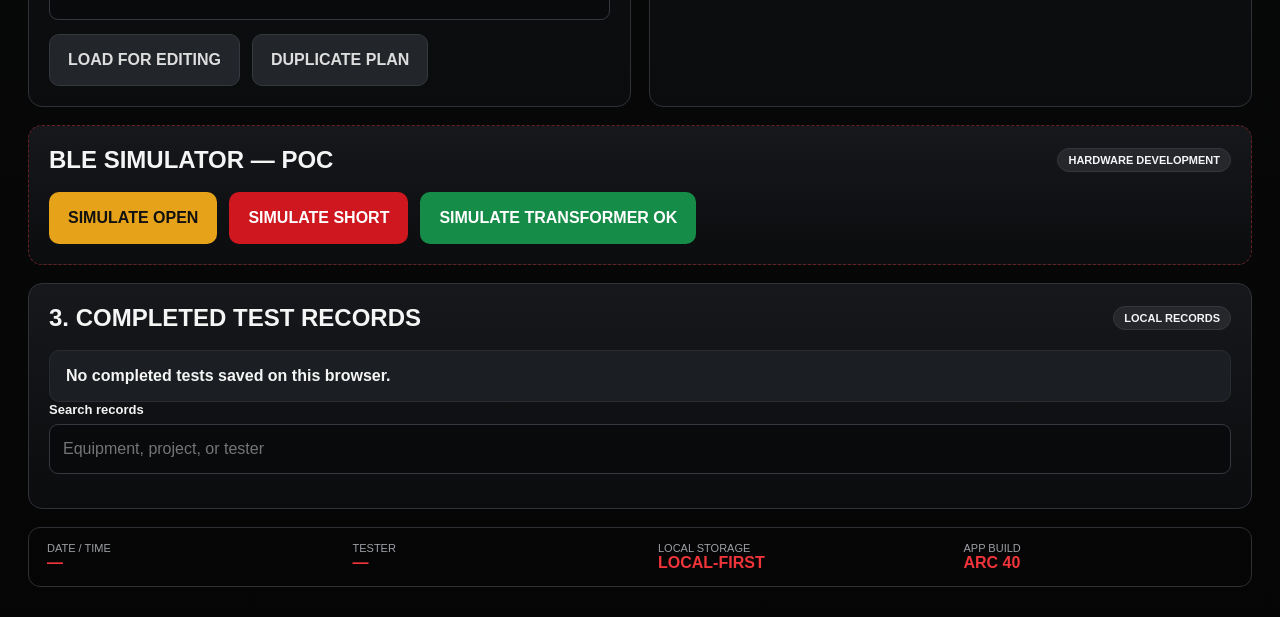
==== commit d41e9782: "Load ARC 40 live record styles" ====
--- a/index.html
+++ b/index.html
@@ -10,6 +10,7 @@
   <link rel="manifest" href="manifest.webmanifest?v=40">
   <link rel="stylesheet" href="css/tilt.css?v=40">
   <link rel="stylesheet" href="css/field.css?v=40">
+  <link rel="stylesheet" href="css/arc40.css?v=40">
 </head>
 <body>
 <header class="topbar">
--- a/css/arc40.css
+++ b/css/arc40.css
@@ -0,0 +1 @@
+.small{font-size:12px}.recovery-card{margin-bottom:18px;border:2px solid #b96b00}.plan-actions{margin-top:14px}.saved-plan-box{margin-top:20px;padding-top:18px;border-top:1px solid #303238}.plan-test-label{min-height:44px!important}.run-card{min-width:0}.candidate-panel{margin-top:14px}.live-record{margin-top:22px;padding-top:20px;border-top:1px solid #393c42}.live-meta{display:grid;grid-template-columns:repeat(2,minmax(0,1fr));gap:8px;margin-bottom:16px}.live-meta>div{padding:10px 12px;border:1px solid #303238;border-radius:9px;background:#090a0b}.live-meta span,.live-meta strong{display:block}.live-meta span{font-size:10px;color:#9b9fa6;text-transform:uppercase;font-weight:800}.live-meta strong{margin-top:4px;overflow-wrap:anywhere}.tilt-matrix{display:grid;gap:10px}.tilt-matrix table{width:100%;border-collapse:separate;border-spacing:0;table-layout:fixed;border:1px solid #34373d;border-radius:10px;overflow:hidden;background:#08090a}.tilt-matrix th,.tilt-matrix td{padding:10px;border-right:1px solid #34373d;border-bottom:1px solid #34373d;text-align:center;vertical-align:middle}.tilt-matrix th:last-child,.tilt-matrix td:last-child{border-right:0}.tilt-matrix tbody tr:last-child td{border-bottom:0}.tilt-matrix th{background:#1a1d21;color:#fff;font-size:12px;letter-spacing:.04em}.tilt-matrix th:first-child,.tilt-matrix td:first-child{width:31%;text-align:left}.matrix-group{font-weight:900;background:#111317}.matrix-cell{min-height:72px;color:#a6a9ae;font-weight:800}.matrix-cell strong,.matrix-cell span,.matrix-cell small{display:block}.matrix-cell strong{font-size:17px}.matrix-cell span{margin-top:3px;font-size:11px}.matrix-cell small{margin-top:5px;color:#d5d7da;font-size:10px;font-weight:700}.matrix-go{background:rgba(22,140,73,.25)!important;border-color:#168c49!important;color:#dfffea!important}.matrix-nogo{background:rgba(206,23,31,.22)!important;border-color:#ce171f!important;color:#ffe4e5!important}.matrix-current{background:rgba(230,163,26,.16)!important;box-shadow:inset 0 0 0 2px #e6a31a;color:#fff!important}.ng-table th:first-child,.ng-table td:first-child{width:31%}.record{display:flex;justify-content:space-between;gap:16px;align-items:center;border:1px solid #2b2e33!important;border-radius:10px;padding:14px!important;margin-top:10px;background:#0b0c0e}.record-detail{margin-top:18px}.record-actions{margin-bottom:12px}.record-matrix td{color:#111}.record-matrix .matrix-group{background:#eee;color:#111}.record-matrix .matrix-go{background:#dff5e7!important;color:#0b4f27!important}.record-matrix .matrix-nogo{background:#ffe2e4!important;color:#711019!important}.arc-modal{position:fixed;inset:0;z-index:10000;display:flex;align-items:center;justify-content:center;padding:20px;background:rgba(0,0,0,.82);backdrop-filter:blur(5px)}.arc-modal[hidden]{display:none!important}.arc-modal-card{width:min(760px,100%);padding:24px;border:2px solid #d7131a;border-radius:16px;background:linear-gradient(180deg,#181a1e,#090a0b);box-shadow:0 22px 80px rgba(0,0,0,.65)}.completion-actions{display:grid;grid-template-columns:1fr 1fr;gap:12px}.completion-actions .primary{grid-column:1/-1;min-height:64px}.arc-modal-card h2{font-size:28px}.arc-modal-card p{color:#d0d2d5}.arc-report .record-matrix table{border-color:#aaa}.arc-report .record-matrix th,.arc-report .record-matrix td{border-color:#aaa}.arc-report .record-matrix th{background:#eee;color:#111}.arc-report .record-matrix .matrix-cell small{color:#333}@media(max-width:980px){.live-meta{grid-template-columns:1fr}.record{align-items:flex-start;flex-direction:column}.tilt-matrix{overflow-x:auto}.tilt-matrix table{min-width:620px}}@media(max-width:700px){.completion-actions{grid-template-columns:1fr}.completion-actions .primary{grid-column:auto}.arc-modal{padding:10px}.arc-modal-card{padding:18px}.tilt-matrix table{min-width:560px}}@media print{body>*:not(.app){display:none!important}.topbar,.overview-grid,#planCard,#runCard,#simulatorCard,.records-card>.section-title-row,.records-card>#completedStatus,.records-card>.field,.records-card>#completedTests,.system-footer,.record-actions{display:none!important}#recordsCard{border:0!important;padding:0!important}.record-detail{display:block!important}.arc-report{display:block!important}}
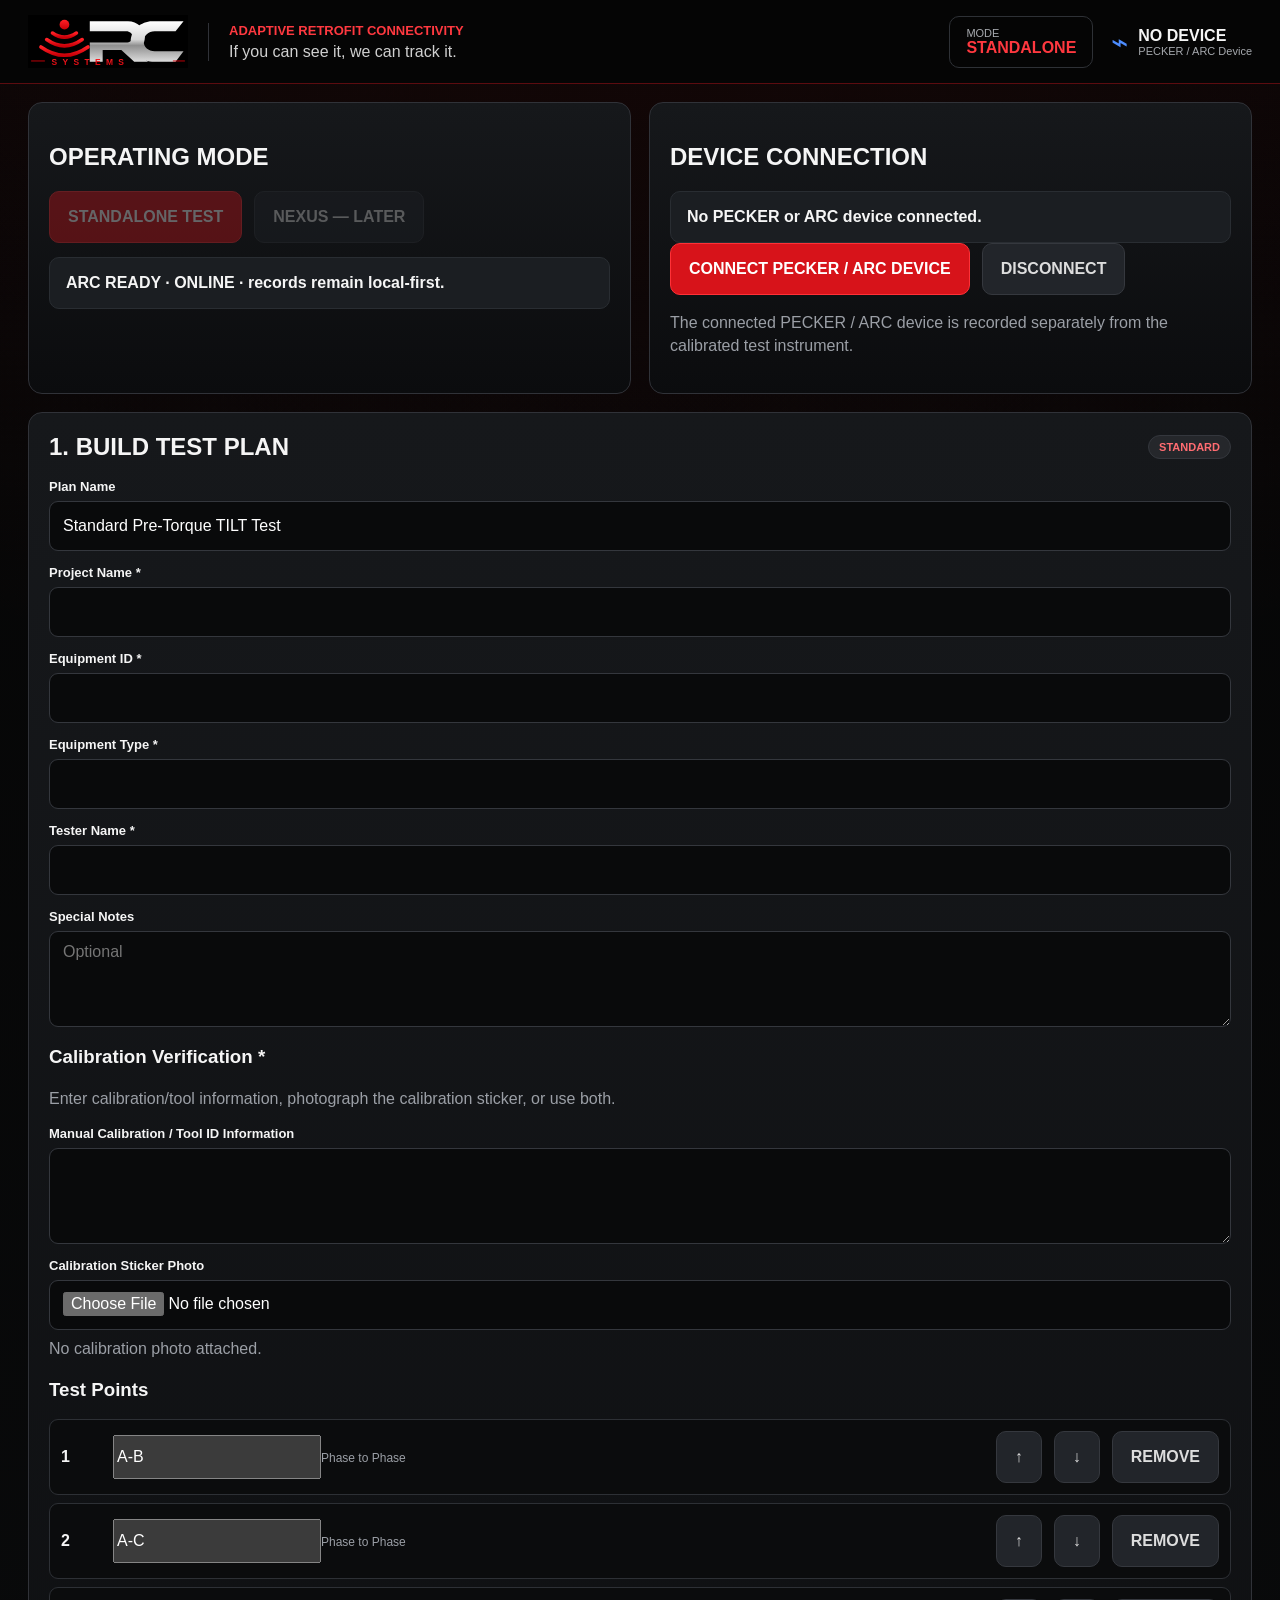
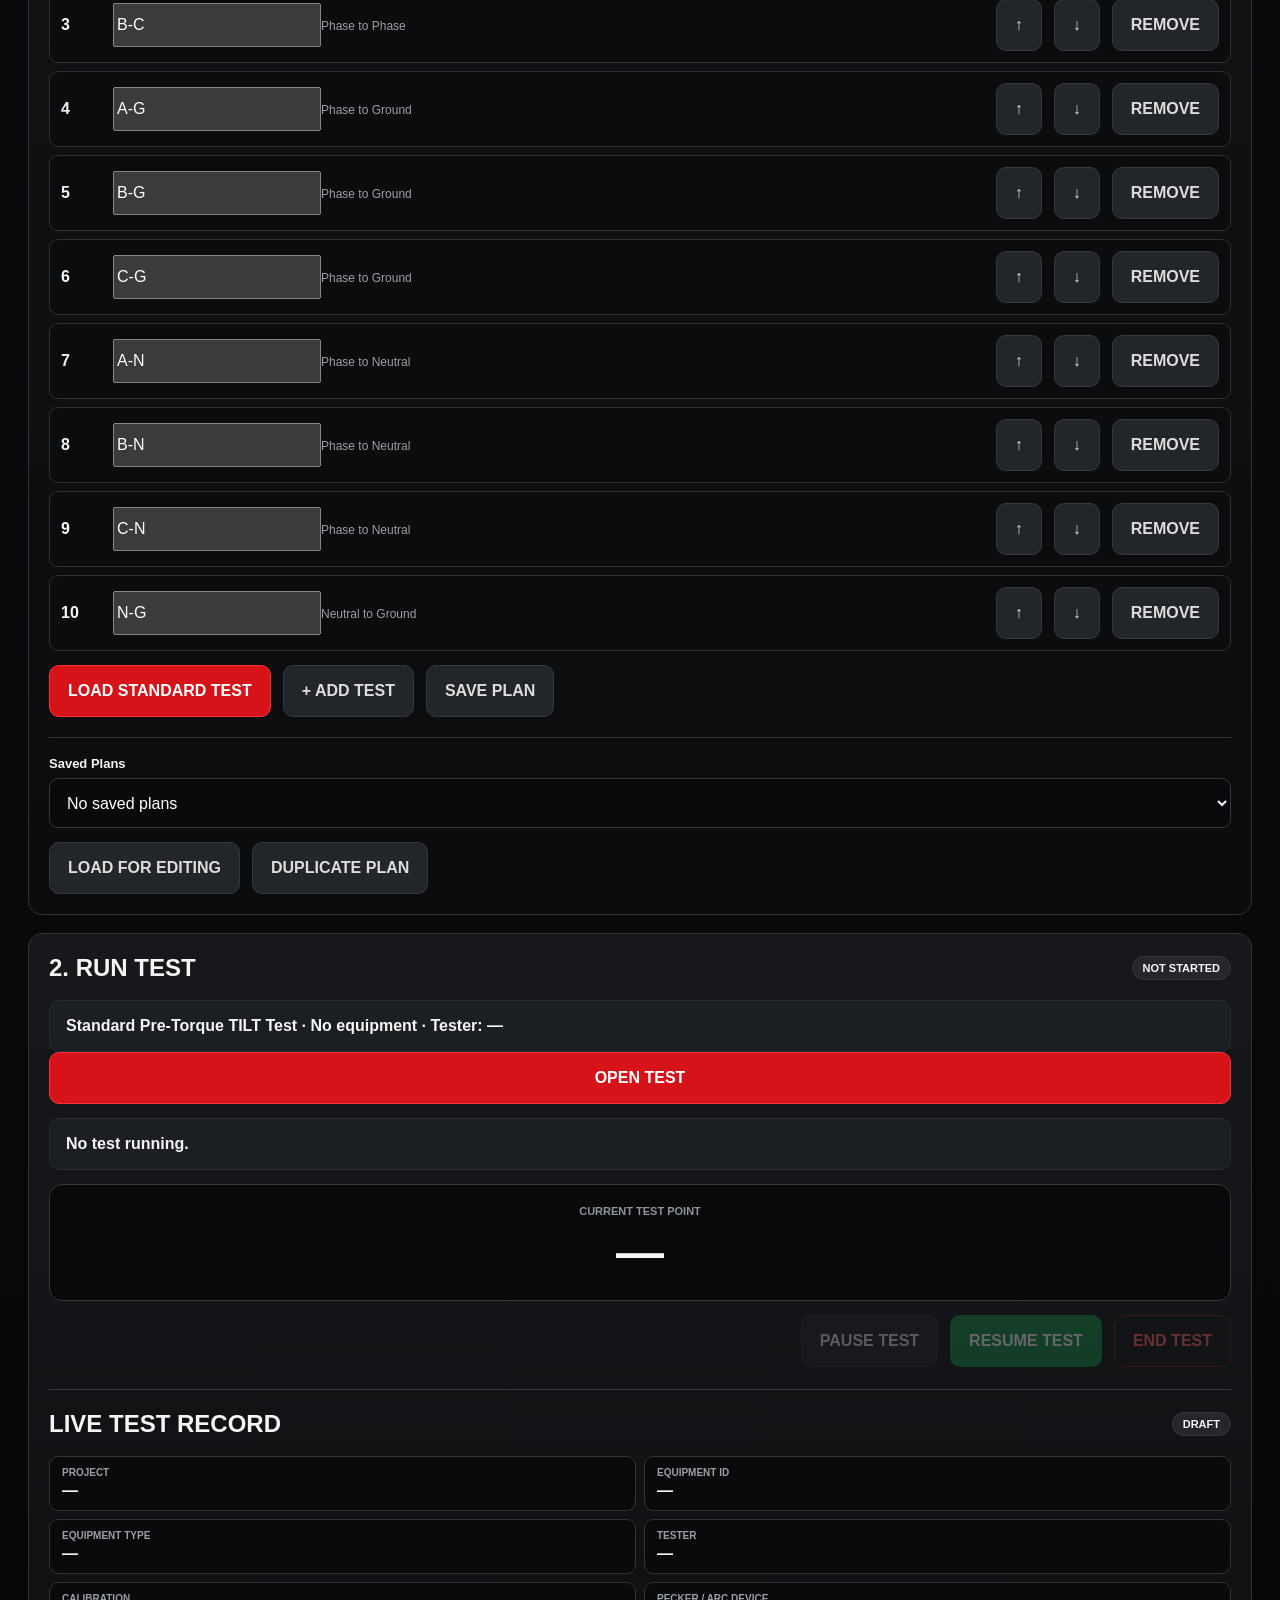
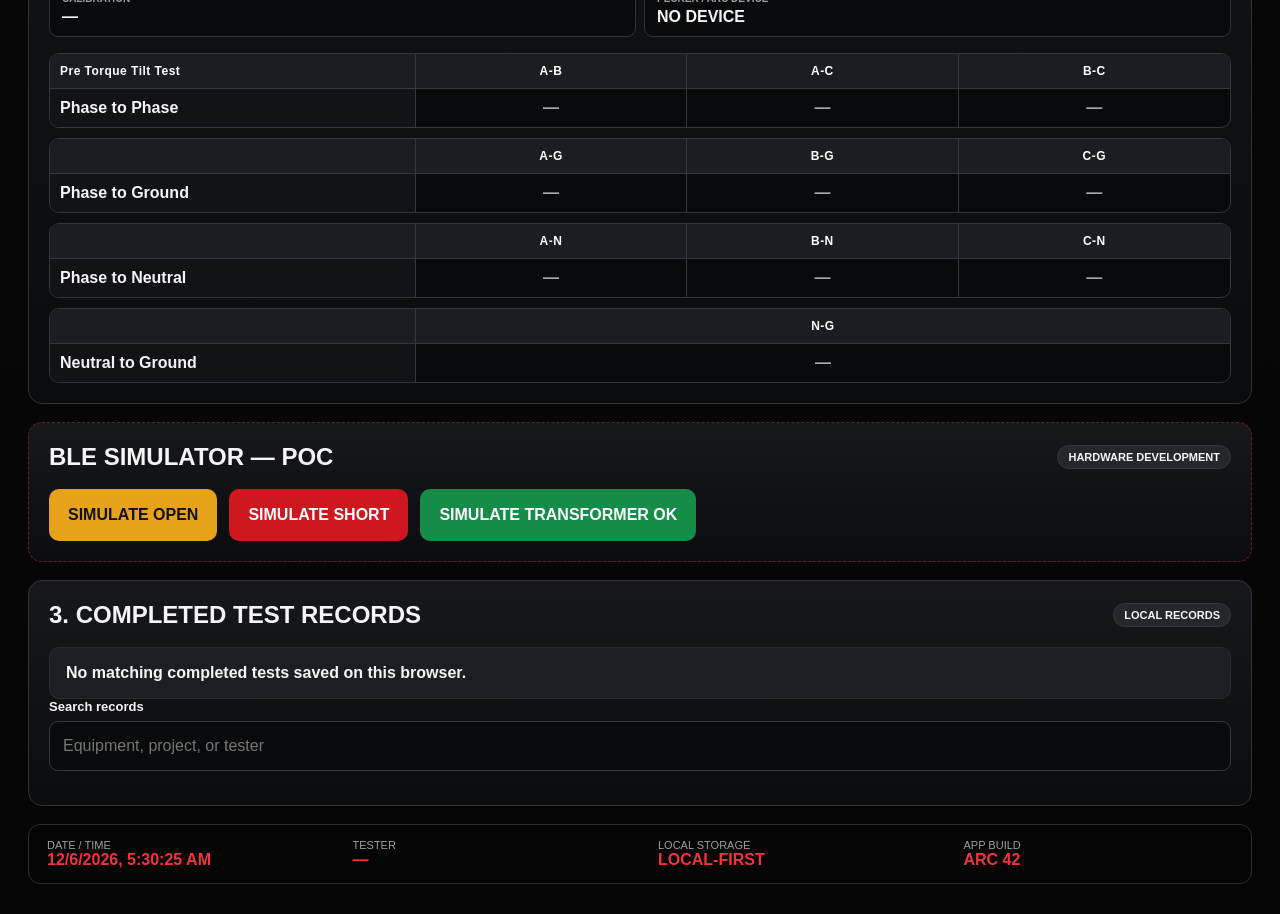
==== commit 21c8f7be: "Wire ARC UI to PECKER BLE build 42" ====
--- a/index.html
+++ b/index.html
@@ -7,10 +7,10 @@
   <meta name="apple-mobile-web-app-capable" content="yes">
   <meta name="apple-mobile-web-app-title" content="ARC">
   <title>ARC Systems TILT POC</title>
-  <link rel="manifest" href="manifest.webmanifest?v=40">
-  <link rel="stylesheet" href="css/tilt.css?v=40">
-  <link rel="stylesheet" href="css/field.css?v=40">
-  <link rel="stylesheet" href="css/arc40.css?v=40">
+  <link rel="manifest" href="manifest.webmanifest?v=42">
+  <link rel="stylesheet" href="css/tilt.css?v=42">
+  <link rel="stylesheet" href="css/field.css?v=42">
+  <link rel="stylesheet" href="css/arc40.css?v=42">
 </head>
 <body>
 <header class="topbar">
@@ -23,7 +23,7 @@
   </div>
   <div class="topbar-status">
     <div class="mode-box"><span>MODE</span><strong>STANDALONE</strong></div>
-    <div class="device-summary"><span class="bt-mark">⌁</span><div><strong id="bleDeviceName">NO DEVICE</strong><small>ARC Device</small></div></div>
+    <div class="device-summary"><span class="bt-mark">⌁</span><div><strong id="bleDeviceName">NO DEVICE</strong><small>PECKER / ARC Device</small></div></div>
   </div>
 </header>
 
@@ -44,9 +44,9 @@
     </section>
     <section class="card">
       <h2>DEVICE CONNECTION</h2>
-      <div id="bleStatus" class="status">No ARC device connected.</div>
-      <div class="row"><button id="connectBle" class="primary">CONNECT ARC DEVICE</button><button id="disconnectBle" class="secondary">DISCONNECT</button></div>
-      <p class="muted">The ARC retrofit device is recorded separately from the calibrated test instrument.</p>
+      <div id="bleStatus" class="status">No PECKER or ARC device connected.</div>
+      <div class="row"><button id="connectBle" class="primary">CONNECT PECKER / ARC DEVICE</button><button id="disconnectBle" class="secondary">DISCONNECT</button></div>
+      <p class="muted">The connected PECKER / ARC device is recorded separately from the calibrated test instrument.</p>
     </section>
   </div>
 
@@ -102,7 +102,7 @@
           <div><span>Equipment Type</span><strong id="liveEquipmentType">—</strong></div>
           <div><span>Tester</span><strong id="liveTester">—</strong></div>
           <div><span>Calibration</span><strong id="liveCalibration">—</strong></div>
-          <div><span>ARC Device</span><strong id="liveDevice">NO DEVICE</strong></div>
+          <div><span>PECKER / ARC Device</span><strong id="liveDevice">NO DEVICE</strong></div>
         </div>
 
         <div class="tilt-matrix">
@@ -132,7 +132,7 @@
     <div><span>DATE / TIME</span><strong id="footerTime">—</strong></div>
     <div><span>TESTER</span><strong id="footerUser">—</strong></div>
     <div><span>LOCAL STORAGE</span><strong>LOCAL-FIRST</strong></div>
-    <div><span>APP BUILD</span><strong>ARC 40</strong></div>
+    <div><span>APP BUILD</span><strong>ARC 42</strong></div>
   </footer>
 </main>
 
@@ -150,19 +150,19 @@
   </div>
 </div>
 
-<script src="js/tilt_protocol.js?v=40"></script>
-<script src="js/tilt_templates.js?v=40"></script>
-<script src="js/tilt_store.js?v=40"></script>
-<script src="js/tilt_db.js?v=40"></script>
-<script src="js/tilt_engine.js?v=40"></script>
-<script src="js/arc_device_diagnostics.js?v=40"></script>
-<script src="js/tilt_simulator.js?v=40"></script>
-<script src="js/tilt_ble_bridge.js?v=40"></script>
-<script src="js/tilt_record_adapter.js?v=40"></script>
-<script src="js/app.js?v=40"></script>
-<script src="js/arc_recovery.js?v=40"></script>
+<script src="js/tilt_protocol.js?v=42"></script>
+<script src="js/tilt_templates.js?v=42"></script>
+<script src="js/tilt_store.js?v=42"></script>
+<script src="js/tilt_db.js?v=42"></script>
+<script src="js/tilt_engine.js?v=42"></script>
+<script src="js/arc_device_diagnostics.js?v=42"></script>
+<script src="js/tilt_simulator.js?v=42"></script>
+<script src="js/tilt_ble_bridge.js?v=42"></script>
+<script src="js/tilt_record_adapter.js?v=42"></script>
+<script src="js/app.js?v=42"></script>
+<script src="js/arc_recovery.js?v=42"></script>
 <script>
-  if('serviceWorker' in navigator){addEventListener('load',()=>navigator.serviceWorker.register('./service-worker.js?v=40'));}
+  if('serviceWorker' in navigator){addEventListener('load',()=>navigator.serviceWorker.register('./service-worker.js?v=42'));}
 </script>
 </body>
 </html>
--- a/css/arc40.css
+++ b/css/arc40.css
@@ -1 +1 @@
-.small{font-size:12px}.recovery-card{margin-bottom:18px;border:2px solid #b96b00}.plan-actions{margin-top:14px}.saved-plan-box{margin-top:20px;padding-top:18px;border-top:1px solid #303238}.plan-test-label{min-height:44px!important}.run-card{min-width:0}.candidate-panel{margin-top:14px}.live-record{margin-top:22px;padding-top:20px;border-top:1px solid #393c42}.live-meta{display:grid;grid-template-columns:repeat(2,minmax(0,1fr));gap:8px;margin-bottom:16px}.live-meta>div{padding:10px 12px;border:1px solid #303238;border-radius:9px;background:#090a0b}.live-meta span,.live-meta strong{display:block}.live-meta span{font-size:10px;color:#9b9fa6;text-transform:uppercase;font-weight:800}.live-meta strong{margin-top:4px;overflow-wrap:anywhere}.tilt-matrix{display:grid;gap:10px}.tilt-matrix table{width:100%;border-collapse:separate;border-spacing:0;table-layout:fixed;border:1px solid #34373d;border-radius:10px;overflow:hidden;background:#08090a}.tilt-matrix th,.tilt-matrix td{padding:10px;border-right:1px solid #34373d;border-bottom:1px solid #34373d;text-align:center;vertical-align:middle}.tilt-matrix th:last-child,.tilt-matrix td:last-child{border-right:0}.tilt-matrix tbody tr:last-child td{border-bottom:0}.tilt-matrix th{background:#1a1d21;color:#fff;font-size:12px;letter-spacing:.04em}.tilt-matrix th:first-child,.tilt-matrix td:first-child{width:31%;text-align:left}.matrix-group{font-weight:900;background:#111317}.matrix-cell{min-height:72px;color:#a6a9ae;font-weight:800}.matrix-cell strong,.matrix-cell span,.matrix-cell small{display:block}.matrix-cell strong{font-size:17px}.matrix-cell span{margin-top:3px;font-size:11px}.matrix-cell small{margin-top:5px;color:#d5d7da;font-size:10px;font-weight:700}.matrix-go{background:rgba(22,140,73,.25)!important;border-color:#168c49!important;color:#dfffea!important}.matrix-nogo{background:rgba(206,23,31,.22)!important;border-color:#ce171f!important;color:#ffe4e5!important}.matrix-current{background:rgba(230,163,26,.16)!important;box-shadow:inset 0 0 0 2px #e6a31a;color:#fff!important}.ng-table th:first-child,.ng-table td:first-child{width:31%}.record{display:flex;justify-content:space-between;gap:16px;align-items:center;border:1px solid #2b2e33!important;border-radius:10px;padding:14px!important;margin-top:10px;background:#0b0c0e}.record-detail{margin-top:18px}.record-actions{margin-bottom:12px}.record-matrix td{color:#111}.record-matrix .matrix-group{background:#eee;color:#111}.record-matrix .matrix-go{background:#dff5e7!important;color:#0b4f27!important}.record-matrix .matrix-nogo{background:#ffe2e4!important;color:#711019!important}.arc-modal{position:fixed;inset:0;z-index:10000;display:flex;align-items:center;justify-content:center;padding:20px;background:rgba(0,0,0,.82);backdrop-filter:blur(5px)}.arc-modal[hidden]{display:none!important}.arc-modal-card{width:min(760px,100%);padding:24px;border:2px solid #d7131a;border-radius:16px;background:linear-gradient(180deg,#181a1e,#090a0b);box-shadow:0 22px 80px rgba(0,0,0,.65)}.completion-actions{display:grid;grid-template-columns:1fr 1fr;gap:12px}.completion-actions .primary{grid-column:1/-1;min-height:64px}.arc-modal-card h2{font-size:28px}.arc-modal-card p{color:#d0d2d5}.arc-report .record-matrix table{border-color:#aaa}.arc-report .record-matrix th,.arc-report .record-matrix td{border-color:#aaa}.arc-report .record-matrix th{background:#eee;color:#111}.arc-report .record-matrix .matrix-cell small{color:#333}@media(max-width:980px){.live-meta{grid-template-columns:1fr}.record{align-items:flex-start;flex-direction:column}.tilt-matrix{overflow-x:auto}.tilt-matrix table{min-width:620px}}@media(max-width:700px){.completion-actions{grid-template-columns:1fr}.completion-actions .primary{grid-column:auto}.arc-modal{padding:10px}.arc-modal-card{padding:18px}.tilt-matrix table{min-width:560px}}@media print{body>*:not(.app){display:none!important}.topbar,.overview-grid,#planCard,#runCard,#simulatorCard,.records-card>.section-title-row,.records-card>#completedStatus,.records-card>.field,.records-card>#completedTests,.system-footer,.record-actions{display:none!important}#recordsCard{border:0!important;padding:0!important}.record-detail{display:block!important}.arc-report{display:block!important}}
+.small{font-size:12px}.recovery-card{margin-bottom:18px;border:2px solid #b96b00}.plan-actions{margin-top:14px}.saved-plan-box{margin-top:20px;padding-top:18px;border-top:1px solid #303238}.plan-test-label{min-height:44px!important}.main-grid{grid-template-columns:1fr!important}.main-grid>#planCard,.main-grid>#runCard{width:100%}.run-card{min-width:0}.candidate-panel{margin-top:14px}.live-record{margin-top:22px;padding-top:20px;border-top:1px solid #393c42}.live-meta{display:grid;grid-template-columns:repeat(2,minmax(0,1fr));gap:8px;margin-bottom:16px}.live-meta>div{padding:10px 12px;border:1px solid #303238;border-radius:9px;background:#090a0b}.live-meta span,.live-meta strong{display:block}.live-meta span{font-size:10px;color:#9b9fa6;text-transform:uppercase;font-weight:800}.live-meta strong{margin-top:4px;overflow-wrap:anywhere}.tilt-matrix{display:grid;gap:10px}.tilt-matrix table{width:100%;border-collapse:separate;border-spacing:0;table-layout:fixed;border:1px solid #34373d;border-radius:10px;overflow:hidden;background:#08090a}.tilt-matrix th,.tilt-matrix td{padding:10px;border-right:1px solid #34373d;border-bottom:1px solid #34373d;text-align:center;vertical-align:middle}.tilt-matrix th:last-child,.tilt-matrix td:last-child{border-right:0}.tilt-matrix tbody tr:last-child td{border-bottom:0}.tilt-matrix th{background:#1a1d21;color:#fff;font-size:12px;letter-spacing:.04em}.tilt-matrix th:first-child,.tilt-matrix td:first-child{width:31%;text-align:left}.matrix-group{font-weight:900;background:#111317}.matrix-cell{min-height:72px;color:#a6a9ae;font-weight:800}.matrix-cell strong,.matrix-cell span,.matrix-cell small{display:block}.matrix-cell strong{font-size:17px}.matrix-cell span{margin-top:3px;font-size:11px}.matrix-cell small{margin-top:5px;color:#d5d7da;font-size:10px;font-weight:700}.matrix-go{background:rgba(22,140,73,.25)!important;border-color:#168c49!important;color:#dfffea!important}.matrix-nogo{background:rgba(206,23,31,.22)!important;border-color:#ce171f!important;color:#ffe4e5!important}.matrix-current{background:rgba(230,163,26,.16)!important;box-shadow:inset 0 0 0 2px #e6a31a;color:#fff!important}.ng-table th:first-child,.ng-table td:first-child{width:31%}.record{display:flex;justify-content:space-between;gap:16px;align-items:center;border:1px solid #2b2e33!important;border-radius:10px;padding:14px!important;margin-top:10px;background:#0b0c0e}.record-detail{margin-top:18px}.record-actions{margin-bottom:12px}.record-matrix td{color:#111}.record-matrix .matrix-group{background:#eee;color:#111}.record-matrix .matrix-go{background:#dff5e7!important;color:#0b4f27!important}.record-matrix .matrix-nogo{background:#ffe2e4!important;color:#711019!important}.arc-modal{position:fixed;inset:0;z-index:10000;display:flex;align-items:center;justify-content:center;padding:20px;background:rgba(0,0,0,.82);backdrop-filter:blur(5px)}.arc-modal[hidden]{display:none!important}.arc-modal-card{width:min(760px,100%);padding:24px;border:2px solid #d7131a;border-radius:16px;background:linear-gradient(180deg,#181a1e,#090a0b);box-shadow:0 22px 80px rgba(0,0,0,.65)}.completion-actions{display:grid;grid-template-columns:1fr 1fr;gap:12px}.completion-actions .primary{grid-column:1/-1;min-height:64px}.arc-modal-card h2{font-size:28px}.arc-modal-card p{color:#d0d2d5}.arc-report .record-matrix table{border-color:#aaa}.arc-report .record-matrix th,.arc-report .record-matrix td{border-color:#aaa}.arc-report .record-matrix th{background:#eee;color:#111}.arc-report .record-matrix .matrix-cell small{color:#333}@media(max-width:980px){.live-meta{grid-template-columns:1fr}.record{align-items:flex-start;flex-direction:column}.tilt-matrix{overflow-x:auto}.tilt-matrix table{min-width:620px}}@media(max-width:700px){.completion-actions{grid-template-columns:1fr}.completion-actions .primary{grid-column:auto}.arc-modal{padding:10px}.arc-modal-card{padding:18px}.tilt-matrix table{min-width:560px}}@media print{body>*:not(.app){display:none!important}.topbar,.overview-grid,#planCard,#runCard,#simulatorCard,.records-card>.section-title-row,.records-card>#completedStatus,.records-card>.field,.records-card>#completedTests,.system-footer,.record-actions{display:none!important}#recordsCard{border:0!important;padding:0!important}.record-detail{display:block!important}.arc-report{display:block!important}}
